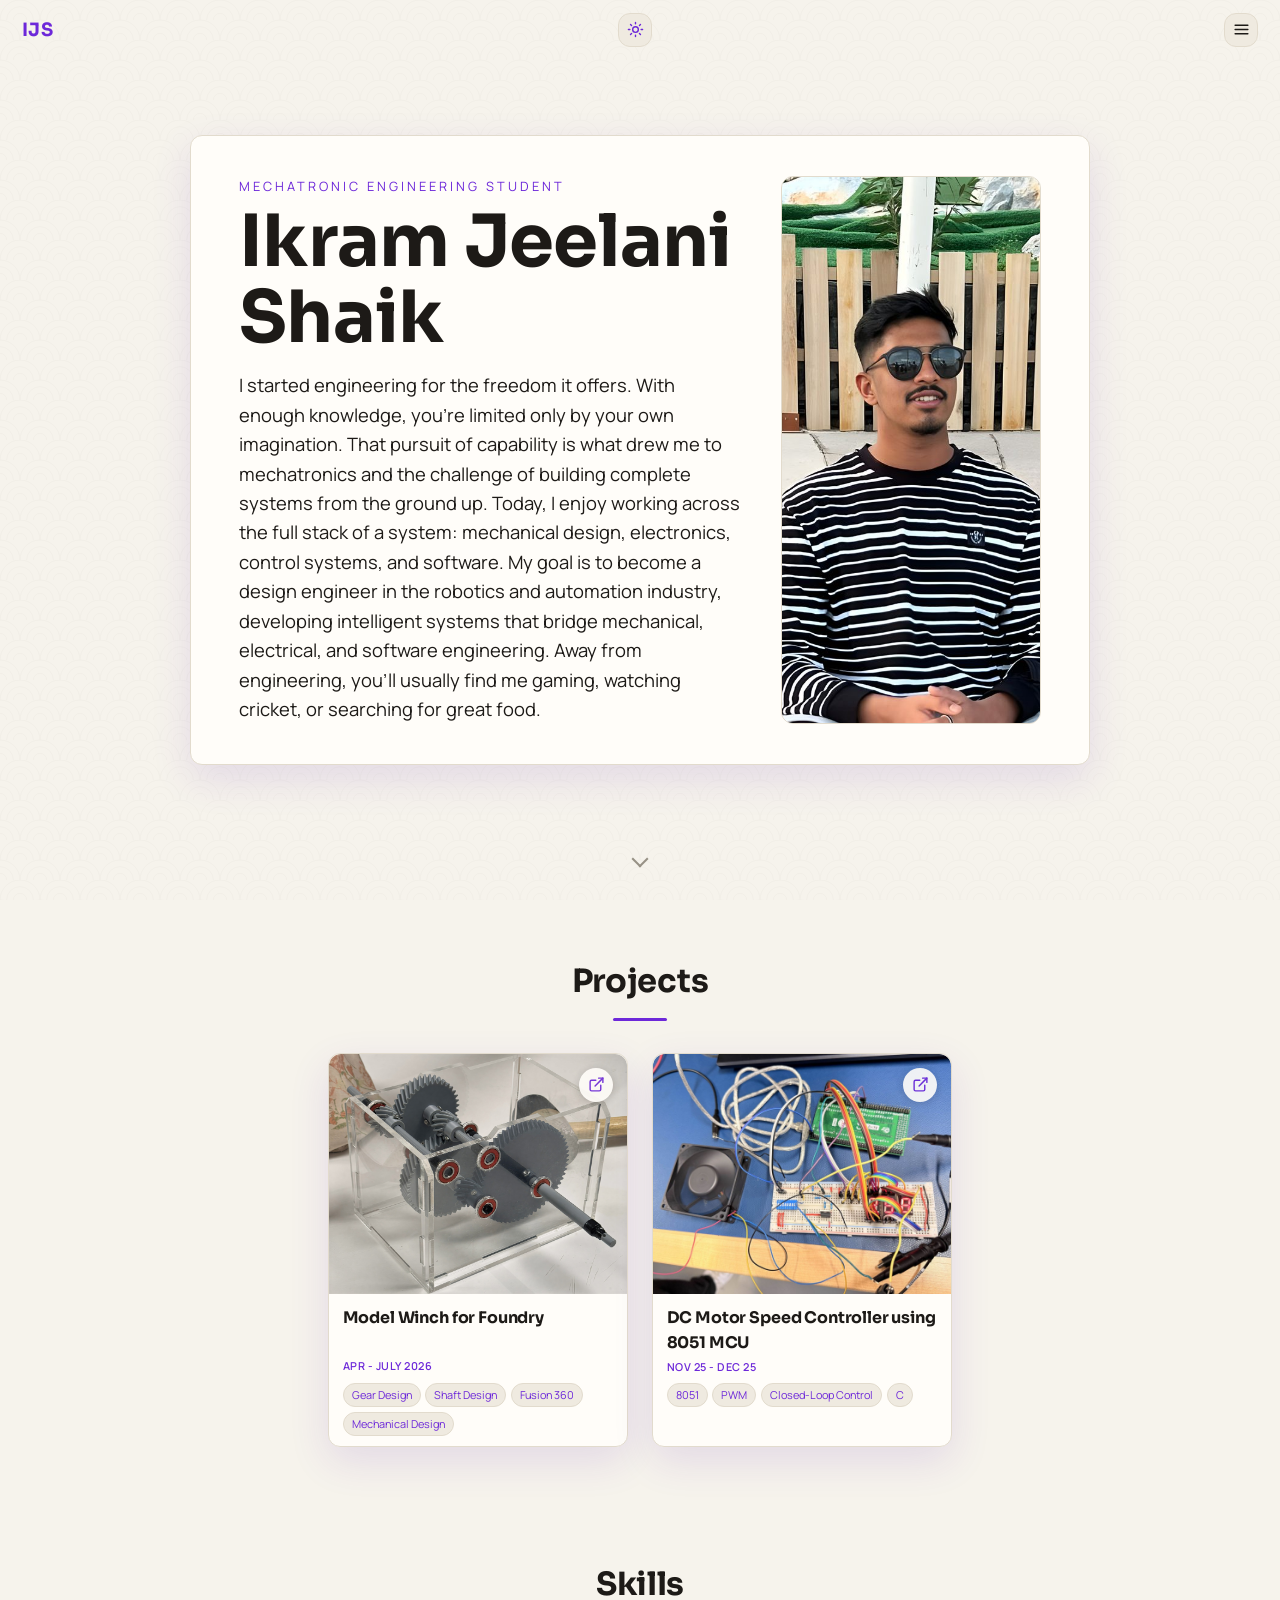
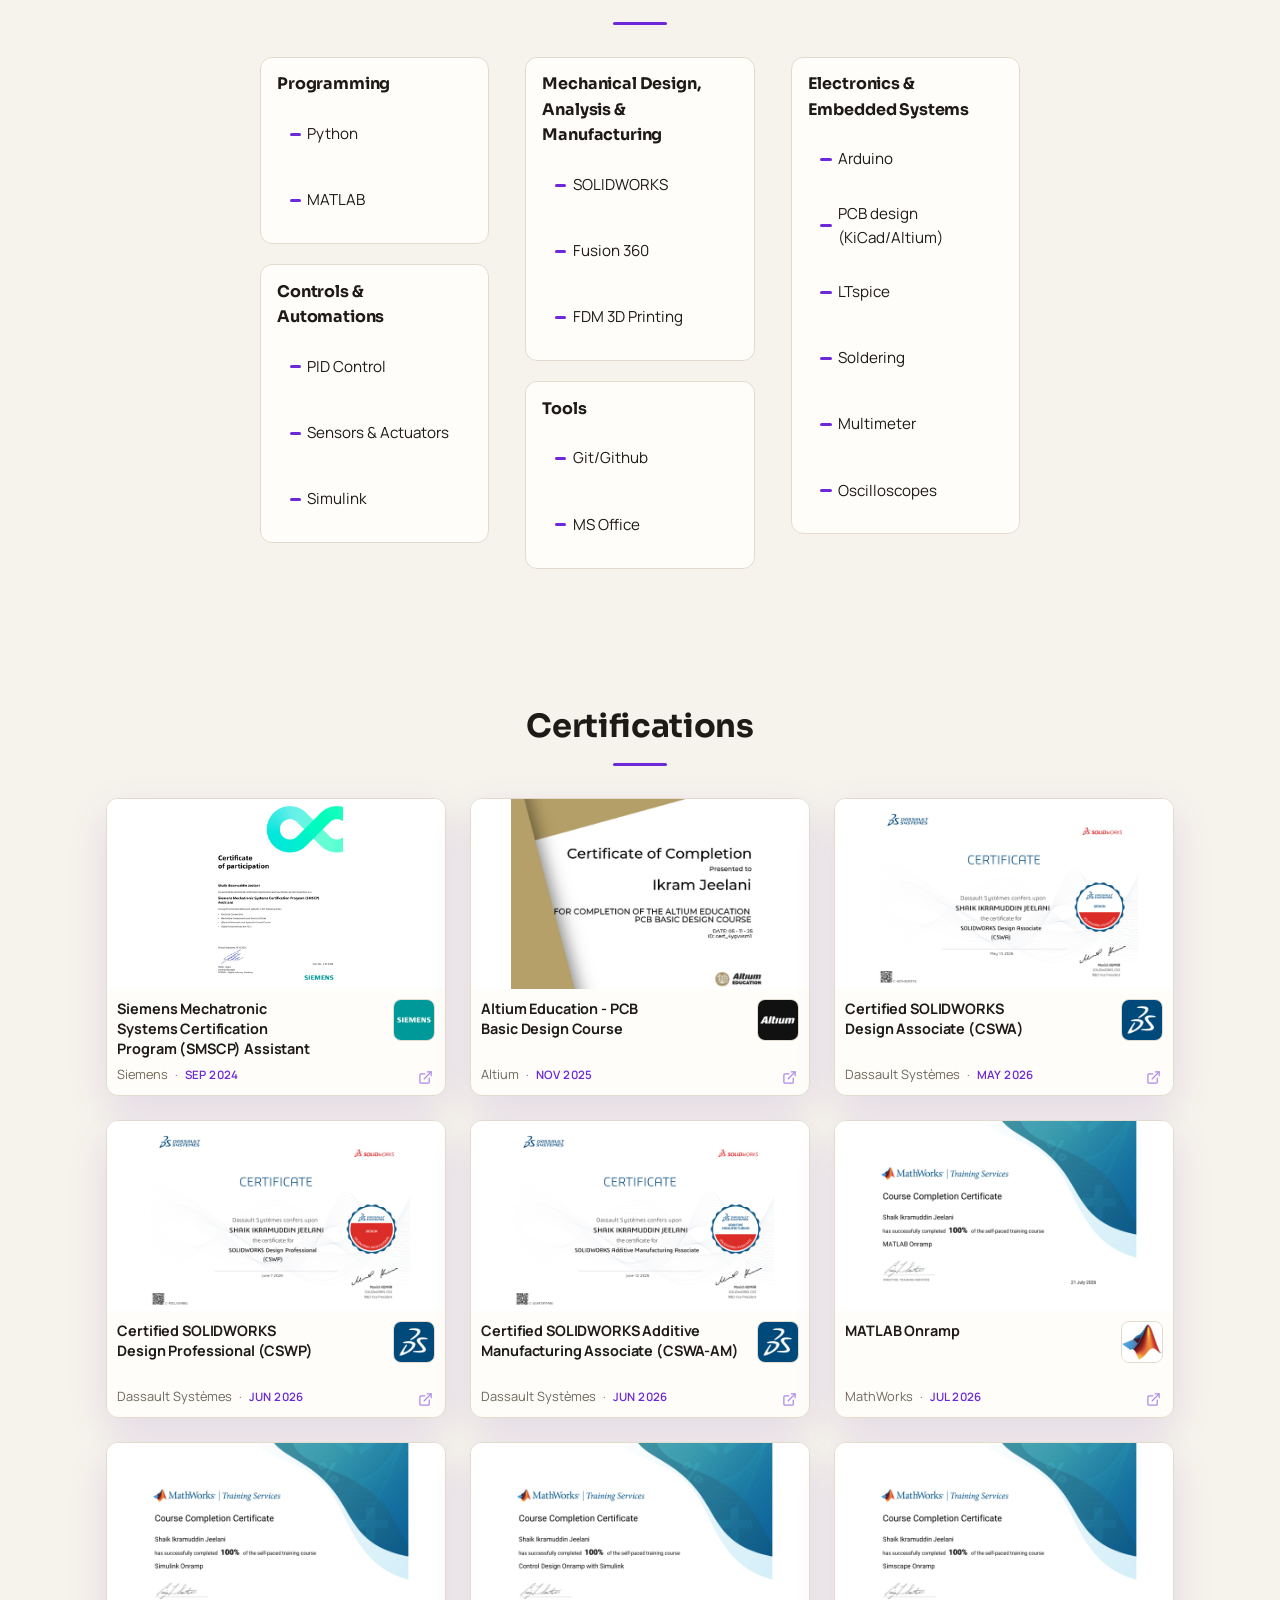
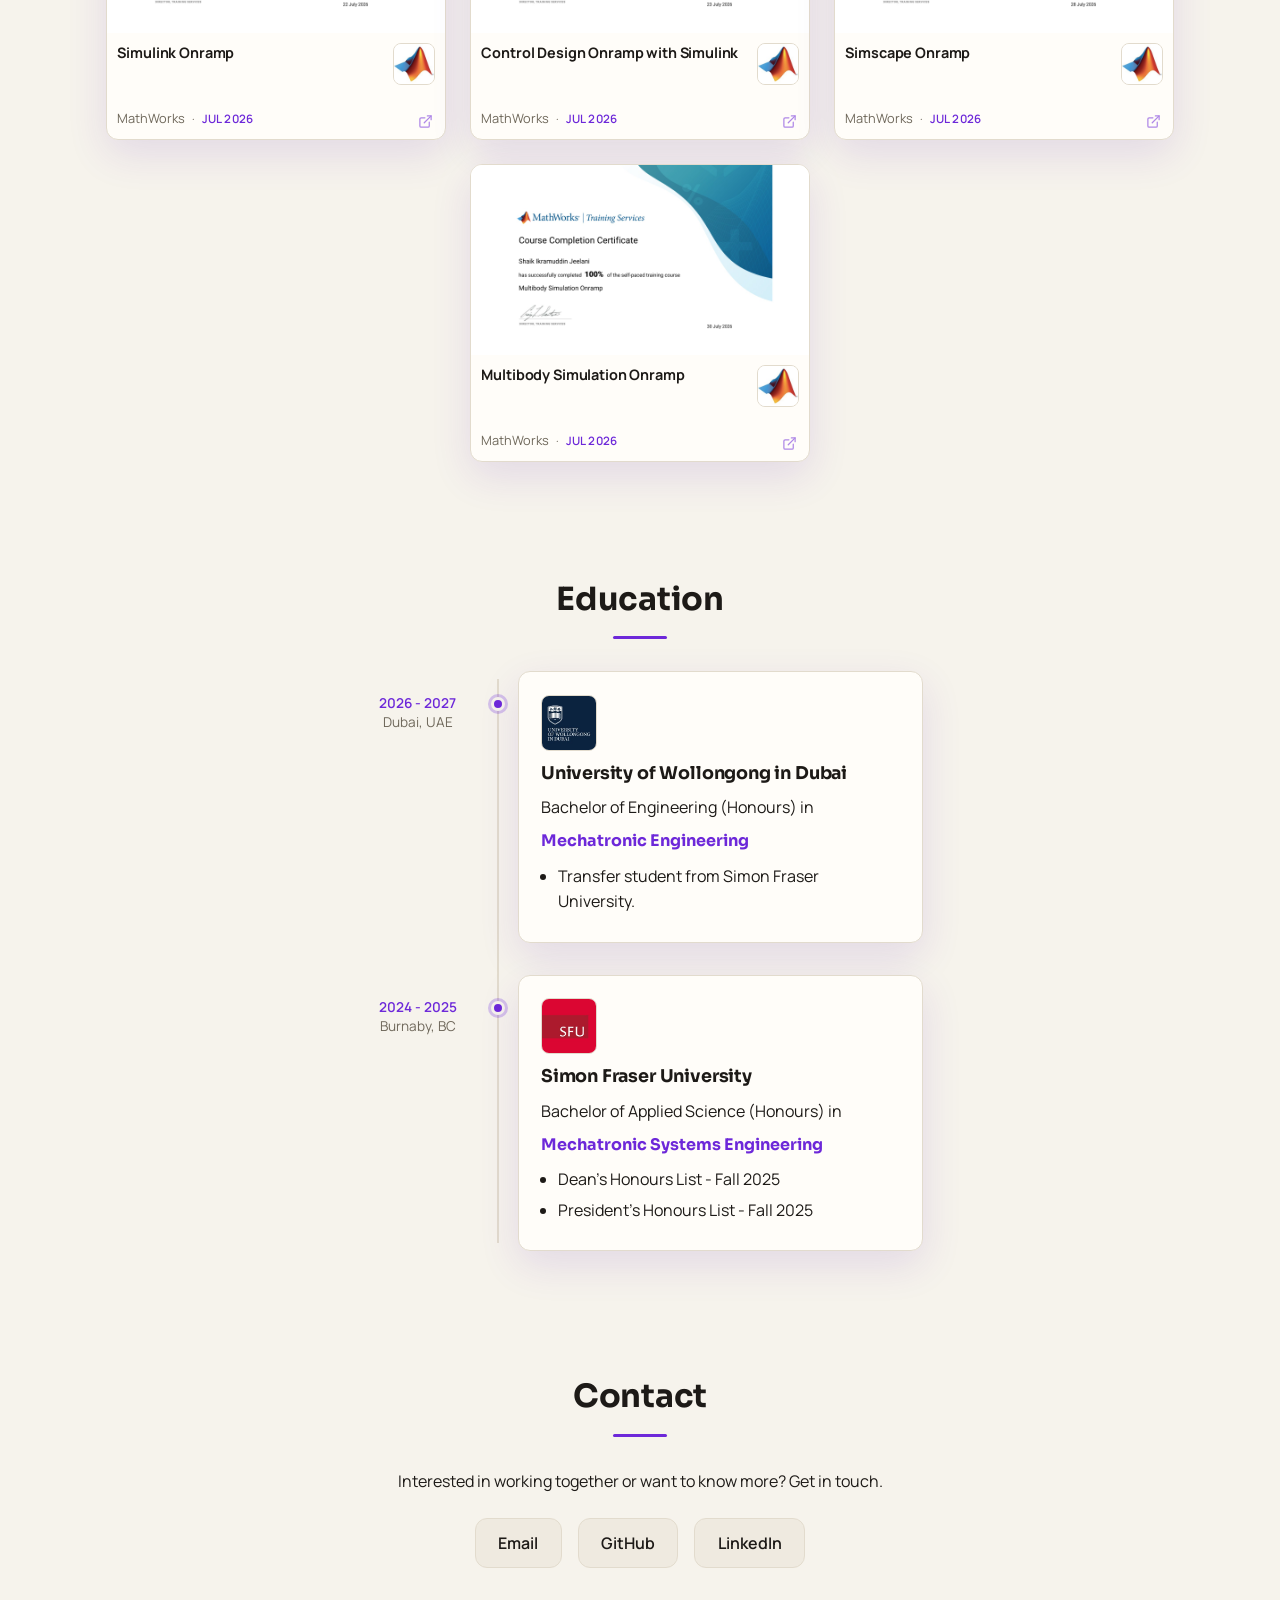
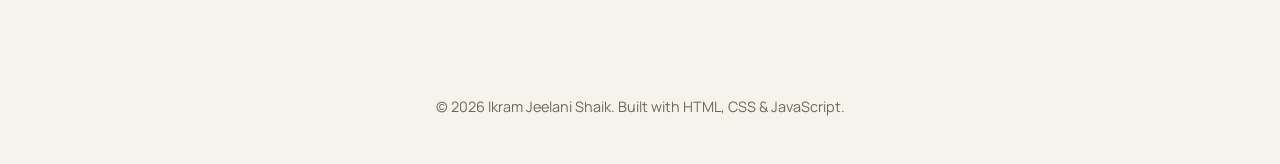
==== index.html @ 5c108b6a "Update data.js" ====
<!DOCTYPE html>
<html lang="en">
<head>
  <meta charset="UTF-8" />
  <meta name="viewport" content="width=device-width, initial-scale=1.0" />
  <title>Ikram Jeelani - Portfolio</title>
  <meta name="description" content="Projects, experience, skills, certifications and education — by Ikram Jeelani." />
  <meta name="author" content="Ikram Jeelani" />
  <meta name="robots" content="index, follow" />
  <!-- Matches SETTINGS.theme's default; branding.js re-syncs it on toggle. -->
  <meta name="theme-color" content="#f6f3ec" />
  <link rel="canonical" href="https://ikramjeelani.github.io/portfolio/" />

  <!-- Open Graph (Facebook, LinkedIn, Slack, iMessage, WhatsApp…)
       og:image is a STATIC file reference — link-preview crawlers fetch raw
       HTML and never run JS, so it can't switch itself based on SETTINGS.theme
       in data.js at request time. assets/og-image-light.png and
       assets/og-image-dark.png are both real screenshots of this same hero,
       one per theme. This file is kept in sync with SETTINGS.theme
       automatically by scripts/sync-og-image.py, which runs as a git
       pre-commit hook (see .githooks/pre-commit) — you shouldn't need to
       touch og:image/twitter:image by hand. -->
  <meta property="og:type" content="website" />
  <meta property="og:site_name" content="Ikram Jeelani" />
  <meta property="og:title" content="Ikram Jeelani - Portfolio" />
  <meta property="og:description" content="Experience, projects, skills, certifications and education — by Ikram Jeelani." />
  <meta property="og:url" content="https://ikramjeelani.github.io/portfolio/" />
  <meta property="og:image" content="https://ikramjeelani.github.io/portfolio/assets/og-image-light.png" />
  <meta property="og:image:width" content="1200" />
  <meta property="og:image:height" content="630" />
  <meta property="og:image:alt" content="Ikram Jeelani - Portfolio" />
  <meta property="og:locale" content="en_US" />

  <!-- Twitter / X card -->
  <meta name="twitter:card" content="summary_large_image" />
  <meta name="twitter:title" content="Ikram Jeelani - Portfolio" />
  <meta name="twitter:description" content="Projects, experience, skills, certifications and education — by Ikram Jeelani." />
  <meta name="twitter:image" content="https://ikramjeelani.github.io/portfolio/assets/og-image-light.png" />

  <script src="data.js"></script>
  <script>try{var t=localStorage.getItem('theme')||((window.SETTINGS||{}).theme==='light'?'light':null);if(t)document.documentElement.setAttribute('data-theme',t);}catch(e){}</script>
  <link rel="icon" type="image/svg+xml" href="favicon.svg" />
  <link rel="preconnect" href="https://fonts.googleapis.com" />
  <link rel="preconnect" href="https://fonts.gstatic.com" crossorigin />
  <link href="https://fonts.googleapis.com/css2?family=Manrope:wght@400;500;600;700&family=Sora:wght@500;600;700&display=swap" rel="stylesheet" />
  <link rel="stylesheet" href="styles.css" />

  <!-- Structured data for rich search results -->
  <script type="application/ld+json">
  {
    "@context": "https://schema.org",
    "@type": "Person",
    "name": "Ikram Jeelani",
    "url": "https://ikramjeelani.github.io/portfolio/",
    "jobTitle": "Mechatronics Engineer",
    "sameAs": [
      "https://github.com/IkramJeelani",
      "https://www.linkedin.com/in/ikramjeelani/"
    ],
    "alumniOf": [
      { "@type": "CollegeOrUniversity", "name": "University of Wollongong in Dubai" },
      { "@type": "CollegeOrUniversity", "name": "Simon Fraser University" }
    ],
    "knowsAbout": ["Embedded Systems", "Robotics", "Firmware", "Control Systems", "PCB Design"]
  }
  </script>
</head>
<body data-home>
  <!-- Lets keyboard users bypass the header controls on every visit -->
  <a class="skip-link" href="#sections">Skip to content</a>

  <!-- ===== Navigation ===== -->
  <header class="site-header intro-item" style="--intro-delay:500ms">
    <a href="#home" class="brand" data-brand>IJ</a>
    <nav id="navLinks" aria-label="Sections"></nav>
  </header>

  <!-- ===== Main content: hero first (so the h1 lives inside the main
       landmark), then the sections main.js injects in data.js order =====
       First-load intro: the name (h1) has no intro-item class, so it's the
       only thing visible at first paint — everything else fades in after it
       in stages via setupHeroIntro() in main.js. -->
  <main id="sections">
    <section id="home" class="hero">
      <div class="hero-right">
        <div class="hero-text">
          <p class="eyebrow intro-item" style="--intro-delay:200ms" data-role>Engineering Portfolio</p>
          <h1 class="hero-name" data-name>Ikram Jeelani</h1>
          <p class="subtitle intro-item" style="--intro-delay:900ms" data-bio></p>
          <!-- Filled in by main.js from ABOUT in data.js; stays hidden if empty. -->
          <p class="hero-about-text intro-item" style="--intro-delay:1000ms" id="heroAboutText" hidden></p>
        </div>
        <!-- Filled in by main.js from PROFILE.photo; stays hidden if unset. -->
        <img class="hero-about-photo intro-item" style="--intro-delay:1000ms" id="heroAboutPhoto" alt="" width="260" height="340" fetchpriority="high" hidden>
      </div>
    </section>
  </main>

  <footer class="site-footer">
    <p>&copy; <span data-year></span> <span data-name></span>. Built with HTML, CSS &amp; JavaScript.</p>
  </footer>

  <!-- One <script> per project folder, each registering into window.PROJECT_DATA — see data.js §6 -->
  <script src="assets/Projects/Model-Winch-for-Foundry/project-data.js"></script>
  <script src="assets/Projects/DC-Motor-Speed-Controller-using-8051-MCU/project-data.js"></script>
  <script src="branding.js"></script>
  <script src="main.js"></script>
</body>
</html>
---- styles.css ----
﻿/* ===== Theme tokens ===== */
:root {
  --bg: #14161c;
  --bg-soft: #232733;
  --card: #1b1e26;
  --border: #2c313e;
  --text: #ece7de;
  /* long-form copy: a notch dimmer than headings to avoid halation on dark */
  --text-body: #c9d1d9;
  --muted: #8b8fa0;
  --accent: #a855f7;
  --accent-hover: #c084fc;
  --accent-rgb: 168, 85, 247; /* #a855f7 as r,g,b — for rgba() glows/washes */
  /* B&W + one accent: flat solid fills instead of the old purple->pink
     gradient, so the palette reads as one hue, not two. Kept as --grad/
     --grad-btn (not a rename) so every consumer — brand mark, hero name,
     underlines, buttons — picks this up with zero changes on their end. */
  --grad: var(--accent);
  /* Plain --accent (#a855f7) is only 3.96:1 with white text, under the
     4.5:1 AA floor for the bold button labels that sit on it — this deeper
     stop (already used elsewhere in the old gradient) clears 6.04:1. */
  --grad-btn: #8b2fd6;
  --font-display: "Sora", "Segoe UI", sans-serif;
  --font-body: "Manrope", -apple-system, BlinkMacSystemFont, "Segoe UI", Roboto, Helvetica, Arial, sans-serif;
  /* Type scale — every font-size below is one of these tokens, named
     by its rem value x100 (e.g. --fs-100 = 1rem). Nothing in this file
     sets a bare font-size number anymore, so a difference between two
     elements always shows up as a different named token, never an
     untraceable one-off. Values themselves are unchanged from before —
     this only makes the existing scale explicit. */
  --fs-68: 0.68rem;
  --fs-72: 0.72rem;
  --fs-78: 0.78rem;
  --fs-80: 0.8rem;
  --fs-82: 0.82rem;
  --fs-85: 0.85rem;
  --fs-90: 0.9rem;
  --fs-92: 0.92rem;
  --fs-95: 0.95rem;
  --fs-98: 0.98rem;
  --fs-100: 1rem;
  --fs-105: 1.05rem;
  --fs-108: 1.08rem;
  --fs-110: 1.1rem;
  --fs-115: 1.15rem;
  --fs-120: 1.2rem;
  --fs-125: 1.25rem;
  --fs-130: 1.3rem;
  --fs-160: 1.6rem;
  --fs-175: 1.75rem;
  --fs-190: 1.9rem;
  --fs-200: 2rem;
  --fs-215: 2.15rem;
  --fs-240: 2.4rem;
  /* Radius scale: xs for fine/text-level elements (inline code, PDF canvas),
     sm for small square UI chips (logos, toolbar buttons, dock rows —
     previously a mix of 7/8/9/10px with no reasoning behind which got which),
     the base radius for everything else — cards/panels AND buttons/tags,
     so every rounded corner on the site shares the same curve. */
  --radius-xs: 6px;
  --radius-sm: 8px;
  --radius: 12px;
  --max: 1100px;
  --shadow: 0 14px 40px rgba(0, 0, 0, 0.45);
  --pattern: rgba(236,231,222,.045);
}

/* ===== Light theme ===== */
:root[data-theme="light"] {
  --bg: #f6f3ec;
  --bg-soft: #efeae0;
  --card: #fffdf9;
  --border: #e2dbcd;
  --text: #1d1a17;
  --text-body: #1d1a17; /* no halation on light — full contrast is fine */
  /* Darkened from #7d7566: the original measured only 3.80:1 on --bg-soft
     and 4.49:1 on --card, both under the 4.5:1 AA floor (dock-num digits,
     the PDF zoom label, cert-issuer text). This clears both: 4.60:1 and
     5.43:1 respectively. */
  --muted: #6f685b;
  --accent: #6d28d9; /* deeper than dark mode's purple so small text clears AA on white */
  --accent-hover: #5b21b6;
  --accent-rgb: 109, 40, 217; /* #6d28d9 as r,g,b — for rgba() glows/washes */
  --grad: var(--accent);
  --grad-btn: var(--accent); /* 7.1:1 with white text, well clear of AA */
  --shadow: 0 14px 40px rgba(91, 33, 182, 0.12);
  --pattern: rgba(29,26,23,.05);
}
/* B&W + one accent: the name is the site's biggest piece of text, so it
   stays plain --text — clean black/white typography — with the accent
   reserved for smaller, purposeful spots (eyebrow, buttons, links, tags)
   instead of colorizing the largest element on the page too. */
:root[data-theme="light"] .project-content strong { color: #1d1a17; }

* { box-sizing: border-box; }

/* Animated anchor scrolling is still motion — gate it like every other
   animation on the site instead of forcing it on reduced-motion users. */
@media (prefers-reduced-motion: no-preference) {
  html { scroll-behavior: smooth; }
}

body {
  margin: 0;
  font-family: var(--font-body);
  color: var(--text-body);
  line-height: 1.6;
  background-color: var(--bg);
  transition: background-color 0.3s ease, color 0.3s ease;
}

/* Seigaiha (青海波) — traditional Japanese overlapping-wave pattern.
   Two staggered rows of concentric semicircle arcs create the classic
   fish-scale motif. Kept very faint (half the opacity of an earlier pass)
   so it reads as texture, not visible grain. */
body::before {
  content: '';
  position: fixed; inset: 0; z-index: -1; pointer-events: none;
  background-image: url("data:image/svg+xml,%3Csvg xmlns='http://www.w3.org/2000/svg' width='60' height='30' viewBox='0 0 60 30'%3E%3Cg fill='none' stroke='%23ece7de' stroke-width='0.7'%3E%3Cpath d='M0 15a15 15 0 0 1 30 0M30 15a15 15 0 0 1 30 0M-15 30a15 15 0 0 1 30 0M15 30a15 15 0 0 1 30 0M45 30a15 15 0 0 1 30 0'/%3E%3Cpath d='M5 15a10 10 0 0 1 20 0M35 15a10 10 0 0 1 20 0M-10 30a10 10 0 0 1 20 0M20 30a10 10 0 0 1 20 0M50 30a10 10 0 0 1 20 0'/%3E%3Cpath d='M10 15a5 5 0 0 1 10 0M40 15a5 5 0 0 1 10 0M-5 30a5 5 0 0 1 10 0M25 30a5 5 0 0 1 10 0M55 30a5 5 0 0 1 10 0'/%3E%3C/g%3E%3C/svg%3E");
  background-size: 80px 40px;
  opacity: 0.02;
}
:root[data-theme="light"] body::before {
  background-image: url("data:image/svg+xml,%3Csvg xmlns='http://www.w3.org/2000/svg' width='60' height='30' viewBox='0 0 60 30'%3E%3Cg fill='none' stroke='%231d1a17' stroke-width='0.7'%3E%3Cpath d='M0 15a15 15 0 0 1 30 0M30 15a15 15 0 0 1 30 0M-15 30a15 15 0 0 1 30 0M15 30a15 15 0 0 1 30 0M45 30a15 15 0 0 1 30 0'/%3E%3Cpath d='M5 15a10 10 0 0 1 20 0M35 15a10 10 0 0 1 20 0M-10 30a10 10 0 0 1 20 0M20 30a10 10 0 0 1 20 0M50 30a10 10 0 0 1 20 0'/%3E%3Cpath d='M10 15a5 5 0 0 1 10 0M40 15a5 5 0 0 1 10 0M-5 30a5 5 0 0 1 10 0M25 30a5 5 0 0 1 10 0M55 30a5 5 0 0 1 10 0'/%3E%3C/g%3E%3C/svg%3E");
  opacity: 0.022;
}

a { color: inherit; text-decoration: none; }

/* ===== Skip link (visually hidden until keyboard-focused) ===== */
.skip-link {
  position: fixed;
  top: 8px;
  left: 8px;
  z-index: 200;
  padding: 0.6rem 1rem;
  border-radius: var(--radius-sm);
  background: var(--bg-soft);
  border: 1px solid var(--accent);
  color: var(--text);
  font-weight: 600;
  transform: translateY(-200%);
}
.skip-link:focus { transform: none; }

/* ===== Keyboard focus ===== */
/* :focus-visible (not plain :focus) so mouse/touch clicks stay clean and only
   keyboard/assistive-tech navigation shows the ring — nothing on the site had
   a custom focus style before, so tabbing through cards/buttons/links was
   invisible even though they were technically reachable. */
a:focus-visible,
button:focus-visible,
input:focus-visible,
[tabindex]:focus-visible {
  outline: 2px solid var(--accent);
  outline-offset: 3px;
  border-radius: var(--radius-xs);
}
/* Rounded cards: match the card's own radius so the ring hugs its shape
   instead of a generic square corner. */
.card:focus-visible,
.cert-card:focus-visible,
.pager-card:focus-visible {
  outline-offset: 2px;
  border-radius: var(--radius);
}

/* ===== Display font for headings ===== */
h1, h2, h3,
.brand,
.section-title,
.card-title,
.tl-role,
.edu-school {
  font-family: var(--font-display);
  letter-spacing: -0.01em;
  color: var(--text); /* headings keep full brightness; body copy is a notch dimmer */
}

/* ===== Header ===== */
.site-header {
  position: sticky;
  top: 0;
  z-index: 50;
  display: grid;
  grid-template-columns: 1fr auto 1fr; /* brand | toggle | nav */
  align-items: center;
  gap: 0.5rem 1rem;
  padding: 0.8rem 1.35rem;
  background: transparent; /* seamless with the body at the top */
  transition: background 0.3s ease, backdrop-filter 0.3s ease;
}
/* Frosted background once the page is scrolled (transparent only at the very top) */
.site-header.scrolled {
  background: rgba(20, 22, 28, 0.55);
  backdrop-filter: blur(12px);
  -webkit-backdrop-filter: blur(12px);
}
:root[data-theme="light"] .site-header.scrolled { background: rgba(246, 243, 236, 0.6); }
/* Cursor spotlight that follows the mouse across the nav */
.site-header::before {
  content: "";
  position: absolute;
  inset: 0;
  z-index: 0;
  pointer-events: none;
  background: radial-gradient(200px circle at var(--x, -300px) var(--y, 50%), rgba(var(--accent-rgb), 0.14), transparent 60%);
  opacity: 0;
  transition: opacity 0.3s ease;
}
.site-header:hover::before { opacity: 1; }
@media (prefers-reduced-motion: no-preference) {
  .brand { animation: brand-flow 5s linear infinite; }
}
@keyframes brand-flow { to { background-position: 200% center; } }

.brand {
  grid-column: 1;
  grid-row: 1;
  justify-self: start;
  position: relative;
  z-index: 2;
  font-weight: 700;
  font-size: var(--fs-115);
  letter-spacing: 0.5px;
  background: var(--grad);
  background-size: 200% auto;
  -webkit-background-clip: text;
  background-clip: text;
  color: transparent;
}
.site-header nav {
  grid-column: 3;
  grid-row: 1;
  justify-self: end;
  position: relative;
  z-index: 2;
  display: flex;
  flex-wrap: nowrap;
  justify-content: flex-end;
  /* Tight column-gap (not a smaller font) on purpose: shrinking the text
     was tried and felt too small to read, so the word-spacing between
     links is what's tightened instead — buys back the room needed to stay
     inline through common laptop widths (1366px etc.) without touching
     legibility. */
  gap: 0.35rem 0.75rem;
}
.site-header nav a {
  position: relative;
  color: var(--muted);
  font-weight: 500;
  font-size: var(--fs-92);
  transition: color 0.2s;
}
/* Project detail page's "Back to projects" link — accent-colored so it
   reads as the page's one clear way back, not just another muted nav item. */
#topBackLink { color: var(--accent); font-weight: 600; }
#topBackLink:hover { color: var(--accent-hover); }
.site-header nav a::after {
  content: "";
  position: absolute;
  left: 0;
  right: 0;
  bottom: -4px;
  height: 2px;
  border-radius: 2px;
  background: var(--grad);
  transform: scaleX(0);
  transform-origin: left;
  transition: transform 0.25s ease;
}
.site-header nav a:hover { color: var(--text); }
.site-header nav a:hover::after { transform: scaleX(1); }
/* Scroll spy: the section currently being read (aria-current set by main.js) */
.site-header nav a[aria-current] { color: var(--text); }
.site-header nav a[aria-current]::after { transform: scaleX(1); }

/* Centred control group in the nav bar (theme toggle + résumé button) */
.header-controls {
  grid-column: 2;
  grid-row: 1;
  justify-self: center;
  position: relative;
  z-index: 3;
  display: flex;
  align-items: center;
  /* No flex `gap` here on purpose: gap inserts space on BOTH sides of every
     child, including the résumé button when it's collapsed to width:0 while
     hidden — that phantom double-gap is what used to wedge the two toggles
     apart on first load. Spacing instead lives on theme-toggle's own
     margin-right, so it collapses to nothing right along with the button. */
}
.theme-toggle {
  margin-right: 0.6rem;
  position: relative; /* anchors the invisible touch-target extension below */
  display: flex;
  align-items: center;
  justify-content: center;
  width: 34px;
  height: 34px;
  border-radius: var(--radius);
  border: 1px solid var(--border);
  background: var(--bg-soft);
  color: var(--accent);
  cursor: pointer;
  transition: border-color 0.2s, background 0.2s, transform 0.15s, opacity 0.2s;
}
.theme-toggle:hover {
  border-color: var(--accent);
  transform: scale(1.1);
}
.theme-toggle:active { transform: scale(0.95); }
.theme-toggle svg { width: 17px; height: 17px; display: block; }
.theme-toggle .icon-sun { display: none; }
.theme-toggle .icon-moon { display: block; }
:root[data-theme="light"] .theme-toggle .icon-sun { display: block; }
:root[data-theme="light"] .theme-toggle .icon-moon { display: none; }

/* Invisible touch-target extension: the header controls are drawn at
   32-34px but a fingertip needs ~44px — pad the hit area without changing
   the visual size. (-5px per side ≈ 44px effective.) */
.theme-toggle::after,
.nav-toggle::after,
.nav-resume-btn::after {
  content: "";
  position: absolute;
  inset: -5px;
}

/* Nav résumé button — icon + label, always present next to the theme
   toggle from first paint. No hero counterpart, no scroll-driven
   show/hide, no transition: just a normal static button. */
.nav-resume-btn {
  position: relative;
  display: inline-flex;
  align-items: center;
  gap: 0.45rem;
  height: 34px;
  padding: 0 0.95rem;
  border-radius: var(--radius);
  background: var(--grad-btn); /* white label needs the AA-passing stops */
  color: #fff;
  font-weight: 700;
  font-size: var(--fs-82);
  white-space: nowrap;
  margin-right: 0.5rem;
  transition: opacity 0.2s ease, transform 0.15s ease;
}
.nav-resume-btn:hover { opacity: 0.85; }
.nav-resume-btn:active { transform: scale(0.97); }
.nav-resume-btn svg { width: 17px; height: 17px; flex-shrink: 0; display: block; }

/* Hamburger menu button (hidden until the links would crowd) */
.nav-toggle {
  display: none;
  grid-column: 3;
  grid-row: 1;
  justify-self: end;
  position: relative;
  z-index: 3;
  align-items: center;
  justify-content: center;
  width: 34px;
  height: 34px;
  border-radius: var(--radius);
  border: 1px solid var(--border);
  background: var(--bg-soft);
  color: var(--text);
  cursor: pointer;
  transition: border-color 0.2s, transform 0.15s;
}
.nav-toggle:hover { border-color: var(--accent); }
.nav-toggle:active { transform: scale(0.93); }
.nav-toggle svg { width: 17px; height: 17px; display: block; } /* one icon size across the header */
.nav-toggle .icon-close { display: none; }
.nav-toggle[aria-expanded="true"] .icon-bars { display: none; }
.nav-toggle[aria-expanded="true"] .icon-close { display: block; }

/* ===== Hero ===== */
/* Fills the first viewport (minus the 72px sticky header) so the landing
   screen shows only the name — the About section starts below the fold.
   Desktop: 2 columns, arm | text. Mobile: stacks name then arm. */
.hero {
  max-width: var(--max);
  margin: 0 auto;
  padding: 2rem 1.5rem;
  /* Full viewport height, pulled up under the transparent sticky header, so
     the content centres in the whole screen rather than the area below it. */
  min-height: 100vh;
  min-height: 100svh;
  margin-top: calc(-1 * var(--header-h, 72px));
  display: flex;
  flex-direction: column;
  align-items: center; /* centers hero-right as a block, whichever mode it's in */
  justify-content: center;
}
.hero-right {
  display: flex;
  flex-direction: column;
  align-items: center;
  text-align: center;
  /* Same card treatment as the rest of the site (.card, .tl-card, .edu-card,
     .project-page): background/border/radius/shadow off the shared tokens. */
  background: var(--card);
  border: 1px solid var(--border);
  border-radius: var(--radius);
  box-shadow: var(--shadow);
  padding: 2.5rem 3rem;
}
.hero-text { max-width: 600px; }
.hero-text .subtitle { margin: 0 auto; }
/* PROFILE.photo is set: name/about on the left, photo on the right — a
   contained, centered composition (max-width, not the full hero width)
   rather than a row stretched edge-to-edge. */
.hero-right.has-photo {
  flex-direction: row;
  align-items: stretch; /* photo's height matches the text column's height */
  text-align: left;
  max-width: 900px;
  gap: 2.5rem;
}
.hero-right.has-photo .hero-text { flex: 1 1 auto; min-width: 0; max-width: none; }
.hero-right.has-photo .hero-text .subtitle { margin: 0; }
/* Below ~700px a text+photo row gets cramped — stack the photo under the text. */
@media (max-width: 700px) {
  .hero-right.has-photo {
    flex-direction: column;
    align-items: center;
    text-align: center;
  }
  .hero-right.has-photo .hero-about-photo {
    width: 140px;
    height: 140px;
    /* Reset the desktop row's align-self:stretch — left unset, it still
       wins over the container's align-items:center once stretch can't
       actually stretch a fixed-size image, pinning it flex-start (left)
       instead of centering it. */
    align-self: center;
  }
  .hero-right { padding: 1.25rem; }
  .hero-about-text { margin-top: 0.6rem; font-size: var(--fs-100); }
  .hero-text .subtitle { margin-top: 0; }
}
/* Short viewports (landscape phones, small laptops with the window snapped):
   don't force a full-screen hero — let it size to its content. */
@media (max-height: 620px) {
  .hero { min-height: 0; margin-top: 0; padding: 4.5rem 1.5rem 3.5rem; }
  .hero::after { display: none; }
}
/* Subtle cue that there's more below */
.hero::after {
  content: "";
  position: absolute;
  left: 50%;
  bottom: 2.2rem;
  width: 10px;
  height: 10px;
  border-right: 2px solid var(--muted);
  border-bottom: 2px solid var(--muted);
  transform: translateX(-50%) rotate(45deg);
  opacity: 0.7;
}
.hero { position: relative; }
@media (prefers-reduced-motion: no-preference) {
  .hero::after { animation: hero-cue 2.2s ease-in-out infinite; }
}
@keyframes hero-cue {
  0%, 100% { transform: translateX(-50%) translateY(0) rotate(45deg); opacity: 0.7; }
  50%      { transform: translateX(-50%) translateY(7px) rotate(45deg); opacity: 0.3; }
}
.eyebrow {
  text-transform: uppercase;
  letter-spacing: 3px;
  font-size: var(--fs-80);
  color: var(--accent);
  margin: 0 0 0.5rem;
}
.hero h1 {
  font-size: clamp(2.5rem, 7vw, 4.5rem);
  margin: 0 0 1rem;
  line-height: 1.05;
  color: var(--text);
}
.subtitle {
  max-width: 600px;
  margin: 0 auto 2rem;
  color: var(--text);
  font-size: var(--fs-110);
}
/* No bio text set: an empty paragraph still carries its 2rem margin, which
   read as a mysterious, oversized, unexplained gap under the name. Collapse
   it when there's nothing in it. */
.subtitle:empty { display: none; }

/* ===== Scroll-reveal animation ===== */
/* Kept deliberately quick and light: opacity/transform share one duration
   (they used to run 0.6s/0.7s on different easings, which combined with
   per-item stagger delays and a scale() made items on the same row settle
   at visibly different times depending on scroll speed).
   Placed early in the file, before every card-ish component below, so
   each component's own (non-staggered) transition rule always wins the
   cascade for its hover transform — otherwise whichever of .reveal vs.
   the component rule happens to come later in source order silently wins,
   which previously left some card types hovering with the slow, staggered
   reveal transition instead of a normal quick hover one. */
.reveal {
  opacity: 0;
  transform: translateY(12px);
  transition: opacity 0.35s ease, transform 0.35s ease;
  transition-delay: var(--reveal-delay, 0ms);
}
.reveal.in {
  opacity: 1;
  transform: none;
}

/* ===== Buttons ===== */
.btn {
  display: inline-block;
  padding: 0.7rem 1.4rem;
  border-radius: var(--radius);
  border: 1px solid var(--border);
  background: var(--bg-soft);
  color: var(--text);
  font-weight: 600;
  cursor: pointer;
  transition: transform 0.2s, background 0.2s, border-color 0.2s;
}
.btn:hover { transform: translateY(-2px); border-color: var(--accent); }
.btn:active { transform: translateY(0) scale(0.97); }
.btn-primary {
  background: var(--grad-btn); /* white label needs the AA-passing stops */
  border-color: transparent;
  color: #fff;
}
.btn-primary:hover { filter: brightness(1.12); }

/* ===== Section headings ===== */
.section-title {
  text-align: center;
  font-size: var(--fs-200);
  margin: 0 0 2rem;
}
.section-title::after {
  content: "";
  display: block;
  width: 54px;
  height: 3px;
  margin: 0.7rem auto 0;
  border-radius: 3px;
  background: var(--grad);
}

/* "Arrival" flash when you navigate to a section from the nav */
.section.flash .section-title { animation: title-pop 0.9s ease; }
.section.flash .section-title::after { animation: underline-sweep 0.9s ease; }
@keyframes title-pop {
  0%   { opacity: 0.6; }
  100% { opacity: 1; }
}
@keyframes underline-sweep {
  0%   { width: 54px; }
  45%  { width: 210px; }
  100% { width: 54px; }
}
@media (prefers-reduced-motion: reduce) {
  .section.flash .section-title,
  .section.flash .section-title::after { animation: none; }
}

/* ===== Generic section wrapper ===== */
.section {
  max-width: var(--max);
  margin: 0 auto;
  padding: 3.5rem 1.5rem;
  scroll-margin-top: 72px; /* header is ~60px tall; +12px breathing room on anchor jumps */
}

/* ===== About (in the hero, under the name) ===== */
/* Always left-justified, even when .hero-solo centers everything else in
   the hero as a block — an explicit value here beats the inherited
   text-align:center regardless of ancestor rules. */
.hero-about-text {
  margin: 1rem 0 0;
  color: var(--text-body);
  font-size: var(--fs-115);
  text-align: left;
}
.hero-about-photo {
  flex: 0 0 auto;
  width: 260px;
  /* Stretches to match the text column's height (align-items:stretch on
     .hero-right.has-photo) instead of a fixed square, so its top and
     bottom line up with the text's top and bottom. */
  height: auto;
  align-self: stretch;
  object-fit: cover;
  border-radius: var(--radius);
  border: 1px solid var(--border);
}

/* ===== Experience: timeline laid out exactly like Education ===== */
.timeline {
  position: relative;
  display: grid;
  grid-template-columns: 120px auto; /* [date + location] | card (all cards equal width) */
  column-gap: 40px;
  row-gap: 2rem;
  width: fit-content;
  max-width: 100%;
  margin: 0 auto;
}
.timeline::before {
  content: "";
  position: absolute;
  top: 8px;
  bottom: 8px;
  left: 140px; /* 120 + 20 */
  transform: translateX(-50%);
  width: 2px;
  background: var(--border);
}
.tl-left {
  grid-column: 1;
  position: relative;
  display: flex;
  flex-direction: column;
  align-items: center;
  gap: 0.2rem;
  font-size: var(--fs-85);
  line-height: 1;
  text-align: center;
  padding-top: calc(1.6rem + 7px - 0.5em);
}
.tl-left::after {
  content: "";
  position: absolute;
  box-sizing: border-box;
  right: -27px;
  top: 1.6rem;
  width: 14px;
  height: 14px;
  border-radius: 50%;
  background: var(--accent);
  border: 3px solid var(--bg);
  box-shadow: 0 0 0 3px rgba(var(--accent-rgb), 0.25);
}
.tl-date { color: var(--accent); font-weight: 600; white-space: nowrap; }
.tl-loc { color: var(--muted); white-space: nowrap; line-height: 1.2; }
.tl-card {
  grid-column: 2;
  position: relative;
  max-width: 460px;
  min-width: 0; /* grid items default to min-width:auto (their content's
    min-content) — without this, at narrow widths the card stays as wide as
    its longest unbroken word demands instead of shrinking to fit the
    actual 1fr track, pushing it past the viewport edge. Same fix as
    .edu-card earlier. */
  overflow-wrap: break-word;
  background: var(--card);
  border: 1px solid var(--border);
  border-radius: var(--radius);
  padding: 1rem 1.25rem;
}
.tl-logo {
  display: block;
  width: 48px;
  height: 48px;
  object-fit: contain;
  margin-bottom: 0.7rem;
  border: 1px solid var(--border);
  border-radius: var(--radius-sm);
}
.tl-role { font-weight: 700; font-size: var(--fs-105); }
.tl-company { color: var(--accent); font-weight: 600; margin-top: 0.1rem; }
/* Dark theme: --accent on --card measures only 4.21:1, under the 4.5:1 AA
   floor — same fix as .cert-date below. */
:root:not([data-theme="light"]) .tl-company { color: var(--accent-hover); }
.tl-points { margin: 0.7rem 0 0; padding-left: 1.1rem; color: var(--text); }
.tl-points li { margin-bottom: 0.3rem; }
.tl-card .tags { margin: 0.85rem 0 0; } /* tech tags under the details */

/* ===== Skills ===== */
.skills-list {
  /* 640px landed the column-count formula in main.js (setupSkillsMasonry:
     floor((w+36)/(190+36))) right at 2 columns. 760px lands it at exactly 3
     with margin on both sides of the threshold (needs 642-867px), so it
     doesn't flip back to 2 or jump to 4 from a few px of layout rounding. */
  max-width: 760px;
  margin: 0 auto;
  /* True masonry: main.js measures each category and deals them into these
     flex columns shortest-first, so the columns always end nearly level. */
  display: flex;
  justify-content: center;
  align-items: flex-start;
  gap: 2.25rem;
}
.skill-col {
  flex: 1 1 0;
  min-width: 0;
}
.skill-group {
  margin: 0 0 1.25rem; /* vertical gap between stacked categories */
  padding: 0.85rem 1rem;
  background: var(--card);
  border: 1px solid var(--border);
  border-radius: var(--radius);
}
.skill-category { margin: 0 0 0.5rem; font-size: var(--fs-100); font-weight: 700; letter-spacing: -0.01em; }
/* Plain list instead of pill/chip tags — every earlier fix here (radius,
   contrast, wrap width) was chasing problems that only existed BECAUSE it
   was a pill; a normal list sidesteps all of them at once: no shape to
   balloon when text wraps, no background/border to clash with the text
   colour, no width to cap since a wrapped line just continues under the
   marker like ordinary body text. Scoped to skills only — the base .tag
   (project/experience tech tags) is untouched. */
.skill-group .tags {
  flex-direction: column;
  align-items: stretch;
  gap: 0.5rem;
  margin-bottom: 0;
}
.skill-group .tag {
  display: flex;
  align-items: center;
  gap: 0.4rem;
  background: none;
  border: none;
  border-radius: 0;
  font-size: var(--fs-95);
  font-weight: 400;
  color: var(--text-body);
  text-align: left;
}
/* Small dash marker in front of each skill. Laid out as a real flex item
   (not absolutely positioned via a calc() offset) so the browser centers it
   directly, rather than us computing a top offset by hand. That still isn't
   enough on its own though: every tag's vertical position in the page is a
   product of ordinary document flow, so each one lands on a different
   fractional sub-pixel row regardless of layout method — a truly unavoidable
   web-rendering fact, not a bug in this rule. At 2px thick, ~1px of
   antialiasing blur from that sub-pixel misalignment reads as a ~50%
   difference in apparent weight between bars. 3px keeps the same blur at a
   ~33% relative difference, which is what actually reads as "the same
   thickness" at normal (non-zoomed) viewing. */
.skill-group .tag::before {
  content: "";
  flex: 0 0 0.7rem;
  height: 3px;
  border-radius: 3px;
  background: var(--accent);
}

/* ===== Certifications: same card as projects, in the grid ===== */
/* Preview image on top (optional, like a project card's thumbnail), then
   .cert-body below it — the original text-left/logo-right row, unchanged. */
.cert-card {
  display: flex;
  flex-direction: column;
  background: var(--card);
  border: 1px solid var(--border);
  border-radius: var(--radius);
  overflow: hidden; /* clips the preview image to the card's rounded top corners */
  box-shadow: var(--shadow);
  transition: transform 0.2s, border-color 0.2s;
}
a.cert-card:hover { transform: translateY(-4px); border-color: var(--accent); }
a.cert-card:active { transform: translateY(-1px) scale(0.99); }
/* c.preview in data.js — a screenshot of the credential's first page. Fixed
   height + object-fit:contain: the whole document is visible (unlike
   object-fit:cover, which crops), scaled to fit the box without ever
   overflowing the card's width, letterboxed on whichever axis has room
   to spare. */
.cert-preview {
  display: block;
  width: 100%;
  height: 190px;
  object-fit: contain;
  background: #fff;
  flex: 0 0 auto;
}
/* Two columns: text left, logo right. Putting the logo beside the text
   instead of above it drops its whole row out of the card's height.
   align-items:stretch (not flex-start) so .cert-text fills the row's
   height and its margin-top:auto can still pin the date to the bottom. */
.cert-body {
  position: relative;
  display: flex;
  flex-direction: row;
  align-items: stretch;
  gap: 0.5rem;
  padding: 0.65rem;
  flex: 1 1 auto;
}
.cert-text {
  min-width: 0; /* lets the text column shrink beside the logo instead of overflowing */
  flex: 1 1 auto;
  display: flex;
  flex-direction: column;
}
/* Looser leading than the old 1.28 — these titles run to three bold lines at
   0.9rem, where tight leading is what made them hard to scan. The height that
   costs is taken back from the card's own padding/gap above. text-wrap:balance
   evens the line lengths out so a title never ends on a single orphan word. */
.cert-name {
  color: var(--text);
  font-weight: 700;
  font-size: var(--fs-90);
  line-height: 1.38;
  letter-spacing: -0.01em; /* bold text at this size reads tighter */
  text-wrap: balance;
}
/* Issuer·date is pinned to the bottom of the card (margin-top:auto). Because
   every card is equalized to the same height, this lands the date at the same
   position on every card regardless of how many lines the title takes — so the
   dates form one straight line across a row, which is what makes the grid
   scannable rather than something you have to read card by card. */
.cert-meta {
  display: flex;
  align-items: baseline;
  flex-wrap: wrap;
  column-gap: 0.4rem;
  font-size: var(--fs-80);
  margin-top: auto;
  padding-top: 0.3rem;
}
/* Quiet: the logo already identifies the issuer, so this is confirmation,
   not headline. */
.cert-issuer { color: var(--muted); min-width: 0; }
/* The scan anchor — same accent/uppercase treatment the project cards use,
   so dates read the same way everywhere on the site. */
.cert-date {
  color: var(--accent);
  font-weight: 600;
  font-size: var(--fs-72);
  letter-spacing: 0.4px;
  text-transform: uppercase;
  white-space: nowrap; /* never split "Sep 2024" across lines */
}
.cert-date::before {
  content: "·";
  margin-right: 0.4rem;
  color: var(--muted);
  font-weight: 400;
}
/* no leading dot when there's no issuer to separate it from */
.cert-date:first-child::before { content: none; }
/* Dark theme: --accent (#a855f7) on the dark card measures only 4.52:1 at this
   size — technically AA, but no margin. --accent-hover is lighter, so on a dark
   background it lifts clear. (:not([data-theme=light]) also covers the default,
   attribute-less state, which uses the dark tokens.) */
:root:not([data-theme="light"]) .cert-date { color: var(--accent-hover); }
/* Rounded + outlined so each mark reads as a deliberate brand tile: these are
   square JPEGs with baked-in white backgrounds, which otherwise bleed into a
   white card in light mode and float as hard white squares in dark mode. */
.cert-logo {
  flex: 0 0 auto;
  order: 2; /* DOM keeps logo first; visually it sits right of the text */
  align-self: flex-start;
  width: 42px;
  height: 42px;
  object-fit: contain;
  border: 1px solid var(--border);
  border-radius: var(--radius-sm);
}
/* Open-in affordance, top-right of a card that has a viewable credential PDF.
   pointer-events:none — the whole card is the link; the icon is just a cue. */
.cert-open {
  position: absolute;
  /* bottom-right: the logo now owns the top-right corner. Sits under the logo,
     clear of the date, which ends where the text column does. */
  bottom: 0.6rem;
  right: 0.75rem;
  width: 15px;
  height: 15px;
  color: var(--accent);
  opacity: 0.55;
  pointer-events: none;
  transition: opacity 0.2s ease, transform 0.2s ease;
}
.cert-open svg { width: 100%; height: 100%; display: block; }
a.cert-card:hover .cert-open,
a.cert-card:focus-visible .cert-open { opacity: 1; transform: translate(1px, -1px); }
.cert-static { cursor: default; }

/* The section's own max-width (var(--max), 1100px) only leaves 1052px of
   content width after its padding — less than the 1068px 3 cards + gaps
   need, which was silently wrapping the 3rd card to a new row. */
.section.certifications { max-width: 1150px; }
/* Certifications grid: centred so partial rows are symmetric about the centre.
   Caps at 3 per row; e.g. 5 cards => 3 on top, 2 centred below. */
.certifications .card-grid {
  display: flex;
  flex-wrap: wrap;
  justify-content: center;
  /* 3 x 340px card + 2 x 1.5rem gap = 1068px — max-width needs to clear that
     or flex-shrink starts squeezing the 3rd card off the row. */
  max-width: 1080px;
  margin: 0 auto;
}
.certifications .cert-card { flex: 0 1 340px; }

/* ===== Education: one-sided timeline (dates left · line · logo-on-top cards) ===== */
.edu-timeline {
  position: relative;
  display: grid;
  grid-template-columns: 120px auto; /* [date + location] | card */
  column-gap: 40px;
  row-gap: 2rem;
  width: fit-content;
  max-width: 100%;
  margin: 0 auto;
}
.edu-timeline::before { /* the vertical line, centred at x = 140 */
  content: "";
  position: absolute;
  top: 8px;
  bottom: 8px;
  left: 140px; /* 120 (left column) + 20 (half the gap) */
  transform: translateX(-50%);
  width: 2px;
  background: var(--border);
}
/* Left column: date + location, vertically centred on the dot */
.edu-left {
  grid-column: 1;
  position: relative;
  display: flex;
  flex-direction: column;
  align-items: center; /* date & location centred to each other */
  gap: 0.2rem;
  font-size: var(--fs-85);
  line-height: 1;
  text-align: center;
  /* push the text down so the date line sits level with the dot near the card top */
  padding-top: calc(1.6rem + 7px - 0.5em);
}
.edu-left::after { /* timeline dot — near the top of the card, centred on the line */
  content: "";
  position: absolute;
  box-sizing: border-box;
  right: -27px; /* dot centre lands in the middle of the 40px gap (on the line) */
  top: 1.6rem;
  width: 14px;
  height: 14px;
  border-radius: 50%;
  background: var(--accent);
  border: 3px solid var(--bg);
  box-shadow: 0 0 0 3px rgba(var(--accent-rgb), 0.25);
}
.edu-date { color: var(--accent); font-weight: 600; white-space: nowrap; }
.edu-left .edu-loc { color: var(--muted); white-space: nowrap; line-height: 1.2; }
.edu-card {
  grid-column: 2;
  position: relative;
  max-width: 460px;
  min-width: 0; /* grid items default to min-width:auto (their content's
    min-content), which on very narrow screens is wider than the 1fr track
    actually has — that let the card push past the viewport edge instead of
    wrapping its text down to fit. */
  overflow-wrap: break-word; /* long unbroken words (a school/major name) can
    still be wider than the card at extreme widths — let them break instead
    of pushing the card past the viewport edge. */
  display: flex;
  flex-direction: column;
  align-items: flex-start;
  gap: 0.5rem;
  padding: 1.4rem;
  background: var(--card);
  border: 1px solid var(--border);
  border-radius: var(--radius);
  box-shadow: var(--shadow);
  transition: transform 0.25s ease, border-color 0.2s;
}
.edu-logo {
  width: 56px;
  height: 56px;
  object-fit: contain;
  border: 1px solid var(--border);
  border-radius: var(--radius-sm);
}
/* align-items:flex-start on .edu-card means these size to their own
   content (fit-content) rather than stretching — but fit-content sizing
   floors at min-content (the longest unbreakable word), which is IMMUNE to
   overflow-wrap: that only affects line-breaking once a width is already
   decided. width:100% forces them to actually take the card's available
   width instead, so break-word can then wrap a too-long school/major name
   at extreme widths instead of pushing the card past the viewport edge. */
.edu-school, .edu-degree, .edu-major, .edu-details, .edu-points {
  width: 100%;
}
.edu-school { font-weight: 700; font-size: var(--fs-110); }
.edu-degree { font-size: var(--fs-100); color: var(--text); }
.edu-major {
  font-family: var(--font-display);
  font-weight: 700;
  color: var(--accent);
}
/* Dark theme: --accent on --card measures only 4.21:1, under the 4.5:1 AA
   floor — same fix as .cert-date. */
:root:not([data-theme="light"]) .edu-major { color: var(--accent-hover); }
.edu-details { color: var(--text); margin: 0.5rem 0 0; }
.edu-points { margin: 0.1rem 0 0; padding-left: 1.1rem; color: var(--text); }
.edu-points li { margin-bottom: 0.3rem; }
/* On phones the timeline narrows and cards fill the remaining width */
@media (max-width: 600px) {
  .edu-timeline { width: auto; grid-template-columns: 96px 1fr; column-gap: 24px; }
  .edu-timeline::before { left: 108px; } /* 96 + 12 */
  .edu-card { max-width: none; }
  .edu-left::after { right: -19px; } /* keeps the dot centred on the line */
  /* Same fix, same reason, for Experience's identically-structured timeline
     — .tl-card's own min-width:0 isn't enough on its own, since the "auto"
     grid track it sits in still sizes to its max-content regardless; only
     switching to 1fr actually lets the track (and the card) shrink. */
  .timeline { width: auto; grid-template-columns: 96px 1fr; column-gap: 24px; }
  .timeline::before { left: 108px; }
  .tl-card { max-width: none; }
  .tl-left::after { right: -19px; }
}

/* ===== First-load hero intro ===== */
/* The name is the one thing on the page that should feel deliberate, not
   just present — everything else (header, eyebrow, canvas) does a plain
   fade/slide via .intro-item, but the name gets its own slower scale+fade
   "arrival" so it reads as the one thing you're meant to remember, not
   just another item in the same staggered list. Both are triggered
   together (no delay on either) by setupHeroIntro() in main.js — it's the
   ONLY thing visible at first paint since everything else has a delay. */
.hero-name {
  opacity: 0;
  transform: scale(0.94) translateY(6px);
  transition: opacity 0.8s cubic-bezier(0.2, 0.7, 0.2, 1), transform 0.8s cubic-bezier(0.2, 0.7, 0.2, 1);
}
.hero-name.in {
  opacity: 1;
  transform: none;
}
.intro-item {
  opacity: 0;
  transform: translateY(10px);
  transition: opacity 0.5s ease, transform 0.5s ease;
  transition-delay: var(--intro-delay, 0ms);
}
.intro-item.in {
  opacity: 1;
  transform: none;
}
@media (prefers-reduced-motion: reduce) {
  .intro-item, .hero-name { opacity: 1; transform: none; transition: none; }
}

/* ===== Projects + Certifications: responsive card grid (2–3 columns) ===== */
.card-grid {
  display: grid;
  /* min(100%, 290px) prevents horizontal overflow on very narrow phones */
  grid-template-columns: repeat(auto-fill, minmax(min(100%, 290px), 1fr));
  gap: 1.5rem;
  perspective: 1100px; /* enables the 3D tilt of cards */
}
/* Projects grid: centred so partial rows are symmetric (like certifications) */
.projects .card-grid {
  display: flex;
  flex-wrap: wrap;
  justify-content: center;
  max-width: 960px;
  margin: 0 auto;
}
.projects .card { flex: 0 1 300px; }

/* ===== Card ===== */
.card {
  position: relative;
  background: var(--card);
  border: 1px solid var(--border);
  border-radius: var(--radius);
  overflow: hidden;
  box-shadow: var(--shadow);
  transition: transform 0.2s, border-color 0.2s;
  display: flex;
  flex-direction: column;
}
.card:hover { transform: translateY(-4px); border-color: var(--accent); }
.card:active { transform: translateY(-1px) scale(0.99); }

/* Image is deliberately the dominant part of the card — taller than the
   content beneath it, with that content trimmed down (tighter padding,
   smaller title/date, less spacing) so the whole card reads as compact
   rather than the image and text competing for equal weight. */
.card-img {
  display: block;
  width: 100%;
  height: 240px;
  object-fit: cover;
  object-position: center;
  background-color: var(--bg-soft); /* visible while the image loads */
  border-radius: var(--radius) var(--radius) 0 0; /* matches the morph target's rounding */
}
.card-body { padding: 0.65rem 0.85rem; display: flex; flex-direction: column; }
.card-title { margin: 0 0 0.1rem; font-size: var(--fs-100); }
.card-date {
  margin: 0 0 0.25rem;
  color: var(--accent);
  font-size: var(--fs-68);
  font-weight: 600;
  letter-spacing: 0.5px;
  text-transform: uppercase;
}
/* Dark theme: --accent on --card measures only 4.21:1, under the 4.5:1 AA
   floor — same fix as .cert-date. */
:root:not([data-theme="light"]) .card-date { color: var(--accent-hover); }
/* tags grouped at the bottom; the gap sits above the tags */
.card-foot { margin-top: 0.25rem; display: flex; flex-direction: column; gap: 0.3rem; }
.card-foot .tags { margin: 0; align-content: flex-start; gap: 0.3rem; }
/* Smaller than the base .tag (used elsewhere for a single row under a
   project's full write-up) — a card can carry 4-5 tech tags in a much
   narrower column, which at full size wrapped across 2-3 lines and made
   the tag row feel like it was taking over the card's footer. */
.card-foot .tag {
  font-size: var(--fs-68);
  padding: 0.15rem 0.5rem;
}
/* Open-in affordance, top-right of the card (over the image). Circular chip so
   it stays legible on any image; z-index clears the tilt glare (::after, z 5).
   pointer-events:none — the whole card is the link; the icon is just a cue. */
.card-open {
  position: absolute;
  top: 0.85rem;
  right: 0.85rem;
  z-index: 6;
  width: 34px;
  height: 34px;
  display: grid;
  place-items: center;
  border-radius: 50%;
  background: var(--card);
  color: var(--accent);
  box-shadow: 0 2px 10px rgba(0, 0, 0, 0.18);
  opacity: 0.9;
  pointer-events: none;
  transition: opacity 0.2s ease, transform 0.2s ease;
}
.card-open svg { width: 17px; height: 17px; display: block; }
.card:hover .card-open,
.card:focus-visible .card-open { opacity: 1; transform: translate(1px, -1px); }

/* ===== Contact ===== */
.contact {
  max-width: var(--max);
  margin: 0 auto;
  padding: 4rem 1.5rem 5rem;
  text-align: center;
}
.contact p { color: var(--text); }
.contact-links {
  display: flex;
  justify-content: center;
  flex-wrap: wrap;
  gap: 1rem;
  margin-top: 1.5rem;
}

/* ===== Footer ===== */
.site-footer {
  text-align: center;
  padding: 2rem 1.5rem;
  color: var(--muted);
  font-size: var(--fs-90);
}

/* ===== Project detail page ===== */
.project-page {
  max-width: 820px;
  margin: 3rem auto 4rem;
  padding: 2rem 2rem 2.5rem;
  background: var(--card);
  border: 1px solid var(--border);
  border-radius: var(--radius);
}
/* ===== Table of contents (detail page, wide screens) =====
   Fixed to the left edge, listing THIS page's own h2/h3 sections — built
   from the numbered headings already in the body, so it stays in sync
   automatically as sections are added/renamed. */
.project-toc {
  position: fixed;
  left: 1rem;
  top: calc(var(--header-h, 72px) + 3rem);
  width: 210px;
  max-height: calc(100vh - var(--header-h, 72px) - 3rem - 20px);
  overflow-y: auto;
  scrollbar-width: none;
  z-index: 40;
}
.project-toc::-webkit-scrollbar { display: none; }
.toc-title {
  font-family: var(--font-display);
  font-size: var(--fs-72);
  text-transform: uppercase;
  letter-spacing: 1.5px;
  color: var(--muted);
  margin: 0 0 0.6rem 0.35rem;
}
.toc-list { display: flex; flex-direction: column; }
.toc-link {
  padding: 0.35rem 0.6rem;
  border-left: 2px solid var(--border);
  color: var(--muted);
  font-size: var(--fs-85);
  line-height: 1.35;
  transition: color 0.2s, border-color 0.2s;
}
.toc-link.toc-sub { padding-left: 1.2rem; font-size: var(--fs-78); }
.toc-link:hover { color: var(--text); }
.toc-link[aria-current] {
  color: var(--accent);
  border-color: var(--accent);
  font-weight: 600;
}
:root:not([data-theme="light"]) .toc-link[aria-current] { color: var(--accent-hover); }
/* A subsection's parent h2 while you're scrolled into one of its h3s —
   lighter than the exact active link, but keeps the hierarchy visibly
   connected instead of the parent looking un-highlighted. */
.toc-link.toc-parent-active:not([aria-current]) { border-color: var(--accent); }
/* Same collision logic as the old dock: hide once the fixed-width sidebar
   would start overlapping the centred 820px .project-page column. */
@media (max-width: 1380px) {
  .project-toc { display: none; }
}

.project-hero {
  /* Same 5:4 crop as the project card's .card-img, so the shared-element
     morph between them doesn't change shape and the same image framing
     carries over from card to detail page. */
  aspect-ratio: 5 / 4;
  border-radius: var(--radius);
  background-size: cover;
  background-position: center;
  background-color: var(--bg-soft);
  border: 1px solid var(--border);
  margin-bottom: 2rem;
}
.project-page h1 { font-size: var(--fs-240); margin: 0 0 0.5rem; }
.project-tagline { color: var(--text); font-size: var(--fs-115); margin: 0 0 0.75rem; }
.project-date {
  color: var(--accent);
  font-size: var(--fs-85);
  font-weight: 600;
  letter-spacing: 0.5px;
  text-transform: uppercase;
  margin: 0 0 1.5rem;
}
/* Dark theme: --accent on --card measures only 4.21:1, under the 4.5:1 AA
   floor — same fix as .cert-date. */
:root:not([data-theme="light"]) .project-date { color: var(--accent-hover); }
.tags { display: flex; flex-wrap: wrap; gap: 0.5rem; margin-bottom: 2rem; }
.tag {
  font-size: var(--fs-82);
  padding: 0.3rem 0.8rem;
  border-radius: var(--radius);
  background: var(--bg-soft);
  border: 1px solid var(--border);
  color: var(--accent);
  /* a single long token ("SOLIDWORKS") can otherwise overflow ~280px screens */
  overflow-wrap: anywhere;
}
/* Dark theme: --accent on --bg-soft measures only 3.77:1, well under the
   4.5:1 AA floor — every project/cert tech-tag pill in dark mode.
   :where() keeps this at .tag's own specificity so it still loses to the
   more specific .skill-group .tag override below, which intentionally
   uses a different color. */
:where(:root:not([data-theme="light"])) .tag { color: var(--accent-hover); }
.project-links { display: flex; flex-wrap: wrap; gap: 1rem; margin-top: 2.5rem; }

/* ===== Prev / next project pager at the end of a project page ===== */
.project-pager {
  display: grid;
  grid-template-columns: 1fr 1fr;
  gap: 1rem;
  margin-top: 3rem;
  padding-top: 2rem;
  border-top: 1px solid var(--border);
}
.pager-card {
  display: flex;
  align-items: center;
  gap: 0.9rem;
  padding: 0.9rem 1rem;
  border: 1px solid var(--border);
  border-radius: var(--radius);
  background: var(--card);
  /* Same lift distance + timing as .card/.cert-card (0.2s) — one consistent
     hover feel across every card on the site. */
  transition: transform 0.2s, border-color 0.2s, box-shadow 0.2s;
}
.pager-card:hover {
  transform: translateY(-4px);
  border-color: var(--accent);
  box-shadow: var(--shadow);
}
.pager-card:active { transform: translateY(-1px) scale(0.99); }
.pager-next { flex-direction: row-reverse; text-align: right; justify-self: end; width: 100%; }
.pager-thumb {
  display: block;
  flex: 0 0 64px;
  height: 48px;
  border-radius: var(--radius-sm);
  object-fit: cover;
  object-position: center;
  background-color: var(--bg-soft); /* visible while the image loads */
  border: 1px solid var(--border);
}
.pager-text { min-width: 0; display: flex; flex-direction: column; gap: 0.15rem; }
.pager-dir { font-size: var(--fs-78); color: var(--accent); font-weight: 600; }
/* Dark theme: --accent on --card measures only 4.21:1, under the 4.5:1 AA
   floor — same fix as .cert-date. */
:root:not([data-theme="light"]) .pager-dir { color: var(--accent-hover); }
.pager-title {
  font-family: var(--font-display);
  font-weight: 700;
  font-size: var(--fs-95);
  overflow: hidden;
  text-overflow: ellipsis;
  white-space: nowrap;
}
@media (max-width: 600px) {
  .project-pager { grid-template-columns: 1fr; }
  .pager-next { flex-direction: row; text-align: left; }
}

/* ===== Free-form project content (the `body` field) ===== */
.project-content { font-size: var(--fs-108); color: var(--text); }
.project-overview { font-size: var(--fs-120); margin-bottom: 1.5rem; } /* used by the fallback */

.project-content > :first-child { margin-top: 0; }
.project-content p { margin: 0 0 1.2rem; }
/* Clears the sticky header when a TOC link jumps to a heading — without
   this, the heading lands flush with the viewport top, right under the
   header, so its own text is hidden behind it. */
.project-content h2,
.project-content h3 { scroll-margin-top: calc(var(--header-h, 72px) + 1rem); }
.project-content h2 { font-size: var(--fs-160); margin: 2.5rem 0 1rem; }
.project-content h3 { font-size: var(--fs-125); margin: 1.8rem 0 0.75rem; }
.project-content a { color: var(--accent); text-decoration: underline; }
/* Dark theme: --accent on --card measures only 4.21:1, under the 4.5:1 AA
   floor — same fix as .cert-date. */
:root:not([data-theme="light"]) .project-content a { color: var(--accent-hover); }
.project-content strong { color: #fff; }
.project-content ul,
.project-content ol { margin: 0 0 1.2rem; padding-left: 1.4rem; }
.project-content li { margin-bottom: 0.5rem; }

/* Images */
.project-content img {
  display: block;
  max-width: 80%;
  height: auto;
  margin: 1.8rem auto;
  border-radius: var(--radius);
  border: 1px solid var(--border);
}
.project-content img.full,
.project-content video.full { max-width: 100%; width: 100%; }
.project-content figure { margin: 1.8rem 0; }
.project-content figure img { margin-bottom: 0.6rem; }
.project-content figcaption,
.project-content .caption {
  text-align: center;
  color: var(--muted);
  font-size: var(--fs-90);
}

/* Table */
.project-content table {
  width: auto;
  max-width: 100%;
  table-layout: fixed;
  border-collapse: collapse;
  margin: 1.8rem auto;
  font-size: var(--fs-95);
}
.project-content th,
.project-content td {
  width: 8rem;
  padding: 0.6rem 1rem;
  text-align: center;
  border-bottom: 1px solid var(--border);
}
.project-content th {
  color: var(--muted);
  font-weight: 600;
  border-bottom: 2px solid var(--border);
}
.project-content tbody tr:nth-child(even) { background: var(--bg-soft); }

/* Callout / highlight box */
.project-content .callout {
  background: var(--bg-soft);
  border-left: 4px solid var(--accent);
  border-radius: 0 var(--radius) var(--radius) 0;
  padding: 1rem 1.25rem;
  margin: 1.5rem 0;
  color: var(--muted);
}

/* Blockquote */
.project-content blockquote {
  margin: 1.8rem 0;
  padding-left: 1.25rem;
  border-left: 3px solid var(--border);
  color: var(--muted);
  font-style: italic;
  font-size: var(--fs-115);
}

/* Inline + block code */
.project-content code {
  background: var(--bg-soft);
  border: 1px solid var(--border);
  border-radius: var(--radius-xs);
  padding: 0.1rem 0.4rem;
  font-size: 0.92em;
}
.project-content pre {
  background: var(--bg-soft);
  border: 1px solid var(--border);
  border-radius: var(--radius);
  padding: 1rem 1.25rem;
  overflow-x: auto;
  margin: 1.5rem 0;
}
.project-content pre code { background: none; border: none; padding: 0; }

/* Responsive video embeds (16:9) */
.project-content .video {
  position: relative;
  width: 100%;
  padding-top: 56.25%;
  margin: 1.8rem 0;
  border-radius: var(--radius);
  overflow: hidden;
  border: 1px solid var(--border);
}
.project-content .video iframe {
  position: absolute;
  inset: 0;
  width: 100%;
  height: 100%;
  border: 0;
}

/* Image gallery: same-height row, each image keeps its own natural width
   (no cropping/stretching by default — override per-image with an inline
   style when an image specifically needs to be forced to a size). */
.project-content .gallery {
  display: flex;
  flex-wrap: wrap;
  justify-content: center;
  gap: 1rem;
  margin: 1.8rem 0;
}
.project-content .gallery figure { flex: 0 1 auto; min-width: 180px; margin: 0; }
.project-content .gallery img {
  margin: 0;
  display: block;
  height: 220px;
  width: auto;
  max-width: 100%;
}
/* A figcaption's full unwrapped text otherwise dictates the figure's
   preferred width for line-wrapping purposes (flexbox decides wrapping
   from each item's hypothetical/basis size, computed BEFORE shrinking) —
   so a long caption could force two images onto separate rows even though
   they'd easily fit side by side once the caption wraps. Capping the
   caption's width lets it wrap under its own image instead. */
.project-content .gallery figcaption { max-width: 260px; }

/* Gallery modifier: force exactly 2 equal columns instead of the default
   natural-width flex row (e.g. for a set of same-shape CAD view renders). */
.project-content .gallery.cols-2 {
  display: grid;
  grid-template-columns: 1fr 1fr;
}
.project-content .gallery.cols-2 img { width: 100%; height: auto; }
/* cols-2 images span the full column width, unlike the default gallery's
   natural-width images — so the 260px caption cap (needed there to stop a
   long caption forcing its figure oversized) would leave the caption
   looking off-center against a much wider image. Let it match instead. */
.project-content .gallery.cols-2 figcaption { max-width: none; }
@media (max-width: 480px) {
  .project-content .gallery.cols-2 { grid-template-columns: 1fr; }
}

/* Two columns side by side */
.project-content .two-col {
  display: grid;
  grid-template-columns: 1fr 1fr;
  gap: 1.5rem;
  margin: 1.8rem 0;
}

/* ===== Responsive ===== */
@media (max-width: 600px) {
  /* Experience timeline narrows on phones (same as education) */
  .timeline { width: auto; grid-template-columns: 96px 1fr; column-gap: 24px; }
  .timeline::before { left: 108px; }
  .tl-card { max-width: none; }
  .tl-left::after { right: -19px; }
}

/* When the inline links would crowd the header's centered controls: collapse
   them into a dropdown menu instead of letting them squeeze together. Nav
   bar then shows three things: brand · theme toggle · hamburger. Wanted
   this to stay inline through real laptop widths (1366/1440/1536, all
   measured comfortable — 51px+ gap), not just ultra-wide monitors, so the
   nav's own item gap (below) was tightened rather than raising this
   threshold sky-high: at the original wider gap even 1366px was only
   ~16-18px from the controls. 1300px is the verified floor at the tightened
   spacing — below that even the tighter nav can't fit without crowding. */
@media (max-width: 1300px) {
  .nav-toggle { display: flex; }
  .site-header nav {
    grid-column: auto;
    position: absolute;
    top: calc(100% + 8px);
    right: 1rem;
    flex-direction: column;
    align-items: stretch;
    justify-content: flex-start;
    gap: 0.15rem;
    min-width: 190px;
    padding: 0.5rem;
    background: var(--bg-soft);
    border: 1px solid var(--border);
    border-radius: var(--radius);
    box-shadow: var(--shadow);
    opacity: 0;
    transform: translateY(-8px);
    pointer-events: none;
    transition: opacity 0.2s ease, transform 0.2s ease;
  }
  .site-header nav.open {
    opacity: 1;
    transform: none;
    pointer-events: auto;
  }
  .site-header nav a { padding: 0.55rem 0.75rem; border-radius: var(--radius-sm); }
  .site-header nav a::after { display: none; } /* no sliding underline in the dropdown */
  .site-header nav a:hover { background: var(--card); color: var(--text); }
  /* Scroll spy in the dropdown: the underline is hidden here, so mark the
     current section with the accent instead */
  .site-header nav a[aria-current] { color: var(--accent); background: var(--card); }
}

/* Tablet & phone spacing */
@media (max-width: 820px) {
  .section { padding: 2.75rem 1.25rem; }
  /* Equal top/bottom padding — the hero centers its content vertically via
     flexbox, so asymmetric padding here visibly pushes it off-center. */
  .hero { padding: 4.5rem 1.25rem; }
  .section-title { font-size: var(--fs-175); }
}

@media (max-width: 600px) {
  .hero { padding-top: 4rem; padding-bottom: 4rem; }
  .subtitle { font-size: var(--fs-100); }
  .project-content .two-col { grid-template-columns: 1fr; }
  .project-content img { max-width: 100%; }
  .project-page h1 { font-size: var(--fs-190); }
  .project-page { padding: 2rem 1.25rem 3rem; }
  /* Full-width, easy-to-tap action buttons on phones */
  .project-links { flex-direction: column; align-items: stretch; }
  .project-links .btn { width: 100%; text-align: center; padding: 0.85rem 1.4rem; }
}

/* ===== Scroll progress bar (gradient, top of page) ===== */
.scroll-progress {
  position: fixed;
  top: 0;
  left: 0;
  height: 3px;
  width: 100%;
  transform: scaleX(0);
  transform-origin: 0 50%;
  background: var(--grad);
  z-index: 100;
  pointer-events: none;
}

/* ===== PDF popup (certificate viewer) ===== */
.pdf-modal {
  position: fixed;
  inset: 0;
  z-index: 300;
  display: flex;
  align-items: center;
  justify-content: center;
  opacity: 0;
  visibility: hidden;
  transition: opacity 0.25s ease, visibility 0.25s ease;
}
.pdf-modal.open { opacity: 1; visibility: visible; }
.pdf-backdrop {
  position: absolute;
  inset: 0;
  background: rgba(5, 4, 10, 0.72);
  backdrop-filter: blur(4px);
}
.pdf-box {
  position: relative;
  z-index: 1;
  width: min(900px, 92vw);
  height: min(90vh, 1000px);
  display: flex;
  flex-direction: column;
  background: var(--card);
  border: 1px solid var(--border);
  border-radius: var(--radius);
  overflow: hidden;
  box-shadow: var(--shadow);
  transform: scale(0.96);
  transition: transform 0.25s ease;
}
.pdf-modal.open .pdf-box { transform: scale(1); }

/* Custom viewer chrome: title + zoom / download / new-tab / close */
.pdf-toolbar {
  display: flex;
  align-items: center;
  justify-content: space-between;
  gap: 1rem;
  padding: 0.55rem 0.8rem;
  border-bottom: 1px solid var(--border);
  background: var(--bg-soft);
}
.pdf-title {
  font-weight: 600;
  font-size: var(--fs-95);
  white-space: nowrap;
  overflow: hidden;
  text-overflow: ellipsis;
}
.pdf-tools { display: flex; align-items: center; gap: 0.35rem; flex-shrink: 0; }
.pdf-tool-btn {
  width: 34px;
  height: 34px;
  display: flex;
  align-items: center;
  justify-content: center;
  padding: 0;
  border-radius: var(--radius-sm);
  border: 1px solid var(--border);
  background: var(--card);
  color: var(--text);
  font-size: var(--fs-105);
  line-height: 1;
  cursor: pointer;
  transition: border-color 0.2s, color 0.2s;
}
.pdf-tool-btn:hover { border-color: var(--accent); color: var(--accent); }
.pdf-tool-btn svg { width: 16px; height: 16px; }
.pdf-close { font-size: var(--fs-130); }
.pdf-zoom-label {
  min-width: 3em;
  text-align: center;
  font-size: var(--fs-85);
  color: var(--muted);
  font-variant-numeric: tabular-nums;
}
/* Rendered pages scroll on the page background; margin auto keeps zoomed-in
   pages reachable by scrolling (flex centering would clip their left edge). */
.pdf-pages {
  flex: 1;
  overflow: auto;
  /* Without this, the vertical scrollbar (needed whenever a page is taller
     than the modal) isn't accounted for until AFTER the canvas's own
     margin-inline:auto centering is computed, so the scrollbar then steals
     back space that centering had already claimed — the canvas ends up a
     scrollbar's-width too wide for its own container, spawning a spurious
     horizontal scrollbar even though nothing actually needs one. Reserving
     the gutter up front makes the width math stable from the start.
     `both-edges` (not plain `stable`): reserving the gutter only on the
     scrollbar side makes the content box asymmetric, so the centred canvas
     sat half-a-scrollbar left of the modal's true centre. */
  scrollbar-gutter: stable both-edges;
  display: flex;
  flex-direction: column;
  align-items: flex-start;
  gap: 1rem;
  padding: 1.3rem;
  background: var(--bg);
}
.pdf-pages canvas {
  margin-inline: auto;
  border-radius: var(--radius-xs);
  background: #fff;
  box-shadow: 0 10px 34px rgba(0, 0, 0, 0.4);
  flex-shrink: 0;
}
.pdf-spinner {
  width: 42px;
  height: 42px;
  margin: auto;
  border-radius: 50%;
  border: 3px solid var(--border);
  border-top-color: var(--accent);
  animation: pdf-spin 0.8s linear infinite;
}
@keyframes pdf-spin { to { transform: rotate(360deg); } }
/* iframe fallback when pdf.js can't load */
.pdf-pages.fallback { padding: 0; }
.pdf-pages.fallback iframe { flex: 1; width: 100%; border: 0; background: #fff; }
@media (max-width: 600px) {
  .pdf-title { display: none; }
  .pdf-box { width: 96vw; height: 92vh; }
}

/* ===== Cross-page transitions =====
   ONE uniform, quick crossfade for every navigation — no zoom, no per-route
   variation. The previous scale(0.98→1.02) zoom ran on top of the hero morph
   and read differently depending on where the clicked card sat on screen,
   which is why each click felt like a slightly different animation. */
@view-transition { navigation: auto; }
::view-transition-old(root) { animation: vt-out 0.22s ease both; }
::view-transition-new(root) { animation: vt-in 0.26s ease both; }
@keyframes vt-out { to { opacity: 0; } }
@keyframes vt-in { from { opacity: 0; } }

/* Shared-element morph: the clicked project image grows into the detail hero
   (and back). main.js tags the clicked card image with this same name before
   navigating — and on return, ONLY on the explicit "Back to projects" path,
   so the morph always plays between two on-screen elements. */
.project-hero { view-transition-name: project-hero; }
::view-transition-group(project-hero) {
  animation-duration: 0.45s;
  animation-timing-function: cubic-bezier(0.2, 0.7, 0.2, 1);
  border-radius: var(--radius);
}
/* clip both snapshots to the same rounded shape so corners stay smooth through the morph */
::view-transition-image-pair(project-hero) { border-radius: var(--radius); overflow: hidden; }


/* Reduced motion: swap pages instantly — no fades, no morphs */
@media (prefers-reduced-motion: reduce) {
  ::view-transition-old(root),
  ::view-transition-new(root),
  ::view-transition-group(*) { animation: none !important; }
}

/* ===== Theme toggle: new theme expands as a circle from the toggle button =====
   .theme-vt is set by branding.js only for the toggle's own view transition. */
html.theme-vt::view-transition-old(root),
html.theme-vt::view-transition-new(root) {
  animation: none;
  mix-blend-mode: normal;
}
/* keep the old theme fully visible underneath while the circle grows on top */
html.theme-vt::view-transition-old(root) { z-index: 0; }
html.theme-vt::view-transition-new(root) { z-index: 1; }
/* no separate snapshots during the theme switch — everything stays inside the circle */
html.theme-vt * { view-transition-name: none !important; }

/* Respect users who prefer reduced motion */
@media (prefers-reduced-motion: reduce) {
  .reveal { opacity: 1; transform: none; transition: none; }
  .scroll-progress { display: none; }
}

/* ===== Small-screen polish ===== */
@media (max-width: 900px) {
  .section { padding: 3rem 1.25rem; }
}
@media (max-width: 480px) {
  .site-header { padding: 0.85rem 1rem; }
  .hero { padding: 2.5rem 1.1rem; }
  .hero h1 { font-size: var(--fs-215); }
  .subtitle { font-size: var(--fs-98); }
  .section-title { font-size: var(--fs-160); }
  .theme-toggle { width: 32px; height: 32px; margin-right: 0.45rem; }
  .nav-resume-btn {
    height: 32px;
    font-size: var(--fs-78);
    gap: 0.35rem;
    padding: 0 0.75rem;
    margin-right: 0.45rem;
  }
  /* 32px visuals need a bigger extension to reach the ~44px touch floor */
  .theme-toggle::after,
  .nav-toggle::after,
  .nav-resume-btn::after { inset: -6px; }
}
/* Below ~340px the header's own content (brand + theme toggle + résumé
   button + hamburger) genuinely doesn't fit even at its most compact —
   measured overflow of ~30px at 280px viewport. Drop the résumé button's
   label there so it matches the toggle's compact icon-only footprint
   instead of letting the header overflow. */
@media (max-width: 340px) {
  .nav-resume-btn { gap: 0; padding: 0; width: 32px; justify-content: center; }
  .nav-resume-btn span { display: none; }
}
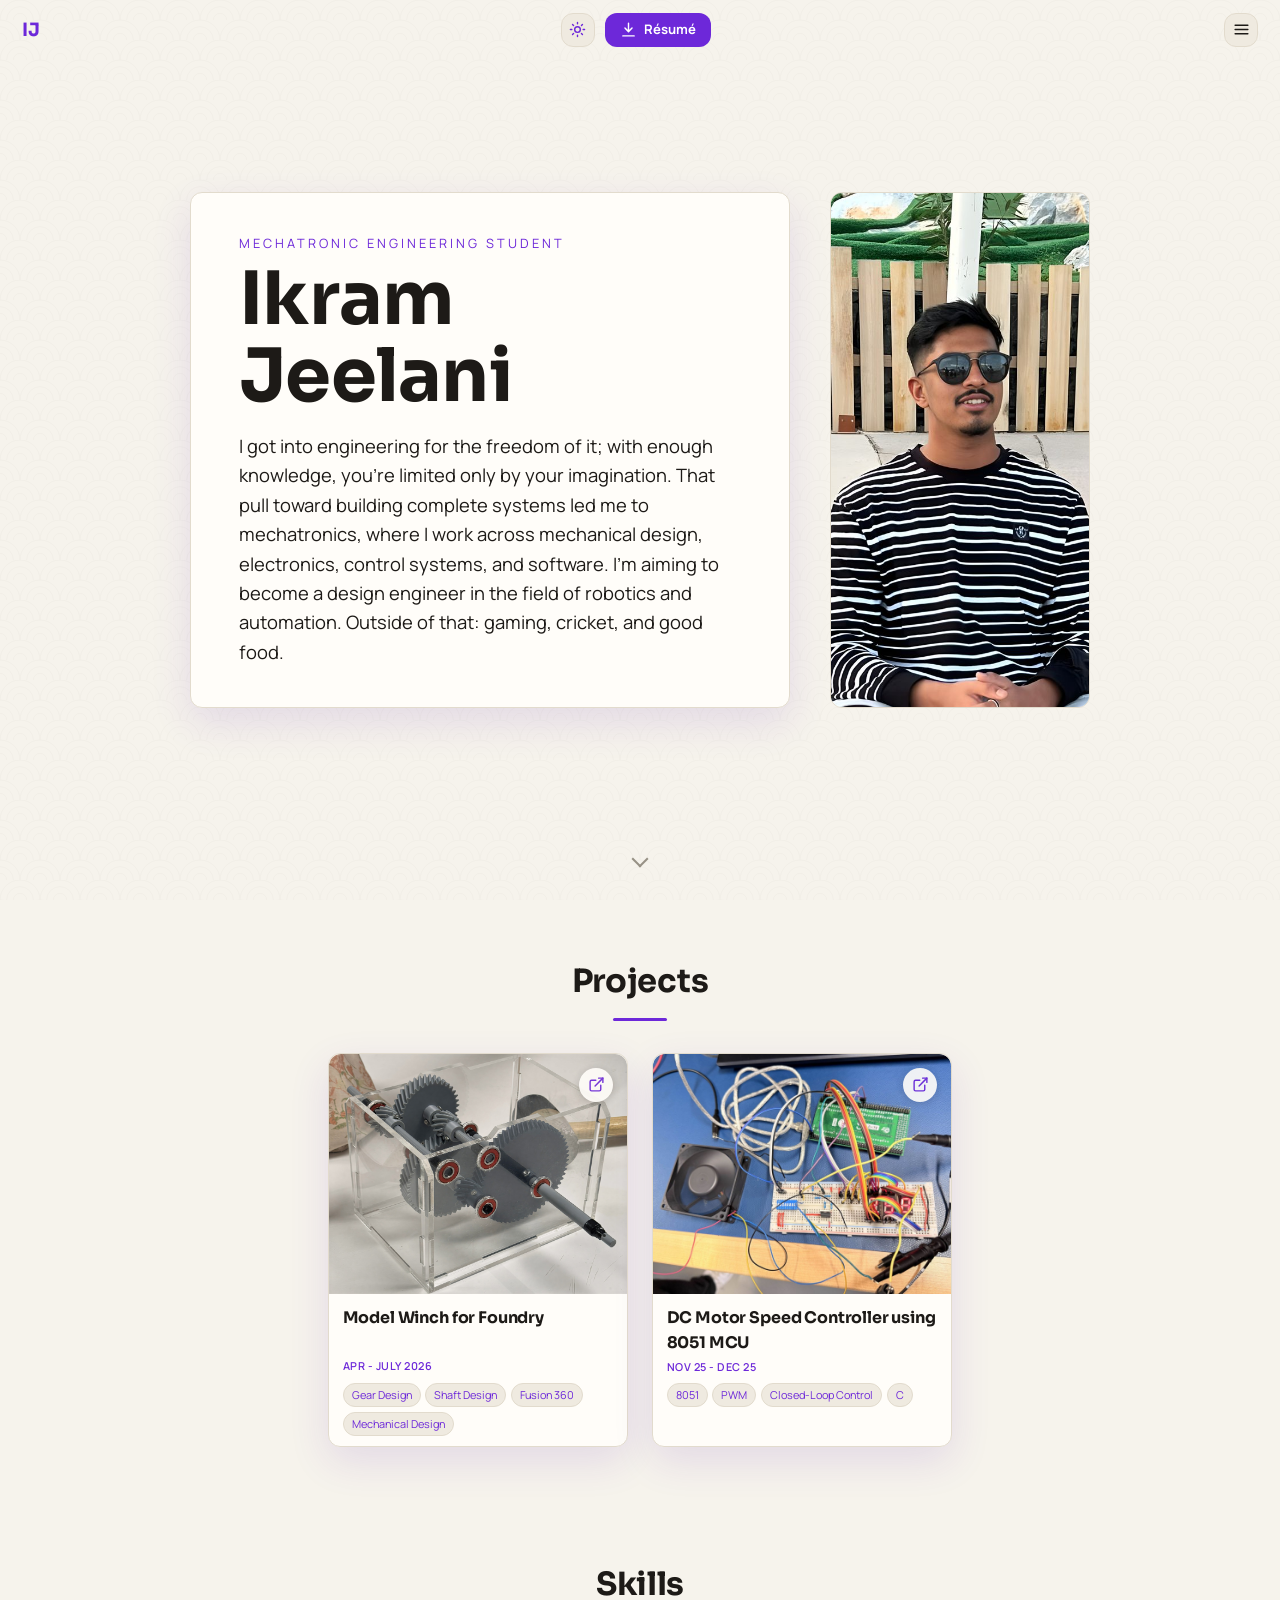
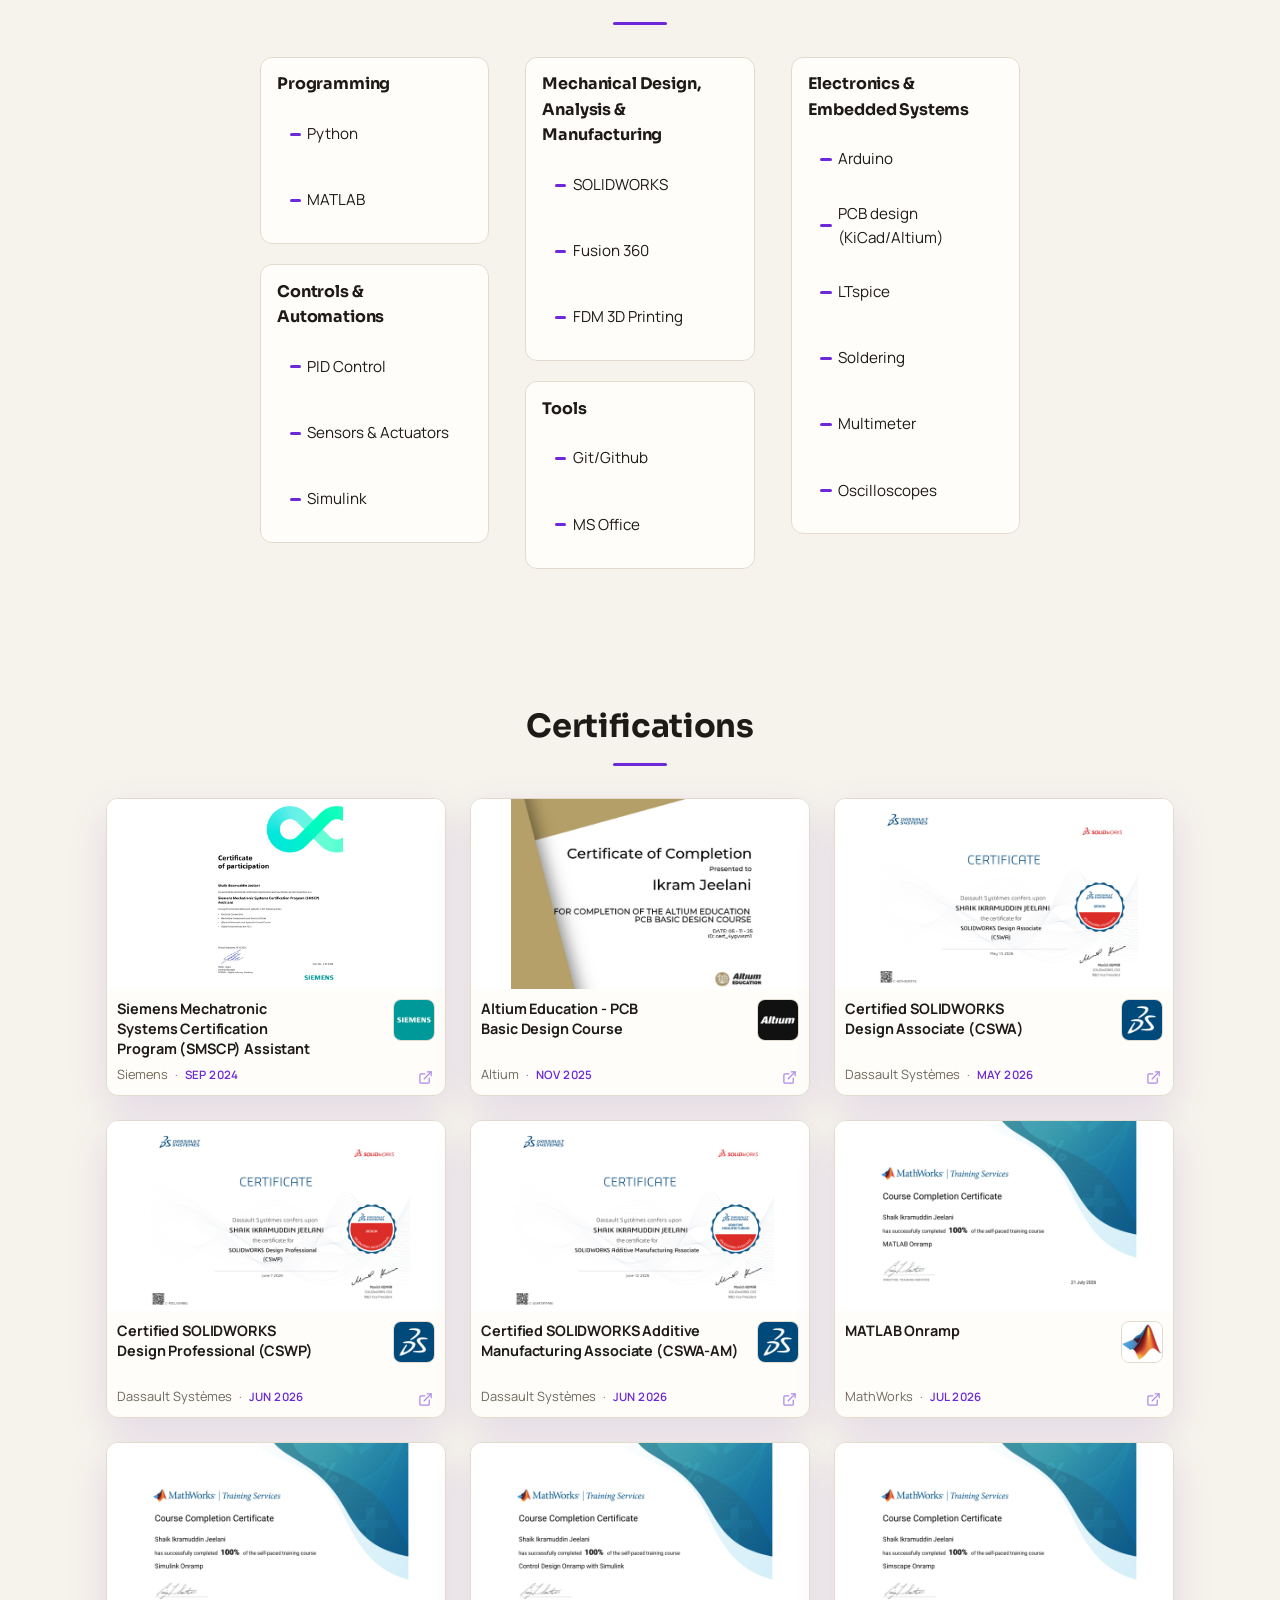
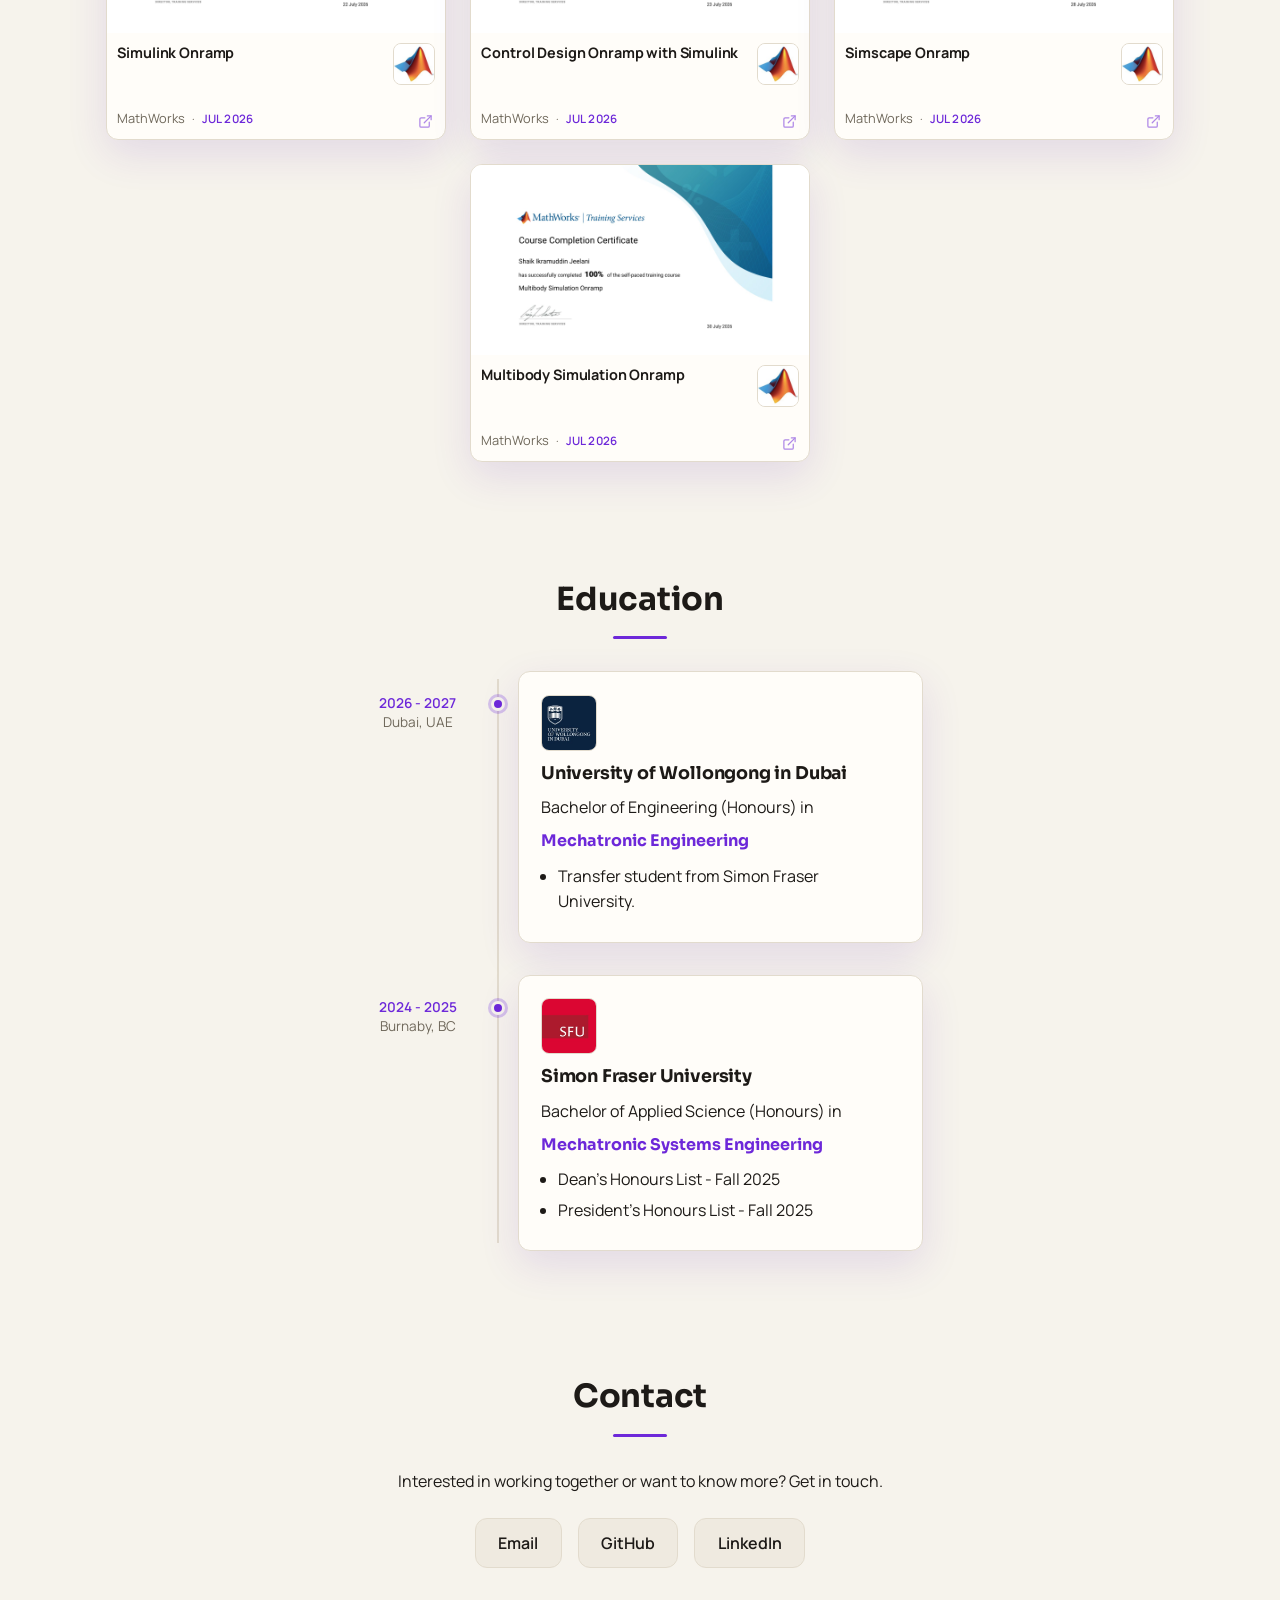
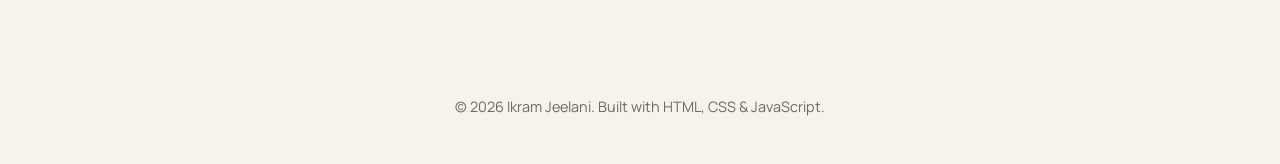
==== commit 1f195892: "Move the hero photo outside the text card, same height as siblings The photo used to live inside .he" ====
--- a/index.html
+++ b/index.html
@@ -83,14 +83,18 @@
   <main id="sections">
     <section id="home" class="hero">
       <div class="hero-right">
-        <div class="hero-text">
-          <p class="eyebrow intro-item" style="--intro-delay:200ms" data-role>Engineering Portfolio</p>
-          <h1 class="hero-name" data-name>Ikram Jeelani</h1>
-          <p class="subtitle intro-item" style="--intro-delay:900ms" data-bio></p>
-          <!-- Filled in by main.js from ABOUT in data.js; stays hidden if empty. -->
-          <p class="hero-about-text intro-item" style="--intro-delay:1000ms" id="heroAboutText" hidden></p>
+        <div class="hero-card">
+          <div class="hero-text">
+            <p class="eyebrow intro-item" style="--intro-delay:200ms" data-role>Engineering Portfolio</p>
+            <h1 class="hero-name" data-name>Ikram Jeelani</h1>
+            <p class="subtitle intro-item" style="--intro-delay:900ms" data-bio></p>
+            <!-- Filled in by main.js from ABOUT in data.js; stays hidden if empty. -->
+            <p class="hero-about-text intro-item" style="--intro-delay:1000ms" id="heroAboutText" hidden></p>
+          </div>
         </div>
-        <!-- Filled in by main.js from PROFILE.photo; stays hidden if unset. -->
+        <!-- Filled in by main.js from PROFILE.photo; stays hidden if unset. Sits
+             outside .hero-card (not inside it) but stretches to match its
+             height — see .hero-about-photo in styles.css. -->
         <img class="hero-about-photo intro-item" style="--intro-delay:1000ms" id="heroAboutPhoto" alt="" width="260" height="340" fetchpriority="high" hidden>
       </div>
     </section>
--- a/styles.css
+++ b/styles.css
@@ -159,8 +159,7 @@
 /* Rounded cards: match the card's own radius so the ring hugs its shape
    instead of a generic square corner. */
 .card:focus-visible,
-.cert-card:focus-visible,
-.pager-card:focus-visible {
+.cert-card:focus-visible {
   outline-offset: 2px;
   border-radius: var(--radius);
 }
@@ -398,9 +397,17 @@
   display: flex;
   flex-direction: column;
   align-items: center;
+}
+/* The actual visual card (background/border/radius/shadow off the shared
+   tokens, same treatment as .card, .tl-card, .edu-card, .project-page) —
+   wraps ONLY the text. The photo (when PROFILE.photo is set) sits outside
+   it as a sibling, not inside, so the card's edges never extend behind or
+   around the photo. */
+.hero-card {
+  display: flex;
+  flex-direction: column;
+  align-items: center;
   text-align: center;
-  /* Same card treatment as the rest of the site (.card, .tl-card, .edu-card,
-     .project-page): background/border/radius/shadow off the shared tokens. */
   background: var(--card);
   border: 1px solid var(--border);
   border-radius: var(--radius);
@@ -409,25 +416,30 @@
 }
 .hero-text { max-width: 600px; }
 .hero-text .subtitle { margin: 0 auto; }
-/* PROFILE.photo is set: name/about on the left, photo on the right — a
+/* PROFILE.photo is set: card on the left, photo on the right — a
    contained, centered composition (max-width, not the full hero width)
    rather than a row stretched edge-to-edge. */
 .hero-right.has-photo {
   flex-direction: row;
-  align-items: stretch; /* photo's height matches the text column's height */
-  text-align: left;
+  align-items: stretch; /* photo's height matches the card's own height */
   max-width: 900px;
   gap: 2.5rem;
 }
-.hero-right.has-photo .hero-text { flex: 1 1 auto; min-width: 0; max-width: none; }
+.hero-right.has-photo .hero-card {
+  flex: 1 1 auto;
+  min-width: 0;
+  align-items: flex-start;
+  text-align: left;
+}
+.hero-right.has-photo .hero-text { max-width: none; }
 .hero-right.has-photo .hero-text .subtitle { margin: 0; }
-/* Below ~700px a text+photo row gets cramped — stack the photo under the text. */
+/* Below ~700px a text+photo row gets cramped — stack the photo under the card. */
 @media (max-width: 700px) {
   .hero-right.has-photo {
     flex-direction: column;
     align-items: center;
-    text-align: center;
   }
+  .hero-right.has-photo .hero-card { align-items: center; text-align: center; }
   .hero-right.has-photo .hero-about-photo {
     width: 140px;
     height: 140px;
@@ -437,7 +449,7 @@
        instead of centering it. */
     align-self: center;
   }
-  .hero-right { padding: 1.25rem; }
+  .hero-card { padding: 1.25rem; }
   .hero-about-text { margin-top: 0.6rem; font-size: var(--fs-100); }
   .hero-text .subtitle { margin-top: 0; }
 }
@@ -476,7 +488,7 @@
   margin: 0 0 0.5rem;
 }
 .hero h1 {
-  font-size: clamp(2.5rem, 7vw, 4.5rem);
+  font-size: clamp(2.5rem, 7vw, 4.6rem);
   margin: 0 0 1rem;
   line-height: 1.05;
   color: var(--text);
@@ -589,9 +601,11 @@
 .hero-about-photo {
   flex: 0 0 auto;
   width: 260px;
-  /* Stretches to match the text column's height (align-items:stretch on
-     .hero-right.has-photo) instead of a fixed square, so its top and
-     bottom line up with the text's top and bottom. */
+  /* Stretches to match .hero-card's own rendered height (padding included)
+     via align-items:stretch on their shared row container — always exactly
+     right regardless of how long the About text is, since the card and
+     the photo are direct siblings in that row (unlike when the photo used
+     to live INSIDE the card and only matched the inner text column). */
   height: auto;
   align-self: stretch;
   object-fit: cover;
@@ -1269,62 +1283,6 @@
    uses a different color. */
 :where(:root:not([data-theme="light"])) .tag { color: var(--accent-hover); }
 .project-links { display: flex; flex-wrap: wrap; gap: 1rem; margin-top: 2.5rem; }
-
-/* ===== Prev / next project pager at the end of a project page ===== */
-.project-pager {
-  display: grid;
-  grid-template-columns: 1fr 1fr;
-  gap: 1rem;
-  margin-top: 3rem;
-  padding-top: 2rem;
-  border-top: 1px solid var(--border);
-}
-.pager-card {
-  display: flex;
-  align-items: center;
-  gap: 0.9rem;
-  padding: 0.9rem 1rem;
-  border: 1px solid var(--border);
-  border-radius: var(--radius);
-  background: var(--card);
-  /* Same lift distance + timing as .card/.cert-card (0.2s) — one consistent
-     hover feel across every card on the site. */
-  transition: transform 0.2s, border-color 0.2s, box-shadow 0.2s;
-}
-.pager-card:hover {
-  transform: translateY(-4px);
-  border-color: var(--accent);
-  box-shadow: var(--shadow);
-}
-.pager-card:active { transform: translateY(-1px) scale(0.99); }
-.pager-next { flex-direction: row-reverse; text-align: right; justify-self: end; width: 100%; }
-.pager-thumb {
-  display: block;
-  flex: 0 0 64px;
-  height: 48px;
-  border-radius: var(--radius-sm);
-  object-fit: cover;
-  object-position: center;
-  background-color: var(--bg-soft); /* visible while the image loads */
-  border: 1px solid var(--border);
-}
-.pager-text { min-width: 0; display: flex; flex-direction: column; gap: 0.15rem; }
-.pager-dir { font-size: var(--fs-78); color: var(--accent); font-weight: 600; }
-/* Dark theme: --accent on --card measures only 4.21:1, under the 4.5:1 AA
-   floor — same fix as .cert-date. */
-:root:not([data-theme="light"]) .pager-dir { color: var(--accent-hover); }
-.pager-title {
-  font-family: var(--font-display);
-  font-weight: 700;
-  font-size: var(--fs-95);
-  overflow: hidden;
-  text-overflow: ellipsis;
-  white-space: nowrap;
-}
-@media (max-width: 600px) {
-  .project-pager { grid-template-columns: 1fr; }
-  .pager-next { flex-direction: row; text-align: left; }
-}
 
 /* ===== Free-form project content (the `body` field) ===== */
 .project-content { font-size: var(--fs-108); color: var(--text); }
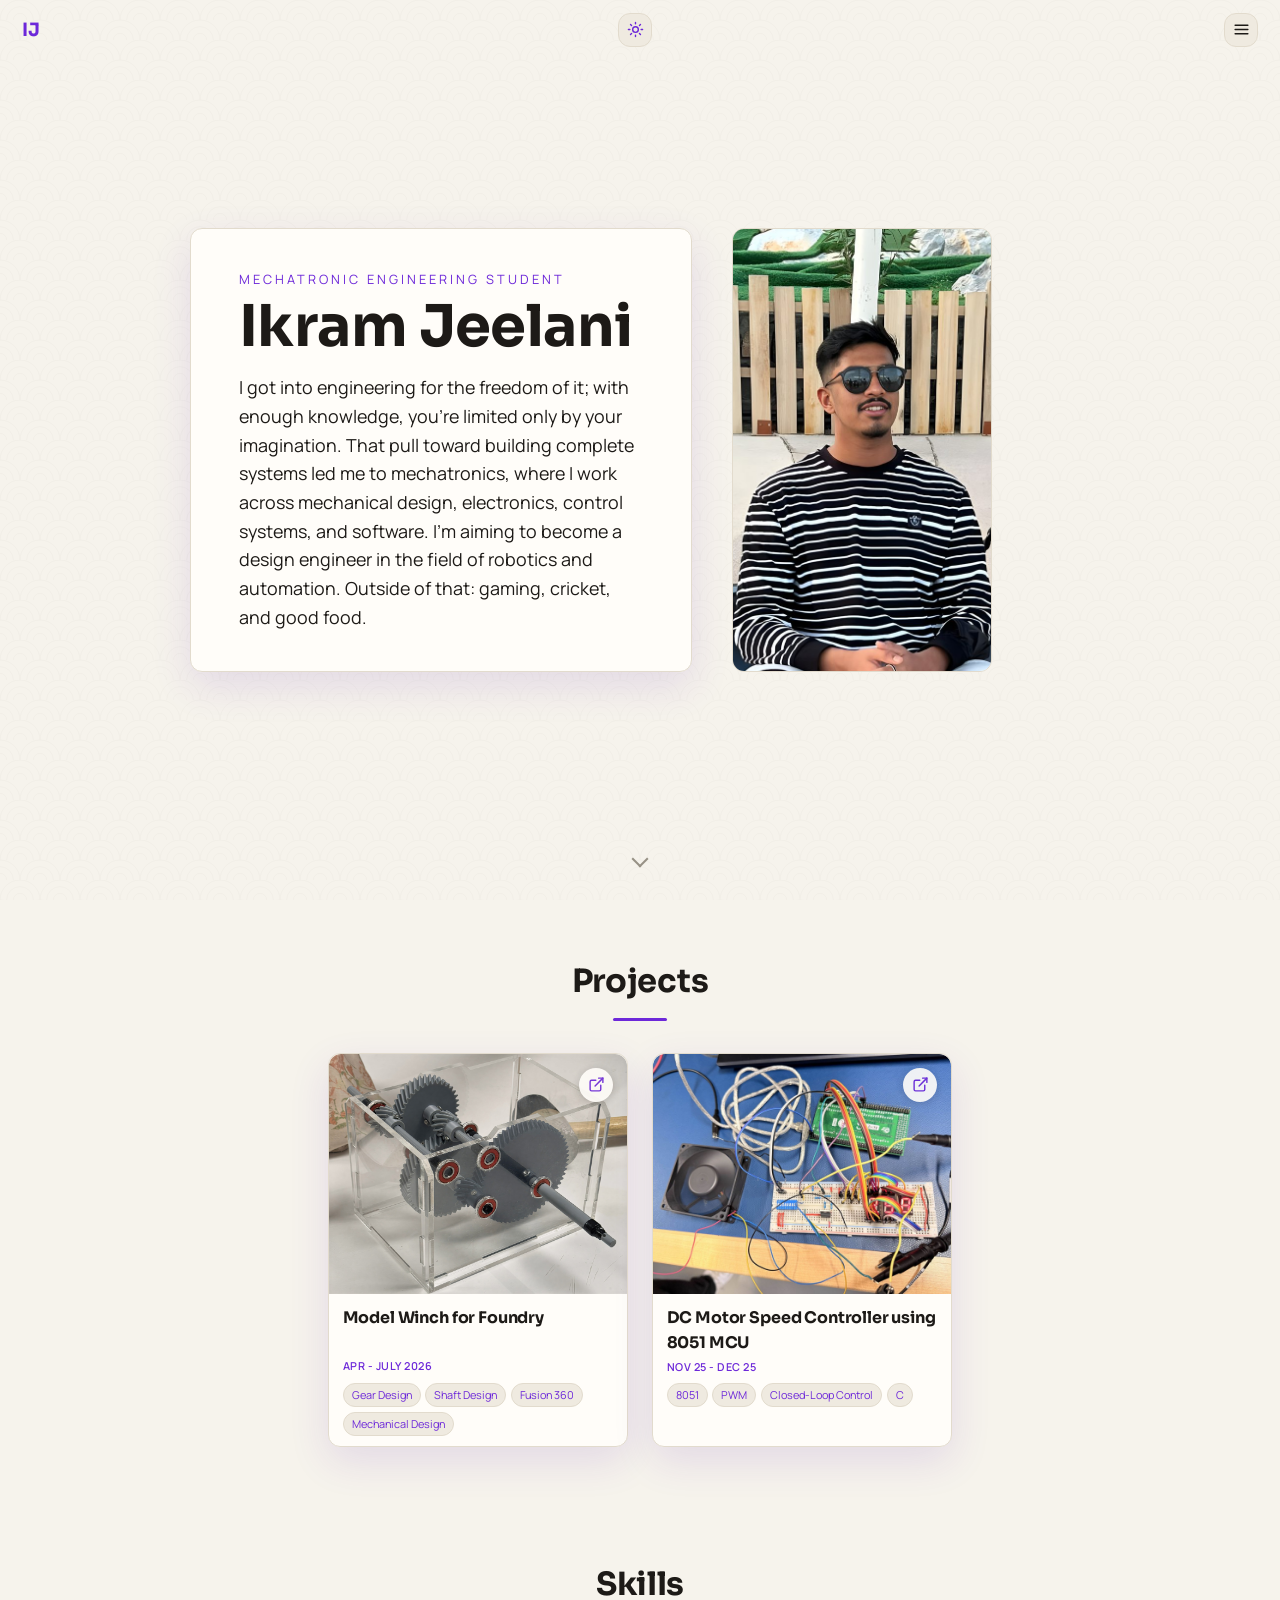
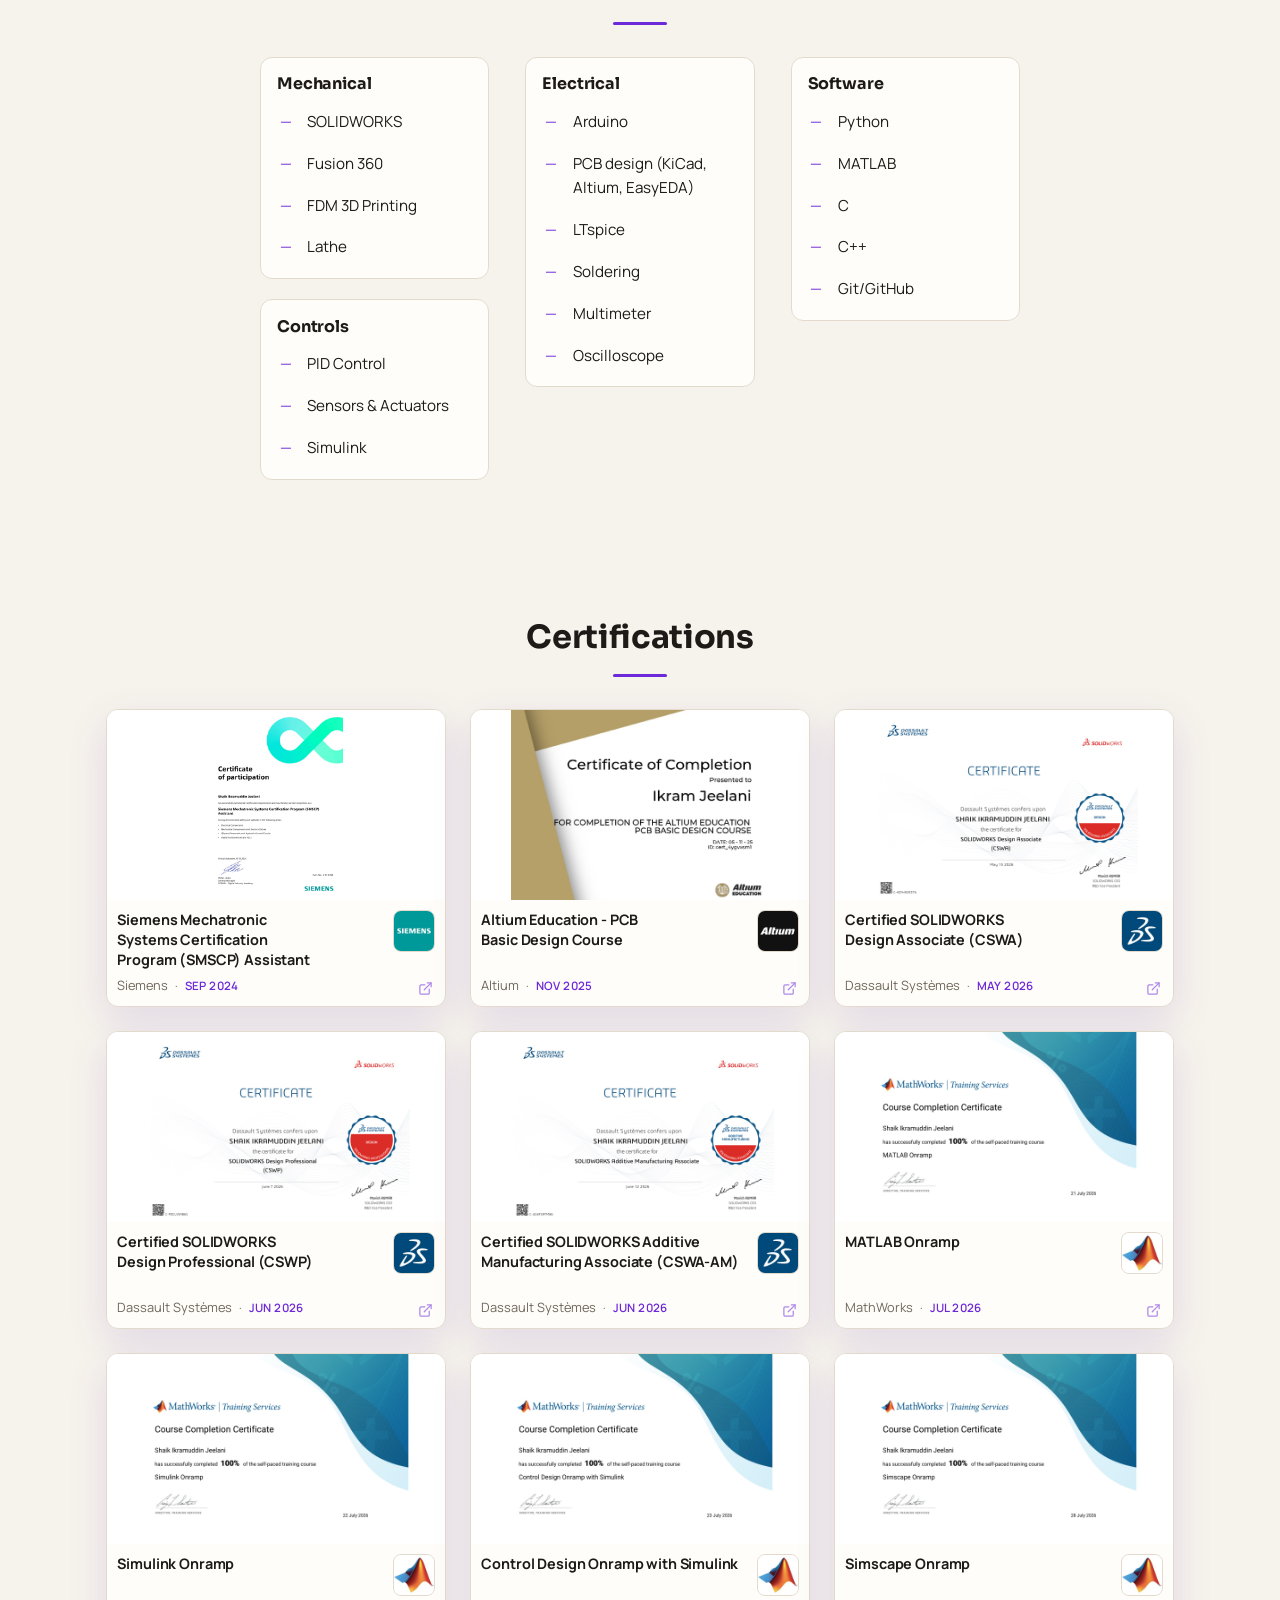
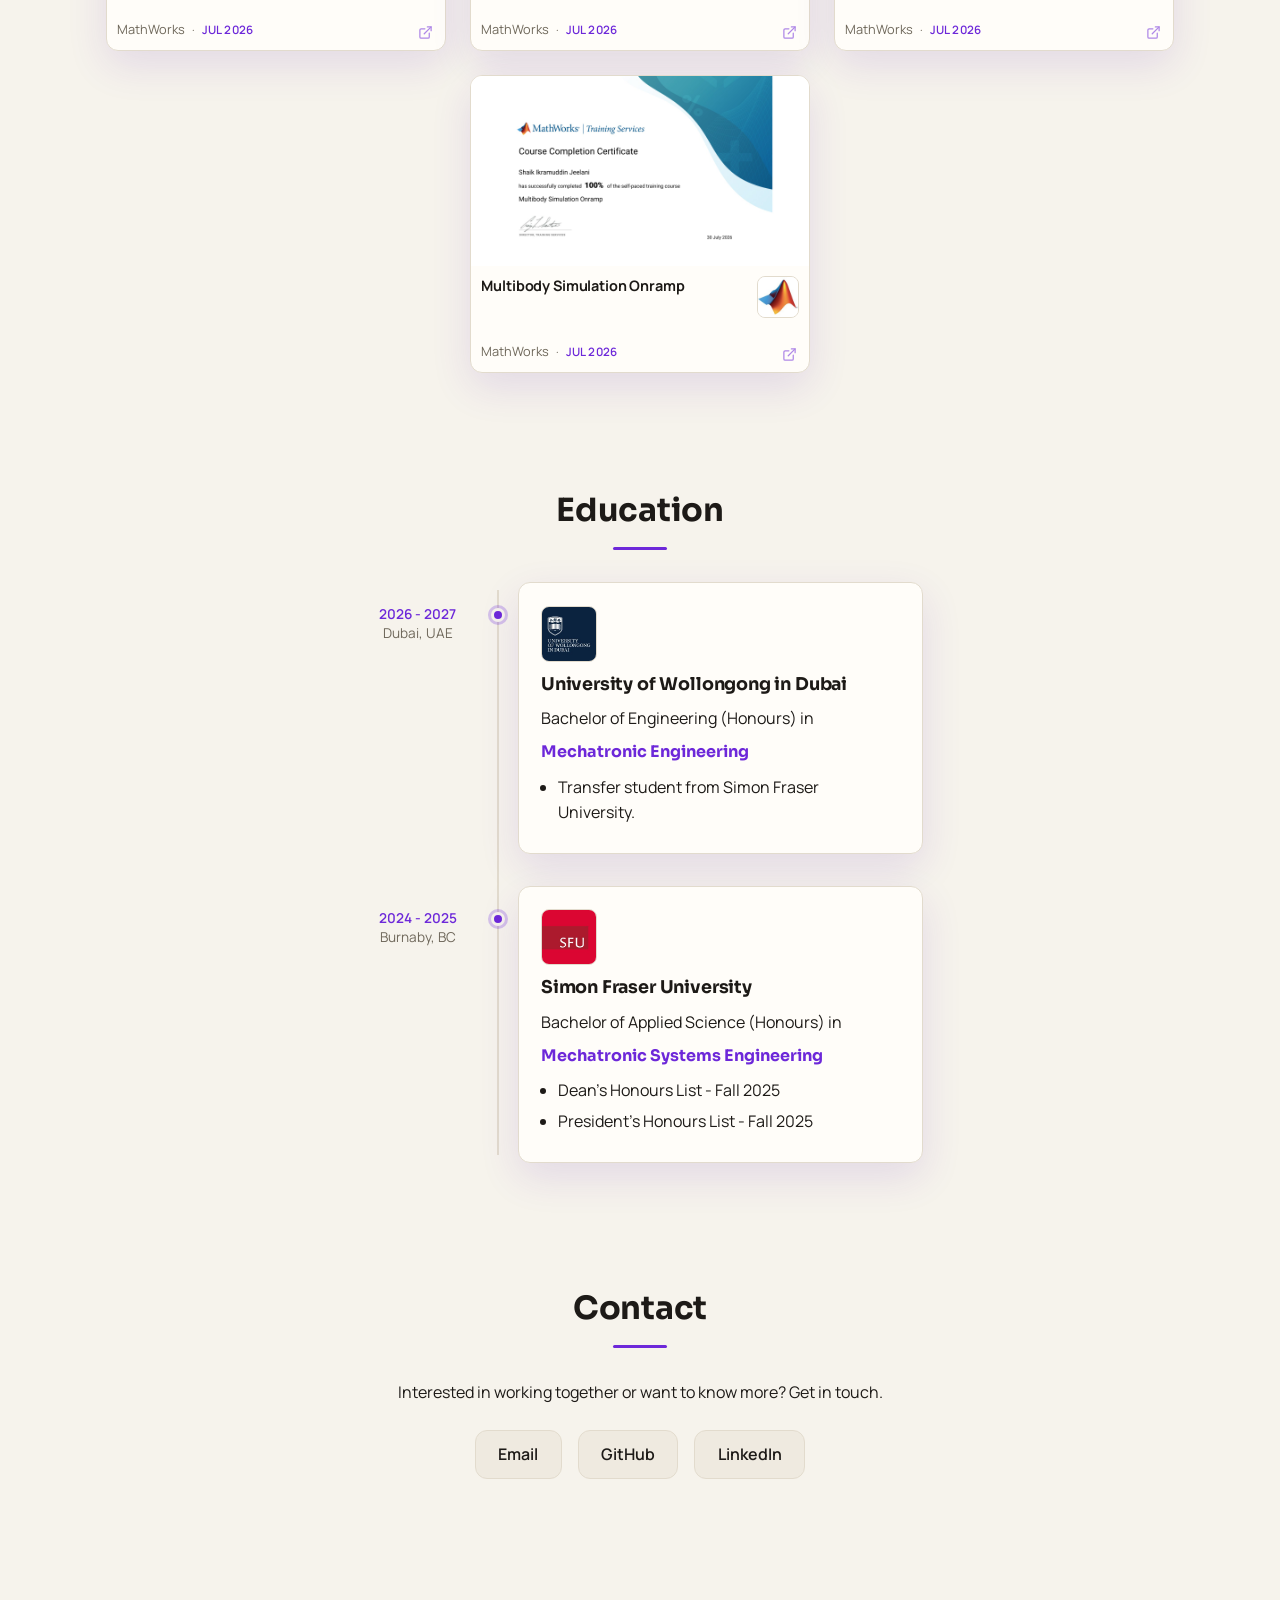
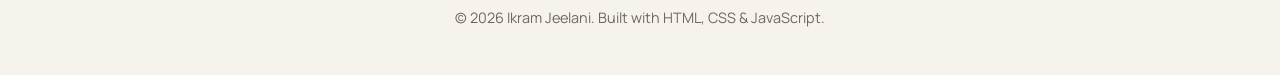
==== commit 680d7aae: "Scaffold Stapler CAD Model project Registers project-data.js and wires it into both page shells, but" ====
--- a/index.html
+++ b/index.html
@@ -107,6 +107,7 @@
   <!-- One <script> per project folder, each registering into window.PROJECT_DATA — see data.js §6 -->
   <script src="assets/Projects/Model-Winch-for-Foundry/project-data.js"></script>
   <script src="assets/Projects/DC-Motor-Speed-Controller-using-8051-MCU/project-data.js"></script>
+  <script src="assets/Projects/Stapler-CAD-Model/project-data.js"></script>
   <script src="branding.js"></script>
   <script src="main.js"></script>
 </body>
--- a/styles.css
+++ b/styles.css
@@ -42,6 +42,7 @@
   --fs-105: 1.05rem;
   --fs-108: 1.08rem;
   --fs-110: 1.1rem;
+  --fs-112: 1.12rem;
   --fs-115: 1.15rem;
   --fs-120: 1.2rem;
   --fs-125: 1.25rem;
@@ -106,7 +107,13 @@
   color: var(--text-body);
   line-height: 1.6;
   background-color: var(--bg);
-  transition: background-color 0.3s ease, color 0.3s ease;
+  /* No transition here on purpose. A transition on a property whose value
+     comes from a custom property (--bg/--text-body, both flipped on
+     :root by the theme toggle) reliably failed to ever actually run in
+     testing — data-theme kept updating correctly, but body's rendered
+     background/text color got stuck on the very first toggle and never
+     moved again. Removing it fixes the toggle; the switch is now instant
+     instead of faded. */
 }
 
 /* Seigaiha (青海波) — traditional Japanese overlapping-wave pattern.
@@ -421,13 +428,19 @@
    rather than a row stretched edge-to-edge. */
 .hero-right.has-photo {
   flex-direction: row;
-  align-items: stretch; /* photo's height matches the card's own height */
+  align-items: center;
   max-width: 900px;
   gap: 2.5rem;
 }
 .hero-right.has-photo .hero-card {
-  flex: 1 1 auto;
-  min-width: 0;
+  /* Fixed (not flex-grow-to-fill) so moving the photo out from inside this
+     card didn't shift its on-page position or size — the card used to be
+     implicitly ~502px (900 max-width minus the photo's 260px minus the
+     2.5rem gap minus the OLD single shared padding), which flex-grow no
+     longer reproduces now that the card has its own padding on both
+     sides. Pinned to the exact value that keeps the photo's position and
+     dimensions pixel-identical to before this split, verified in-browser. */
+  flex: 0 0 502px;
   align-items: flex-start;
   text-align: left;
 }
@@ -439,7 +452,9 @@
     flex-direction: column;
     align-items: center;
   }
-  .hero-right.has-photo .hero-card { align-items: center; text-align: center; }
+  /* Undo the desktop row's fixed 502px flex-basis — in column direction
+     that would set the card's HEIGHT to 502px instead of its width. */
+  .hero-right.has-photo .hero-card { flex: 1 1 auto; width: 100%; align-items: center; text-align: center; }
   .hero-right.has-photo .hero-about-photo {
     width: 140px;
     height: 140px;
@@ -488,7 +503,10 @@
   margin: 0 0 0.5rem;
 }
 .hero h1 {
-  font-size: clamp(2.5rem, 7vw, 4.6rem);
+  /* Max capped at 3.6rem so "Ikram Jeelani" always stays on one line at
+     the card's fixed 502px width (measured: wraps to two lines starting
+     at 3.7rem). */
+  font-size: clamp(2.5rem, 7vw, 3.6rem);
   margin: 0 0 1rem;
   line-height: 1.05;
   color: var(--text);
@@ -589,25 +607,23 @@
 }
 
 /* ===== About (in the hero, under the name) ===== */
-/* Always left-justified, even when .hero-solo centers everything else in
-   the hero as a block — an explicit value here beats the inherited
+/* Always left-justified, even when .hero-card centers everything else
+   (no PROFILE.photo set) — an explicit value here beats the inherited
    text-align:center regardless of ancestor rules. */
 .hero-about-text {
   margin: 1rem 0 0;
   color: var(--text-body);
-  font-size: var(--fs-115);
+  /* Tuned (not arbitrary) so the card's total height, with the name now
+     on one line, lands within a pixel of the photo's fixed 444px height
+     — verified in-browser. */
+  font-size: var(--fs-112);
   text-align: left;
 }
 .hero-about-photo {
   flex: 0 0 auto;
   width: 260px;
-  /* Stretches to match .hero-card's own rendered height (padding included)
-     via align-items:stretch on their shared row container — always exactly
-     right regardless of how long the About text is, since the card and
-     the photo are direct siblings in that row (unlike when the photo used
-     to live INSIDE the card and only matched the inner text column). */
-  height: auto;
-  align-self: stretch;
+  height: 444px;
+  align-self: center;
   object-fit: cover;
   border-radius: var(--radius);
   border: 1px solid var(--border);
@@ -729,15 +745,24 @@
    marker like ordinary body text. Scoped to skills only — the base .tag
    (project/experience tech tags) is untouched. */
 .skill-group .tags {
-  flex-direction: column;
-  align-items: stretch;
-  gap: 0.5rem;
+  display: block;
   margin-bottom: 0;
 }
+/* A native list-item marker instead of a hand-positioned flex/absolute
+   ::before. Two earlier attempts at manually computing the marker's
+   vertical offset (a flex align-items:flex-start + measured margin-top,
+   then a position:absolute + em-based top) both measured as pixel-exact
+   against a wrapped skill's first line in every test — yet still landed
+   wrong in the field. Rather than guess a third offset, this hands first-
+   line alignment to the browser's own list-marker layout, which every
+   engine already gets right for real <li> elements — no coordinate math
+   of ours involved at all. list-style-type accepts a literal string
+   (CSS Lists Level 3, broadly supported), so the marker IS the dash
+   character itself, not a drawn bar. */
 .skill-group .tag {
-  display: flex;
-  align-items: center;
-  gap: 0.4rem;
+  display: list-item;
+  list-style-type: "— ";
+  margin: 0 0 0.5rem 1.1rem;
   background: none;
   border: none;
   border-radius: 0;
@@ -746,24 +771,8 @@
   color: var(--text-body);
   text-align: left;
 }
-/* Small dash marker in front of each skill. Laid out as a real flex item
-   (not absolutely positioned via a calc() offset) so the browser centers it
-   directly, rather than us computing a top offset by hand. That still isn't
-   enough on its own though: every tag's vertical position in the page is a
-   product of ordinary document flow, so each one lands on a different
-   fractional sub-pixel row regardless of layout method — a truly unavoidable
-   web-rendering fact, not a bug in this rule. At 2px thick, ~1px of
-   antialiasing blur from that sub-pixel misalignment reads as a ~50%
-   difference in apparent weight between bars. 3px keeps the same blur at a
-   ~33% relative difference, which is what actually reads as "the same
-   thickness" at normal (non-zoomed) viewing. */
-.skill-group .tag::before {
-  content: "";
-  flex: 0 0 0.7rem;
-  height: 3px;
-  border-radius: 3px;
-  background: var(--accent);
-}
+.skill-group .tag:last-child { margin-bottom: 0; }
+.skill-group .tag::marker { color: var(--accent); }
 
 /* ===== Certifications: same card as projects, in the grid ===== */
 /* Preview image on top (optional, like a project card's thumbnail), then
@@ -1134,7 +1143,7 @@
   padding: 0.15rem 0.5rem;
 }
 /* Open-in affordance, top-right of the card (over the image). Circular chip so
-   it stays legible on any image; z-index clears the tilt glare (::after, z 5).
+   it stays legible on any image.
    pointer-events:none — the whole card is the link; the icon is just a cue. */
 .card-open {
   position: absolute;
@@ -1253,7 +1262,6 @@
   margin-bottom: 2rem;
 }
 .project-page h1 { font-size: var(--fs-240); margin: 0 0 0.5rem; }
-.project-tagline { color: var(--text); font-size: var(--fs-115); margin: 0 0 0.75rem; }
 .project-date {
   color: var(--accent);
   font-size: var(--fs-85);
@@ -1703,19 +1711,6 @@
   ::view-transition-group(*) { animation: none !important; }
 }
 
-/* ===== Theme toggle: new theme expands as a circle from the toggle button =====
-   .theme-vt is set by branding.js only for the toggle's own view transition. */
-html.theme-vt::view-transition-old(root),
-html.theme-vt::view-transition-new(root) {
-  animation: none;
-  mix-blend-mode: normal;
-}
-/* keep the old theme fully visible underneath while the circle grows on top */
-html.theme-vt::view-transition-old(root) { z-index: 0; }
-html.theme-vt::view-transition-new(root) { z-index: 1; }
-/* no separate snapshots during the theme switch — everything stays inside the circle */
-html.theme-vt * { view-transition-name: none !important; }
-
 /* Respect users who prefer reduced motion */
 @media (prefers-reduced-motion: reduce) {
   .reveal { opacity: 1; transform: none; transition: none; }
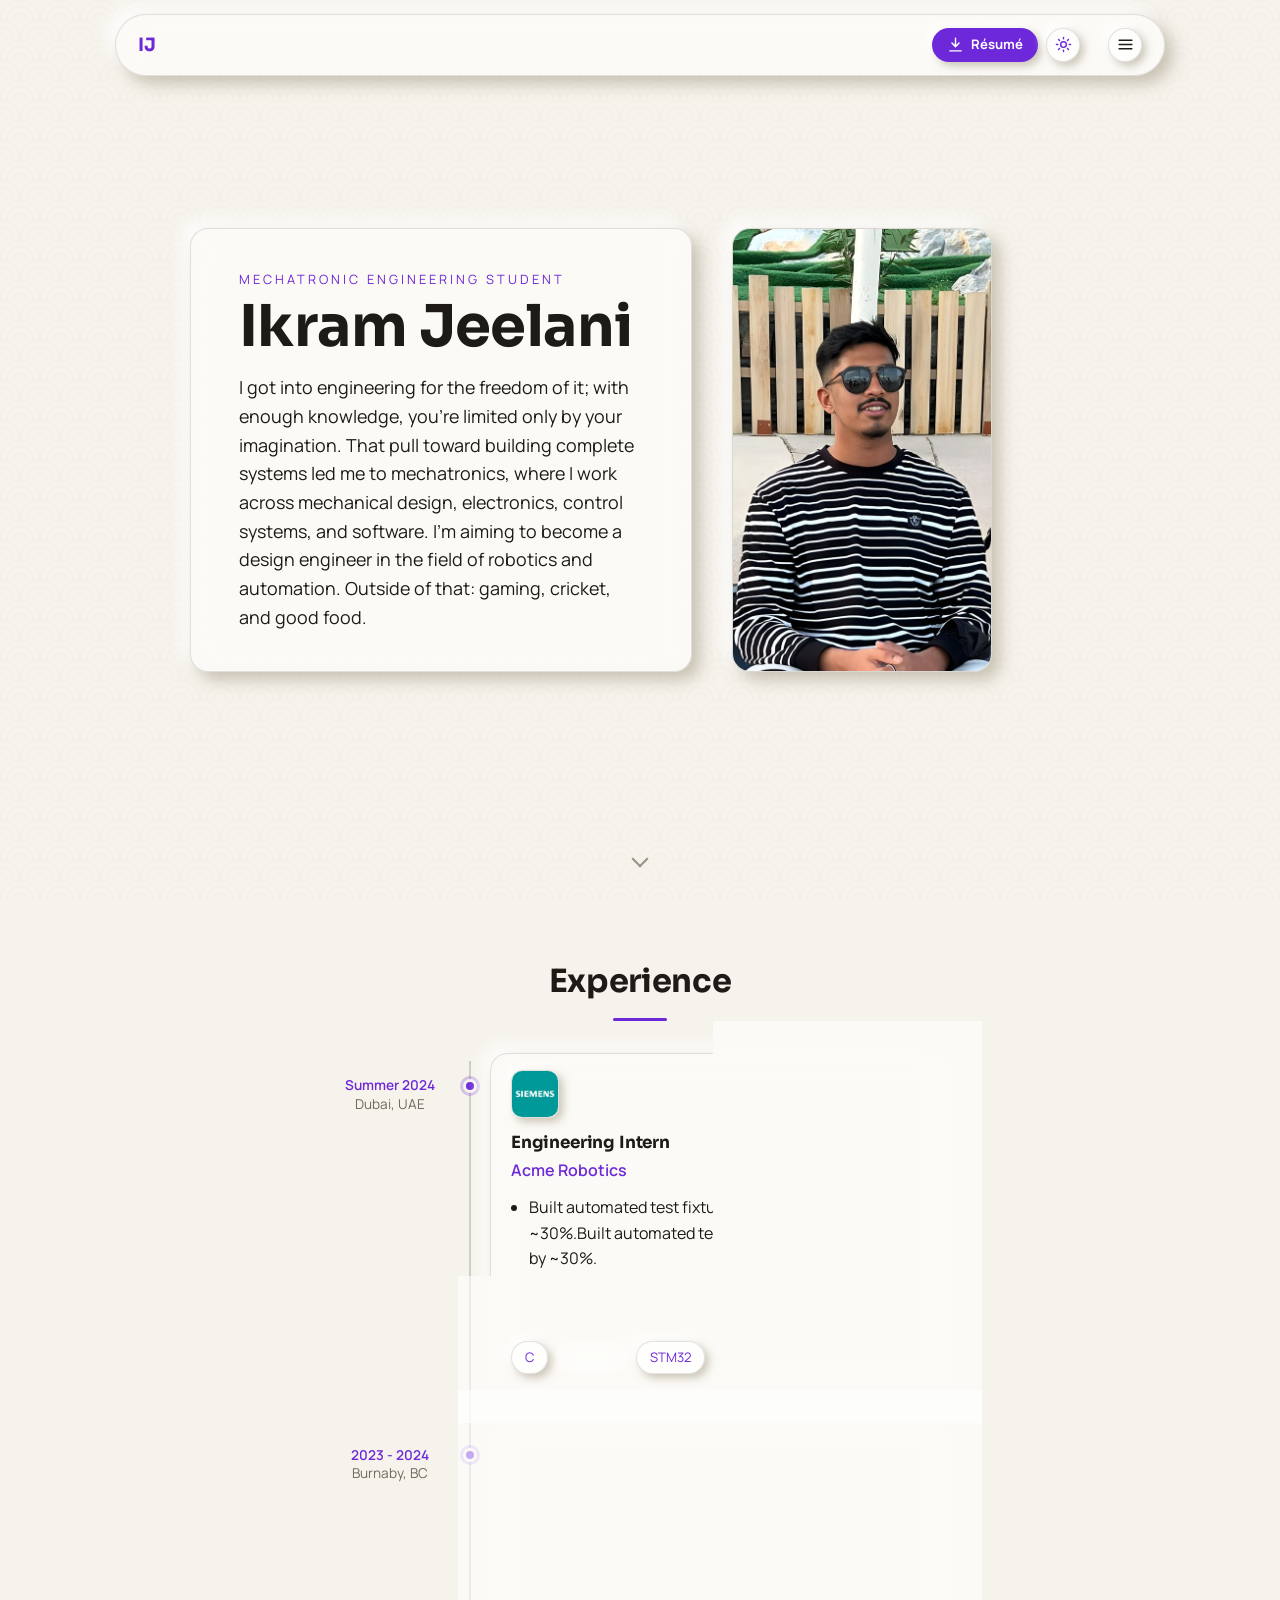
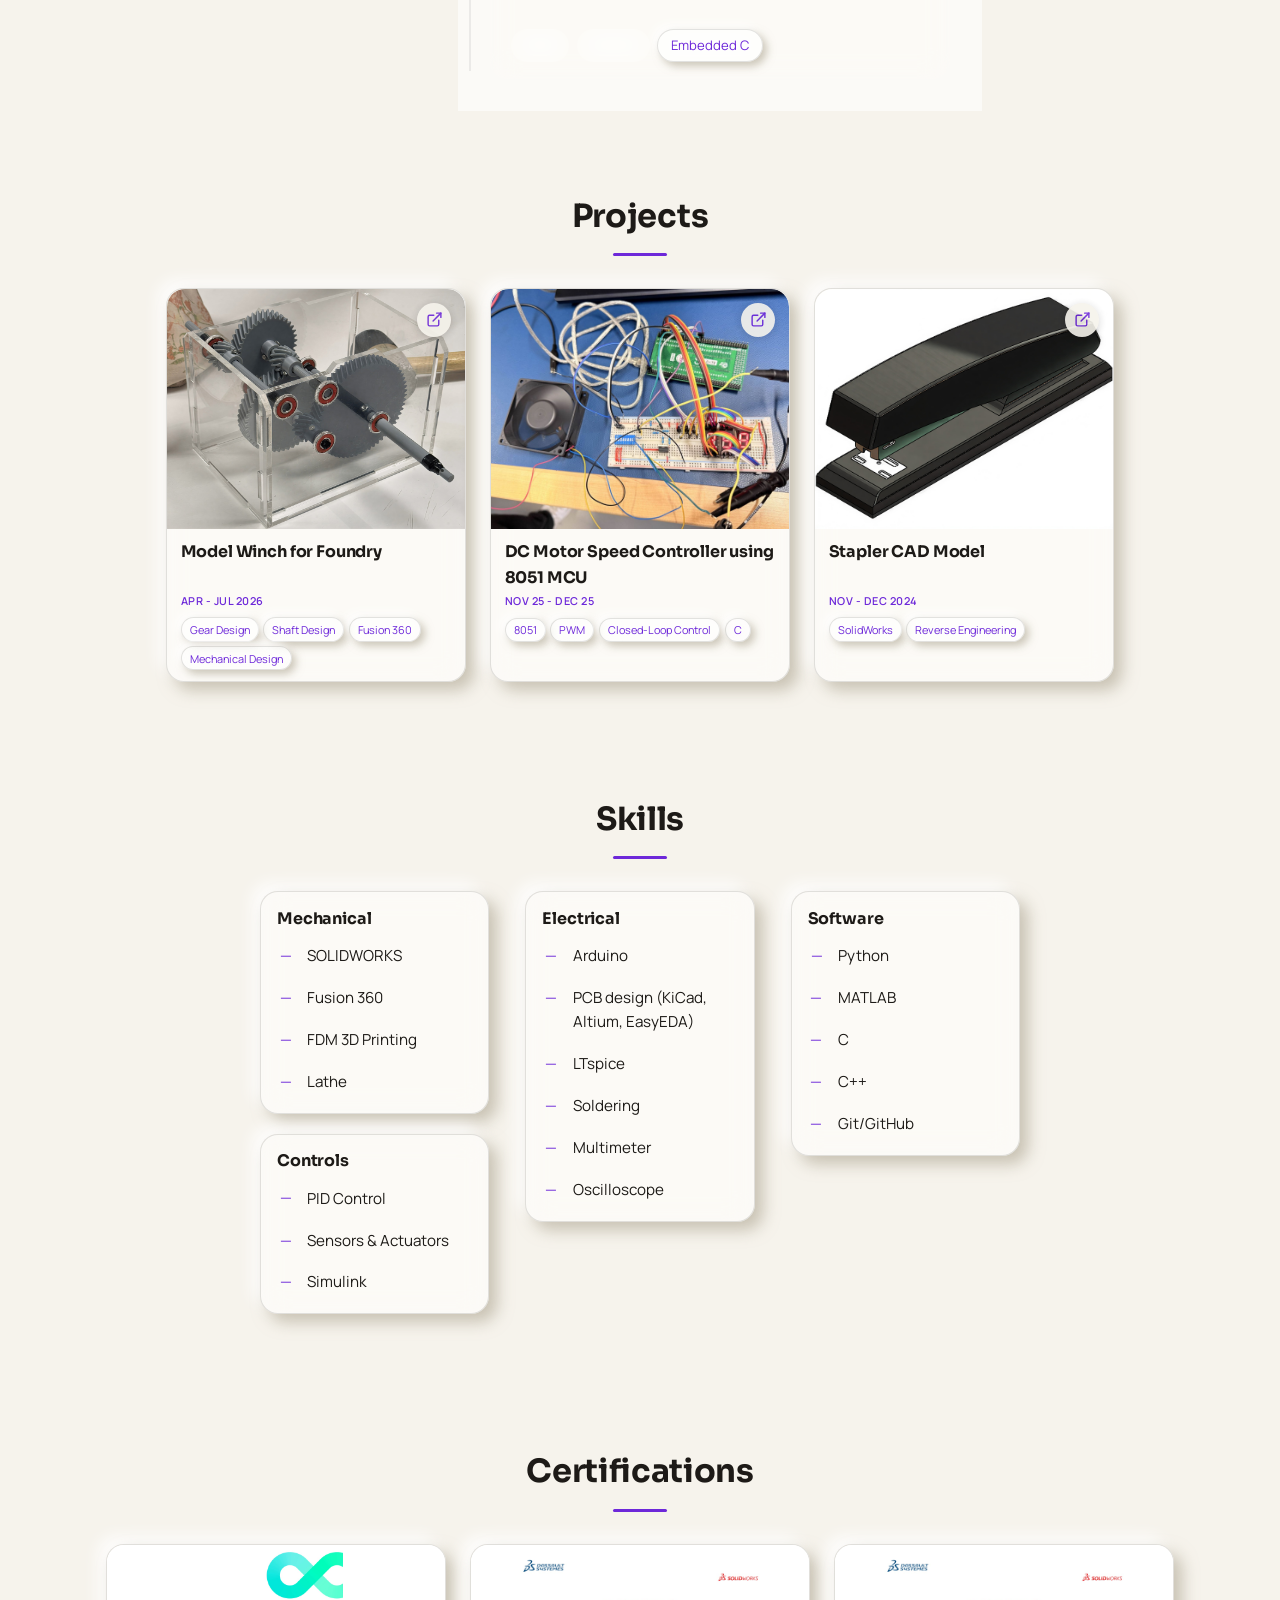
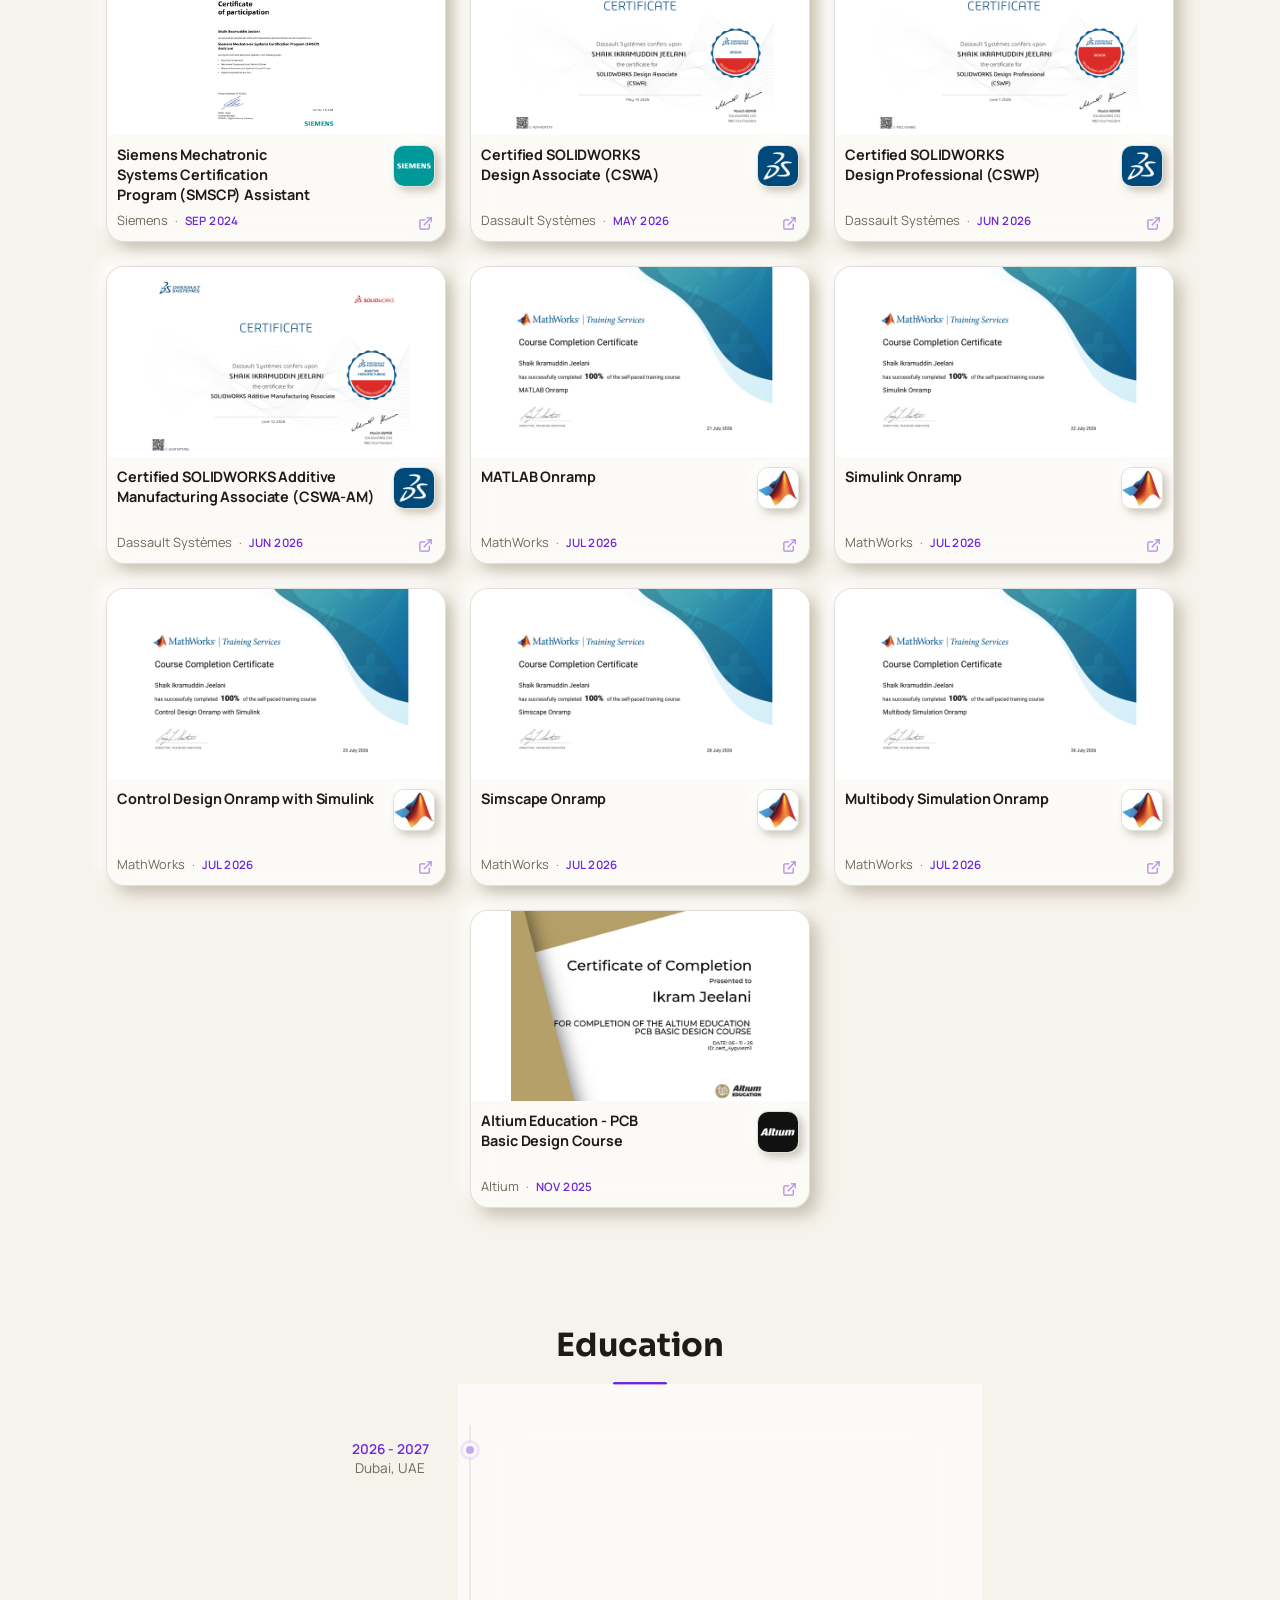
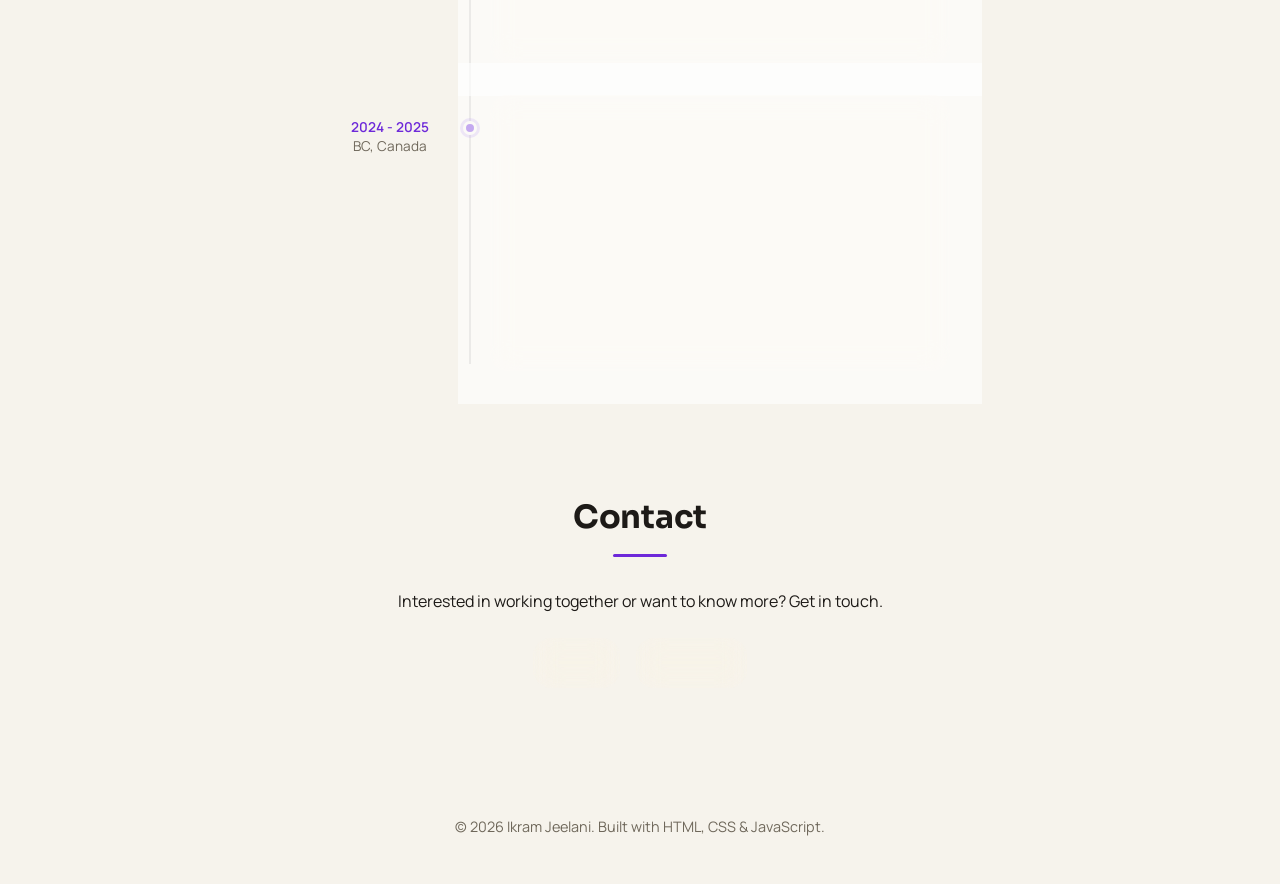
==== commit f86ace73: "Technical/UI implementation audit: fix real bugs, remove dead code Concrete bugs fixed: - index.html" ====
--- a/index.html
+++ b/index.html
@@ -95,7 +95,7 @@
         <!-- Filled in by main.js from PROFILE.photo; stays hidden if unset. Sits
              outside .hero-card (not inside it) but stretches to match its
              height — see .hero-about-photo in styles.css. -->
-        <img class="hero-about-photo intro-item" style="--intro-delay:1000ms" id="heroAboutPhoto" alt="" width="260" height="340" fetchpriority="high" hidden>
+        <img class="hero-about-photo intro-item" style="--intro-delay:1000ms" id="heroAboutPhoto" alt="" width="260" height="444" fetchpriority="high" hidden>
       </div>
     </section>
   </main>
--- a/styles.css
+++ b/styles.css
@@ -1,9 +1,30 @@
 ﻿/* ===== Theme tokens ===== */
+/* ===== Neumorphism + Glassmorphism =====
+   Every "surface" (card/bg-soft) is a TRANSLUCENT tint of the theme's base
+   color, blurred via backdrop-filter (the glass half) and still carrying
+   the paired light/dark soft shadow from the neumorphism pass (the depth
+   half) -- so panels read as frosted glass sitting slightly proud of the
+   page, not flat cutouts. --shadow-pressed is the inset
+   counterpart for :active/pressed states and "recessed" content (code
+   blocks, callouts). --border is a translucent glass-edge highlight, not
+   a hard line -- kept faint on structural dividers (timeline rail, TOC)
+   that still need to read as a line. */
 :root {
   --bg: #14161c;
-  --bg-soft: #232733;
-  --card: #1b1e26;
-  --border: #2c313e;
+  --bg-soft: rgba(255, 255, 255, 0.05);
+  --card: rgba(255, 255, 255, 0.065);
+  --border: rgba(255, 255, 255, 0.1);
+  /* A genuinely visible hairline for STRUCTURAL dividers (timeline rail,
+     TOC rail, table rows, blockquote) -- distinct from --border, which is
+     a barely-there glass-edge highlight meant for card/button outlines,
+     not something meant to read as an actual line on its own. */
+  --divider: rgba(255, 255, 255, 0.22);
+  --glass-blur: 14px;
+  --shadow-dark: rgba(0, 0, 0, 0.55);
+  --shadow-light: rgba(255, 255, 255, 0.035);
+  --shadow: 8px 8px 16px var(--shadow-dark), -8px -8px 16px var(--shadow-light);
+  --shadow-sm: 4px 4px 8px var(--shadow-dark), -4px -4px 8px var(--shadow-light);
+  --shadow-pressed: inset 5px 5px 10px var(--shadow-dark), inset -5px -5px 10px var(--shadow-light);
   --text: #ece7de;
   /* long-form copy: a notch dimmer than headings to avoid halation on dark */
   --text-body: #c9d1d9;
@@ -58,20 +79,30 @@
      previously a mix of 7/8/9/10px with no reasoning behind which got which),
      the base radius for everything else — cards/panels AND buttons/tags,
      so every rounded corner on the site shares the same curve. */
-  --radius-xs: 6px;
-  --radius-sm: 8px;
-  --radius: 12px;
+  --radius-xs: 7px;
+  --radius-sm: 11px;
+  --radius: 18px;
   --max: 1100px;
-  --shadow: 0 14px 40px rgba(0, 0, 0, 0.45);
-  --pattern: rgba(236,231,222,.045);
 }
 
 /* ===== Light theme ===== */
 :root[data-theme="light"] {
   --bg: #f6f3ec;
-  --bg-soft: #efeae0;
-  --card: #fffdf9;
-  --border: #e2dbcd;
+  --bg-soft: rgba(255, 255, 255, 0.5);
+  --card: rgba(255, 255, 255, 0.6);
+  /* A white glass-edge highlight (the "correct" look for a raised card)
+     is invisible against the equally-light cream page background -- it
+     only reads at the corner the dark drop-shadow also darkens. A dark,
+     subtle line instead gives every card a visible boundary on all four
+     sides regardless of which corner the shadow lights up. */
+  --border: rgba(29, 26, 23, 0.12);
+  --divider: rgba(29, 26, 23, 0.18);
+  --glass-blur: 14px;
+  --shadow-dark: rgba(163, 153, 132, 0.55);
+  --shadow-light: rgba(255, 255, 255, 0.9);
+  --shadow: 8px 8px 16px var(--shadow-dark), -8px -8px 16px var(--shadow-light);
+  --shadow-sm: 4px 4px 8px var(--shadow-dark), -4px -4px 8px var(--shadow-light);
+  --shadow-pressed: inset 5px 5px 10px var(--shadow-dark), inset -5px -5px 10px var(--shadow-light);
   --text: #1d1a17;
   --text-body: #1d1a17; /* no halation on light — full contrast is fine */
   /* Darkened from #7d7566: the original measured only 3.80:1 on --bg-soft
@@ -84,8 +115,6 @@
   --accent-rgb: 109, 40, 217; /* #6d28d9 as r,g,b — for rgba() glows/washes */
   --grad: var(--accent);
   --grad-btn: var(--accent); /* 7.1:1 with white text, well clear of AA */
-  --shadow: 0 14px 40px rgba(91, 33, 182, 0.12);
-  --pattern: rgba(29,26,23,.05);
 }
 /* B&W + one accent: the name is the site's biggest piece of text, so it
    stays plain --text — clean black/white typography — with the accent
@@ -94,12 +123,6 @@
 :root[data-theme="light"] .project-content strong { color: #1d1a17; }
 
 * { box-sizing: border-box; }
-
-/* Animated anchor scrolling is still motion — gate it like every other
-   animation on the site instead of forcing it on reduced-motion users. */
-@media (prefers-reduced-motion: no-preference) {
-  html { scroll-behavior: smooth; }
-}
 
 body {
   margin: 0;
@@ -142,7 +165,10 @@
   z-index: 200;
   padding: 0.6rem 1rem;
   border-radius: var(--radius-sm);
-  background: var(--bg-soft);
+  /* Deliberately opaque, not the translucent --bg-soft: this needs to
+     read clearly against WHATEVER page content sits behind it when a
+     keyboard user focuses it, not blend into it. */
+  background: var(--bg);
   border: 1px solid var(--accent);
   color: var(--text);
   font-weight: 600;
@@ -184,48 +210,54 @@
 }
 
 /* ===== Header ===== */
+/* Floating glass pill (not an edge-to-edge bar): a fixed max-width, centred,
+   fully rounded (border-radius: 999px, so it stays a true pill/stadium
+   shape regardless of height), always-on frosted glass rather than only
+   once scrolled -- it needs to read as glass floating over the hero from
+   first paint, matching the reference. */
 .site-header {
   position: sticky;
-  top: 0;
+  top: 0.9rem;
   z-index: 50;
-  display: grid;
-  grid-template-columns: 1fr auto 1fr; /* brand | toggle | nav */
+  display: flex;
   align-items: center;
-  gap: 0.5rem 1rem;
+  gap: 1.75rem;
+  max-width: min(1050px, 94vw);
+  margin: 0 auto;
   padding: 0.8rem 1.35rem;
-  background: transparent; /* seamless with the body at the top */
-  transition: background 0.3s ease, backdrop-filter 0.3s ease;
-}
-/* Frosted background once the page is scrolled (transparent only at the very top) */
-.site-header.scrolled {
-  background: rgba(20, 22, 28, 0.55);
-  backdrop-filter: blur(12px);
-  -webkit-backdrop-filter: blur(12px);
-}
-:root[data-theme="light"] .site-header.scrolled { background: rgba(246, 243, 236, 0.6); }
-/* Cursor spotlight that follows the mouse across the nav */
+  border-radius: 999px;
+  border: 1px solid var(--border);
+  background: var(--liquid-sheen, none), var(--card);
+  box-shadow: var(--shadow);
+  backdrop-filter: blur(var(--glass-blur, 14px)) saturate(150%);
+  -webkit-backdrop-filter: blur(var(--glass-blur, 14px)) saturate(150%);
+}
+/* Cursor spotlight that follows the mouse across the nav -- rounded to
+   match the pill so the glow doesn't spill past the rounded corners. */
 .site-header::before {
   content: "";
   position: absolute;
   inset: 0;
   z-index: 0;
+  border-radius: inherit;
   pointer-events: none;
   background: radial-gradient(200px circle at var(--x, -300px) var(--y, 50%), rgba(var(--accent-rgb), 0.14), transparent 60%);
   opacity: 0;
   transition: opacity 0.3s ease;
 }
 .site-header:hover::before { opacity: 1; }
-@media (prefers-reduced-motion: no-preference) {
-  .brand { animation: brand-flow 5s linear infinite; }
-}
-@keyframes brand-flow { to { background-position: 200% center; } }
 
 .brand {
-  grid-column: 1;
-  grid-row: 1;
-  justify-self: start;
   position: relative;
   z-index: 2;
+  flex-shrink: 0;
+  /* Without this it inherits body's line-height:1.6 at the brand's own
+     larger font-size, giving it a taller line box than the nav links
+     (which use a smaller font-size, so the SAME 1.6 multiplier yields a
+     shorter box) -- different absolute leading between the two can shift
+     where the glyphs sit within an align-items:center flex row, even
+     though both boxes are centered identically by height. */
+  line-height: 1;
   font-weight: 700;
   font-size: var(--fs-115);
   letter-spacing: 0.5px;
@@ -236,14 +268,11 @@
   color: transparent;
 }
 .site-header nav {
-  grid-column: 3;
-  grid-row: 1;
-  justify-self: end;
   position: relative;
   z-index: 2;
   display: flex;
   flex-wrap: nowrap;
-  justify-content: flex-end;
+  justify-content: flex-start;
   /* Tight column-gap (not a smaller font) on purpose: shrinking the text
      was tried and felt too small to read, so the word-spacing between
      links is what's tightened instead — buys back the room needed to stay
@@ -262,30 +291,14 @@
    reads as the page's one clear way back, not just another muted nav item. */
 #topBackLink { color: var(--accent); font-weight: 600; }
 #topBackLink:hover { color: var(--accent-hover); }
-.site-header nav a::after {
-  content: "";
-  position: absolute;
-  left: 0;
-  right: 0;
-  bottom: -4px;
-  height: 2px;
-  border-radius: 2px;
-  background: var(--grad);
-  transform: scaleX(0);
-  transform-origin: left;
-  transition: transform 0.25s ease;
-}
 .site-header nav a:hover { color: var(--text); }
-.site-header nav a:hover::after { transform: scaleX(1); }
-/* Scroll spy: the section currently being read (aria-current set by main.js) */
-.site-header nav a[aria-current] { color: var(--text); }
-.site-header nav a[aria-current]::after { transform: scaleX(1); }
-
-/* Centred control group in the nav bar (theme toggle + résumé button) */
+
+/* Control group (theme toggle + résumé button), pushed to the pill's
+   right edge via margin-left:auto -- everything before it (brand, nav
+   links) clusters on the left, matching the reference's two-group
+   layout instead of the old 3-column spread-across-the-full-bar look. */
 .header-controls {
-  grid-column: 2;
-  grid-row: 1;
-  justify-self: center;
+  margin-left: auto;
   position: relative;
   z-index: 3;
   display: flex;
@@ -297,7 +310,6 @@
      margin-right, so it collapses to nothing right along with the button. */
 }
 .theme-toggle {
-  margin-right: 0.6rem;
   position: relative; /* anchors the invisible touch-target extension below */
   display: flex;
   align-items: center;
@@ -307,15 +319,16 @@
   border-radius: var(--radius);
   border: 1px solid var(--border);
   background: var(--bg-soft);
+  box-shadow: var(--shadow-sm);
   color: var(--accent);
   cursor: pointer;
-  transition: border-color 0.2s, background 0.2s, transform 0.15s, opacity 0.2s;
+  transition: border-color 0.2s, background 0.2s, transform 0.15s, opacity 0.2s, box-shadow 0.15s;
 }
 .theme-toggle:hover {
   border-color: var(--accent);
   transform: scale(1.1);
 }
-.theme-toggle:active { transform: scale(0.95); }
+.theme-toggle:active { transform: scale(0.95); box-shadow: var(--shadow-pressed); }
 .theme-toggle svg { width: 17px; height: 17px; display: block; }
 .theme-toggle .icon-sun { display: none; }
 .theme-toggle .icon-moon { display: block; }
@@ -345,23 +358,21 @@
   padding: 0 0.95rem;
   border-radius: var(--radius);
   background: var(--grad-btn); /* white label needs the AA-passing stops */
+  box-shadow: var(--shadow-sm);
   color: #fff;
   font-weight: 700;
   font-size: var(--fs-82);
   white-space: nowrap;
   margin-right: 0.5rem;
-  transition: opacity 0.2s ease, transform 0.15s ease;
+  transition: opacity 0.2s ease, transform 0.15s ease, box-shadow 0.15s;
 }
 .nav-resume-btn:hover { opacity: 0.85; }
-.nav-resume-btn:active { transform: scale(0.97); }
+.nav-resume-btn:active { transform: scale(0.97); box-shadow: var(--shadow-pressed); }
 .nav-resume-btn svg { width: 17px; height: 17px; flex-shrink: 0; display: block; }
 
 /* Hamburger menu button (hidden until the links would crowd) */
 .nav-toggle {
   display: none;
-  grid-column: 3;
-  grid-row: 1;
-  justify-self: end;
   position: relative;
   z-index: 3;
   align-items: center;
@@ -371,12 +382,13 @@
   border-radius: var(--radius);
   border: 1px solid var(--border);
   background: var(--bg-soft);
+  box-shadow: var(--shadow-sm);
   color: var(--text);
   cursor: pointer;
-  transition: border-color 0.2s, transform 0.15s;
+  transition: border-color 0.2s, transform 0.15s, box-shadow 0.15s;
 }
 .nav-toggle:hover { border-color: var(--accent); }
-.nav-toggle:active { transform: scale(0.93); }
+.nav-toggle:active { transform: scale(0.93); box-shadow: var(--shadow-pressed); }
 .nav-toggle svg { width: 17px; height: 17px; display: block; } /* one icon size across the header */
 .nav-toggle .icon-close { display: none; }
 .nav-toggle[aria-expanded="true"] .icon-bars { display: none; }
@@ -387,6 +399,7 @@
    screen shows only the name — the About section starts below the fold.
    Desktop: 2 columns, arm | text. Mobile: stacks name then arm. */
 .hero {
+  position: relative; /* anchors .hero::after (the scroll cue) below */
   max-width: var(--max);
   margin: 0 auto;
   padding: 2rem 1.5rem;
@@ -487,14 +500,6 @@
   transform: translateX(-50%) rotate(45deg);
   opacity: 0.7;
 }
-.hero { position: relative; }
-@media (prefers-reduced-motion: no-preference) {
-  .hero::after { animation: hero-cue 2.2s ease-in-out infinite; }
-}
-@keyframes hero-cue {
-  0%, 100% { transform: translateX(-50%) translateY(0) rotate(45deg); opacity: 0.7; }
-  50%      { transform: translateX(-50%) translateY(7px) rotate(45deg); opacity: 0.3; }
-}
 .eyebrow {
   text-transform: uppercase;
   letter-spacing: 3px;
@@ -533,16 +538,7 @@
    the component rule happens to come later in source order silently wins,
    which previously left some card types hovering with the slow, staggered
    reveal transition instead of a normal quick hover one. */
-.reveal {
-  opacity: 0;
-  transform: translateY(12px);
-  transition: opacity 0.35s ease, transform 0.35s ease;
-  transition-delay: var(--reveal-delay, 0ms);
-}
-.reveal.in {
-  opacity: 1;
-  transform: none;
-}
+.reveal { opacity: 1; transform: none; }
 
 /* ===== Buttons ===== */
 .btn {
@@ -551,13 +547,14 @@
   border-radius: var(--radius);
   border: 1px solid var(--border);
   background: var(--bg-soft);
+  box-shadow: var(--shadow-sm);
   color: var(--text);
   font-weight: 600;
   cursor: pointer;
-  transition: transform 0.2s, background 0.2s, border-color 0.2s;
+  transition: transform 0.2s, background 0.2s, border-color 0.2s, box-shadow 0.15s;
 }
 .btn:hover { transform: translateY(-2px); border-color: var(--accent); }
-.btn:active { transform: translateY(0) scale(0.97); }
+.btn:active { transform: translateY(0) scale(0.97); box-shadow: var(--shadow-pressed); }
 .btn-primary {
   background: var(--grad-btn); /* white label needs the AA-passing stops */
   border-color: transparent;
@@ -592,10 +589,6 @@
   0%   { width: 54px; }
   45%  { width: 210px; }
   100% { width: 54px; }
-}
-@media (prefers-reduced-motion: reduce) {
-  .section.flash .section-title,
-  .section.flash .section-title::after { animation: none; }
 }
 
 /* ===== Generic section wrapper ===== */
@@ -627,6 +620,7 @@
   object-fit: cover;
   border-radius: var(--radius);
   border: 1px solid var(--border);
+  box-shadow: var(--shadow);
 }
 
 /* ===== Experience: timeline laid out exactly like Education ===== */
@@ -648,7 +642,7 @@
   left: 140px; /* 120 + 20 */
   transform: translateX(-50%);
   width: 2px;
-  background: var(--border);
+  background: var(--divider);
 }
 .tl-left {
   grid-column: 1;
@@ -690,6 +684,7 @@
   background: var(--card);
   border: 1px solid var(--border);
   border-radius: var(--radius);
+  box-shadow: var(--shadow);
   padding: 1rem 1.25rem;
 }
 .tl-logo {
@@ -700,6 +695,7 @@
   margin-bottom: 0.7rem;
   border: 1px solid var(--border);
   border-radius: var(--radius-sm);
+  box-shadow: var(--shadow-sm);
 }
 .tl-role { font-weight: 700; font-size: var(--fs-105); }
 .tl-company { color: var(--accent); font-weight: 600; margin-top: 0.1rem; }
@@ -735,6 +731,7 @@
   background: var(--card);
   border: 1px solid var(--border);
   border-radius: var(--radius);
+  box-shadow: var(--shadow);
 }
 .skill-category { margin: 0 0 0.5rem; font-size: var(--fs-100); font-weight: 700; letter-spacing: -0.01em; }
 /* Plain list instead of pill/chip tags — every earlier fix here (radius,
@@ -766,6 +763,9 @@
   background: none;
   border: none;
   border-radius: 0;
+  box-shadow: none;
+  backdrop-filter: none;
+  -webkit-backdrop-filter: none;
   font-size: var(--fs-95);
   font-weight: 400;
   color: var(--text-body);
@@ -785,10 +785,10 @@
   border-radius: var(--radius);
   overflow: hidden; /* clips the preview image to the card's rounded top corners */
   box-shadow: var(--shadow);
-  transition: transform 0.2s, border-color 0.2s;
+  transition: transform 0.2s, border-color 0.2s, box-shadow 0.15s;
 }
 a.cert-card:hover { transform: translateY(-4px); border-color: var(--accent); }
-a.cert-card:active { transform: translateY(-1px) scale(0.99); }
+a.cert-card:active { transform: translateY(-1px) scale(0.99); box-shadow: var(--shadow-pressed); }
 /* c.preview in data.js — a screenshot of the credential's first page. Fixed
    height + object-fit:contain: the whole document is visible (unlike
    object-fit:cover, which crops), scaled to fit the box without ever
@@ -885,6 +885,7 @@
   object-fit: contain;
   border: 1px solid var(--border);
   border-radius: var(--radius-sm);
+  box-shadow: var(--shadow-sm);
 }
 /* Open-in affordance, top-right of a card that has a viewable credential PDF.
    pointer-events:none — the whole card is the link; the icon is just a cue. */
@@ -942,7 +943,7 @@
   left: 140px; /* 120 (left column) + 20 (half the gap) */
   transform: translateX(-50%);
   width: 2px;
-  background: var(--border);
+  background: var(--divider);
 }
 /* Left column: date + location, vertically centred on the dot */
 .edu-left {
@@ -1001,6 +1002,7 @@
   object-fit: contain;
   border: 1px solid var(--border);
   border-radius: var(--radius-sm);
+  box-shadow: var(--shadow-sm);
 }
 /* align-items:flex-start on .edu-card means these size to their own
    content (fit-content) rather than stretching — but fit-content sizing
@@ -1049,28 +1051,8 @@
    just another item in the same staggered list. Both are triggered
    together (no delay on either) by setupHeroIntro() in main.js — it's the
    ONLY thing visible at first paint since everything else has a delay. */
-.hero-name {
-  opacity: 0;
-  transform: scale(0.94) translateY(6px);
-  transition: opacity 0.8s cubic-bezier(0.2, 0.7, 0.2, 1), transform 0.8s cubic-bezier(0.2, 0.7, 0.2, 1);
-}
-.hero-name.in {
-  opacity: 1;
-  transform: none;
-}
-.intro-item {
-  opacity: 0;
-  transform: translateY(10px);
-  transition: opacity 0.5s ease, transform 0.5s ease;
-  transition-delay: var(--intro-delay, 0ms);
-}
-.intro-item.in {
-  opacity: 1;
-  transform: none;
-}
-@media (prefers-reduced-motion: reduce) {
-  .intro-item, .hero-name { opacity: 1; transform: none; transition: none; }
-}
+.hero-name { opacity: 1; transform: none; }
+.intro-item { opacity: 1; transform: none; }
 
 /* ===== Projects + Certifications: responsive card grid (2–3 columns) ===== */
 .card-grid {
@@ -1098,12 +1080,12 @@
   border-radius: var(--radius);
   overflow: hidden;
   box-shadow: var(--shadow);
-  transition: transform 0.2s, border-color 0.2s;
+  transition: transform 0.2s, border-color 0.2s, box-shadow 0.15s;
   display: flex;
   flex-direction: column;
 }
 .card:hover { transform: translateY(-4px); border-color: var(--accent); }
-.card:active { transform: translateY(-1px) scale(0.99); }
+.card:active { transform: translateY(-1px) scale(0.99); box-shadow: var(--shadow-pressed); }
 
 /* Image is deliberately the dominant part of the card — taller than the
    content beneath it, with that content trimmed down (tighter padding,
@@ -1155,7 +1137,10 @@
   display: grid;
   place-items: center;
   border-radius: 50%;
-  background: var(--card);
+  /* Opaque, not the translucent --card: this floats over an arbitrary
+     project photo, so it needs to stay legible against any image rather
+     than blend/blur into it. */
+  background: var(--bg);
   color: var(--accent);
   box-shadow: 0 2px 10px rgba(0, 0, 0, 0.18);
   opacity: 0.9;
@@ -1198,6 +1183,7 @@
   background: var(--card);
   border: 1px solid var(--border);
   border-radius: var(--radius);
+  box-shadow: var(--shadow);
 }
 /* ===== Table of contents (detail page, wide screens) =====
    Fixed to the left edge, listing THIS page's own h2/h3 sections — built
@@ -1225,7 +1211,7 @@
 .toc-list { display: flex; flex-direction: column; }
 .toc-link {
   padding: 0.35rem 0.6rem;
-  border-left: 2px solid var(--border);
+  border-left: 2px solid var(--divider);
   color: var(--muted);
   font-size: var(--fs-85);
   line-height: 1.35;
@@ -1259,7 +1245,15 @@
   background-position: center;
   background-color: var(--bg-soft);
   border: 1px solid var(--border);
+  box-shadow: var(--shadow);
   margin-bottom: 2rem;
+}
+.project-back {
+  display: inline-flex;
+  align-items: center;
+  gap: 0.4rem;
+  margin: 0 0 1.25rem;
+  font-size: var(--fs-90);
 }
 .project-page h1 { font-size: var(--fs-240); margin: 0 0 0.5rem; }
 .project-date {
@@ -1280,6 +1274,7 @@
   border-radius: var(--radius);
   background: var(--bg-soft);
   border: 1px solid var(--border);
+  box-shadow: var(--shadow-sm);
   color: var(--accent);
   /* a single long token ("SOLIDWORKS") can otherwise overflow ~280px screens */
   overflow-wrap: anywhere;
@@ -1322,6 +1317,7 @@
   margin: 1.8rem auto;
   border-radius: var(--radius);
   border: 1px solid var(--border);
+  box-shadow: var(--shadow);
 }
 .project-content img.full,
 .project-content video.full { max-width: 100%; width: 100%; }
@@ -1348,12 +1344,12 @@
   width: 8rem;
   padding: 0.6rem 1rem;
   text-align: center;
-  border-bottom: 1px solid var(--border);
+  border-bottom: 1px solid var(--divider);
 }
 .project-content th {
   color: var(--muted);
   font-weight: 600;
-  border-bottom: 2px solid var(--border);
+  border-bottom: 2px solid var(--divider);
 }
 .project-content tbody tr:nth-child(even) { background: var(--bg-soft); }
 
@@ -1362,6 +1358,7 @@
   background: var(--bg-soft);
   border-left: 4px solid var(--accent);
   border-radius: 0 var(--radius) var(--radius) 0;
+  box-shadow: var(--shadow-pressed);
   padding: 1rem 1.25rem;
   margin: 1.5rem 0;
   color: var(--muted);
@@ -1371,7 +1368,7 @@
 .project-content blockquote {
   margin: 1.8rem 0;
   padding-left: 1.25rem;
-  border-left: 3px solid var(--border);
+  border-left: 3px solid var(--divider);
   color: var(--muted);
   font-style: italic;
   font-size: var(--fs-115);
@@ -1382,6 +1379,7 @@
   background: var(--bg-soft);
   border: 1px solid var(--border);
   border-radius: var(--radius-xs);
+  box-shadow: var(--shadow-pressed);
   padding: 0.1rem 0.4rem;
   font-size: 0.92em;
 }
@@ -1389,11 +1387,12 @@
   background: var(--bg-soft);
   border: 1px solid var(--border);
   border-radius: var(--radius);
+  box-shadow: var(--shadow-pressed);
   padding: 1rem 1.25rem;
   overflow-x: auto;
   margin: 1.5rem 0;
 }
-.project-content pre code { background: none; border: none; padding: 0; }
+.project-content pre code { background: none; border: none; box-shadow: none; padding: 0; }
 
 /* Responsive video embeds (16:9) */
 .project-content .video {
@@ -1453,6 +1452,20 @@
 .project-content .gallery.cols-2 figcaption { max-width: none; }
 @media (max-width: 480px) {
   .project-content .gallery.cols-2 { grid-template-columns: 1fr; }
+}
+
+/* Gallery modifier: force exactly 3 equal columns. */
+.project-content .gallery.cols-3 {
+  display: grid;
+  grid-template-columns: 1fr 1fr 1fr;
+}
+.project-content .gallery.cols-3 img { width: 100%; height: auto; }
+.project-content .gallery.cols-3 figcaption { max-width: none; }
+@media (max-width: 700px) {
+  .project-content .gallery.cols-3 { grid-template-columns: 1fr 1fr; }
+}
+@media (max-width: 480px) {
+  .project-content .gallery.cols-3 { grid-template-columns: 1fr; }
 }
 
 /* Two columns side by side */
@@ -1484,7 +1497,6 @@
 @media (max-width: 1300px) {
   .nav-toggle { display: flex; }
   .site-header nav {
-    grid-column: auto;
     position: absolute;
     top: calc(100% + 8px);
     right: 1rem;
@@ -1498,6 +1510,8 @@
     border: 1px solid var(--border);
     border-radius: var(--radius);
     box-shadow: var(--shadow);
+    backdrop-filter: blur(var(--glass-blur)) saturate(150%);
+    -webkit-backdrop-filter: blur(var(--glass-blur)) saturate(150%);
     opacity: 0;
     transform: translateY(-8px);
     pointer-events: none;
@@ -1509,11 +1523,7 @@
     pointer-events: auto;
   }
   .site-header nav a { padding: 0.55rem 0.75rem; border-radius: var(--radius-sm); }
-  .site-header nav a::after { display: none; } /* no sliding underline in the dropdown */
   .site-header nav a:hover { background: var(--card); color: var(--text); }
-  /* Scroll spy in the dropdown: the underline is hidden here, so mark the
-     current section with the accent instead */
-  .site-header nav a[aria-current] { color: var(--accent); background: var(--card); }
 }
 
 /* Tablet & phone spacing */
@@ -1537,20 +1547,6 @@
   .project-links .btn { width: 100%; text-align: center; padding: 0.85rem 1.4rem; }
 }
 
-/* ===== Scroll progress bar (gradient, top of page) ===== */
-.scroll-progress {
-  position: fixed;
-  top: 0;
-  left: 0;
-  height: 3px;
-  width: 100%;
-  transform: scaleX(0);
-  transform-origin: 0 50%;
-  background: var(--grad);
-  z-index: 100;
-  pointer-events: none;
-}
-
 /* ===== PDF popup (certificate viewer) ===== */
 .pdf-modal {
   position: fixed;
@@ -1570,6 +1566,14 @@
   background: rgba(5, 4, 10, 0.72);
   backdrop-filter: blur(4px);
 }
+/* .pdf-box/.pdf-toolbar/.pdf-tool-btn are deliberately OPAQUE (var(--bg)),
+   not the translucent glass --card/--bg-soft: this modal already sits over
+   its own dedicated dark, blurred .pdf-backdrop, so a translucent panel on
+   top of that let the dark backdrop bleed through -- barely visible in
+   light theme (where --card is a bright translucent white that still
+   dominates), but read as an ugly dark glow/halo in dark theme (where
+   --card is only ~4% opaque, so almost none of it masked the backdrop).
+   A modal with its own backdrop for depth doesn't need to be glass too. */
 .pdf-box {
   position: relative;
   z-index: 1;
@@ -1577,11 +1581,10 @@
   height: min(90vh, 1000px);
   display: flex;
   flex-direction: column;
-  background: var(--card);
+  background: var(--bg);
   border: 1px solid var(--border);
   border-radius: var(--radius);
   overflow: hidden;
-  box-shadow: var(--shadow);
   transform: scale(0.96);
   transition: transform 0.25s ease;
 }
@@ -1594,8 +1597,8 @@
   justify-content: space-between;
   gap: 1rem;
   padding: 0.55rem 0.8rem;
-  border-bottom: 1px solid var(--border);
-  background: var(--bg-soft);
+  border-bottom: 1px solid var(--divider);
+  background: var(--bg);
 }
 .pdf-title {
   font-weight: 600;
@@ -1614,13 +1617,15 @@
   padding: 0;
   border-radius: var(--radius-sm);
   border: 1px solid var(--border);
-  background: var(--card);
+  background: var(--bg);
+  box-shadow: var(--shadow-sm);
   color: var(--text);
   font-size: var(--fs-105);
   line-height: 1;
   cursor: pointer;
-  transition: border-color 0.2s, color 0.2s;
-}
+  transition: border-color 0.2s, color 0.2s, box-shadow 0.15s;
+}
+.pdf-tool-btn:active { box-shadow: var(--shadow-pressed); }
 .pdf-tool-btn:hover { border-color: var(--accent); color: var(--accent); }
 .pdf-tool-btn svg { width: 16px; height: 16px; }
 .pdf-close { font-size: var(--fs-130); }
@@ -1666,11 +1671,9 @@
   height: 42px;
   margin: auto;
   border-radius: 50%;
-  border: 3px solid var(--border);
+  border: 3px solid var(--divider);
   border-top-color: var(--accent);
-  animation: pdf-spin 0.8s linear infinite;
-}
-@keyframes pdf-spin { to { transform: rotate(360deg); } }
+}
 /* iframe fallback when pdf.js can't load */
 .pdf-pages.fallback { padding: 0; }
 .pdf-pages.fallback iframe { flex: 1; width: 100%; border: 0; background: #fff; }
@@ -1679,43 +1682,9 @@
   .pdf-box { width: 96vw; height: 92vh; }
 }
 
-/* ===== Cross-page transitions =====
-   ONE uniform, quick crossfade for every navigation — no zoom, no per-route
-   variation. The previous scale(0.98→1.02) zoom ran on top of the hero morph
-   and read differently depending on where the clicked card sat on screen,
-   which is why each click felt like a slightly different animation. */
-@view-transition { navigation: auto; }
-::view-transition-old(root) { animation: vt-out 0.22s ease both; }
-::view-transition-new(root) { animation: vt-in 0.26s ease both; }
-@keyframes vt-out { to { opacity: 0; } }
-@keyframes vt-in { from { opacity: 0; } }
-
-/* Shared-element morph: the clicked project image grows into the detail hero
-   (and back). main.js tags the clicked card image with this same name before
-   navigating — and on return, ONLY on the explicit "Back to projects" path,
-   so the morph always plays between two on-screen elements. */
-.project-hero { view-transition-name: project-hero; }
-::view-transition-group(project-hero) {
-  animation-duration: 0.45s;
-  animation-timing-function: cubic-bezier(0.2, 0.7, 0.2, 1);
-  border-radius: var(--radius);
-}
-/* clip both snapshots to the same rounded shape so corners stay smooth through the morph */
-::view-transition-image-pair(project-hero) { border-radius: var(--radius); overflow: hidden; }
-
-
-/* Reduced motion: swap pages instantly — no fades, no morphs */
-@media (prefers-reduced-motion: reduce) {
-  ::view-transition-old(root),
-  ::view-transition-new(root),
-  ::view-transition-group(*) { animation: none !important; }
-}
-
-/* Respect users who prefer reduced motion */
-@media (prefers-reduced-motion: reduce) {
-  .reveal { opacity: 1; transform: none; transition: none; }
-  .scroll-progress { display: none; }
-}
+/* Cross-page transitions and the project-hero shared-element morph were
+   removed -- every page swap is now an instant, plain navigation. */
+@view-transition { navigation: none; }
 
 /* ===== Small-screen polish ===== */
 @media (max-width: 900px) {
@@ -1749,3 +1718,24 @@
   .nav-resume-btn { gap: 0; padding: 0; width: 32px; justify-content: center; }
   .nav-resume-btn span { display: none; }
 }
+
+/* ===== Glassmorphism: backdrop blur =====
+   The translucent --card/--bg-soft backgrounds above only read as GLASS
+   once whatever's behind them is blurred -- one combined rule for every
+   surface that uses those tokens, appended last so it doesn't need to
+   touch each rule's own background/border/shadow individually. Skips:
+   - .skip-link, .card-open: deliberately opaque (var(--bg)) -- they need
+     to stay legible against WHATEVER arbitrary content sits behind them
+     (page content / a project photo), not blend into it.
+   - .pdf-box, .pdf-toolbar, .pdf-tool-btn: also opaque (var(--bg)) -- this
+     modal already sits over its own dedicated dark, blurred backdrop, so
+     stacking glass on glass let that backdrop bleed through inconsistently
+     between themes (near-invisible in light, an ugly dark halo in dark).
+   - plain opaque photos (card-img, project-hero, logos): blurring what's
+     behind a fully opaque image is invisible, so there's no point. */
+.theme-toggle, .nav-toggle, .hero-card, .btn, .tl-card, .skill-group,
+.cert-card, .edu-card, .card, .project-page, .tag,
+.project-content .callout, .project-content code, .project-content pre {
+  backdrop-filter: blur(var(--glass-blur)) saturate(150%);
+  -webkit-backdrop-filter: blur(var(--glass-blur)) saturate(150%);
+}
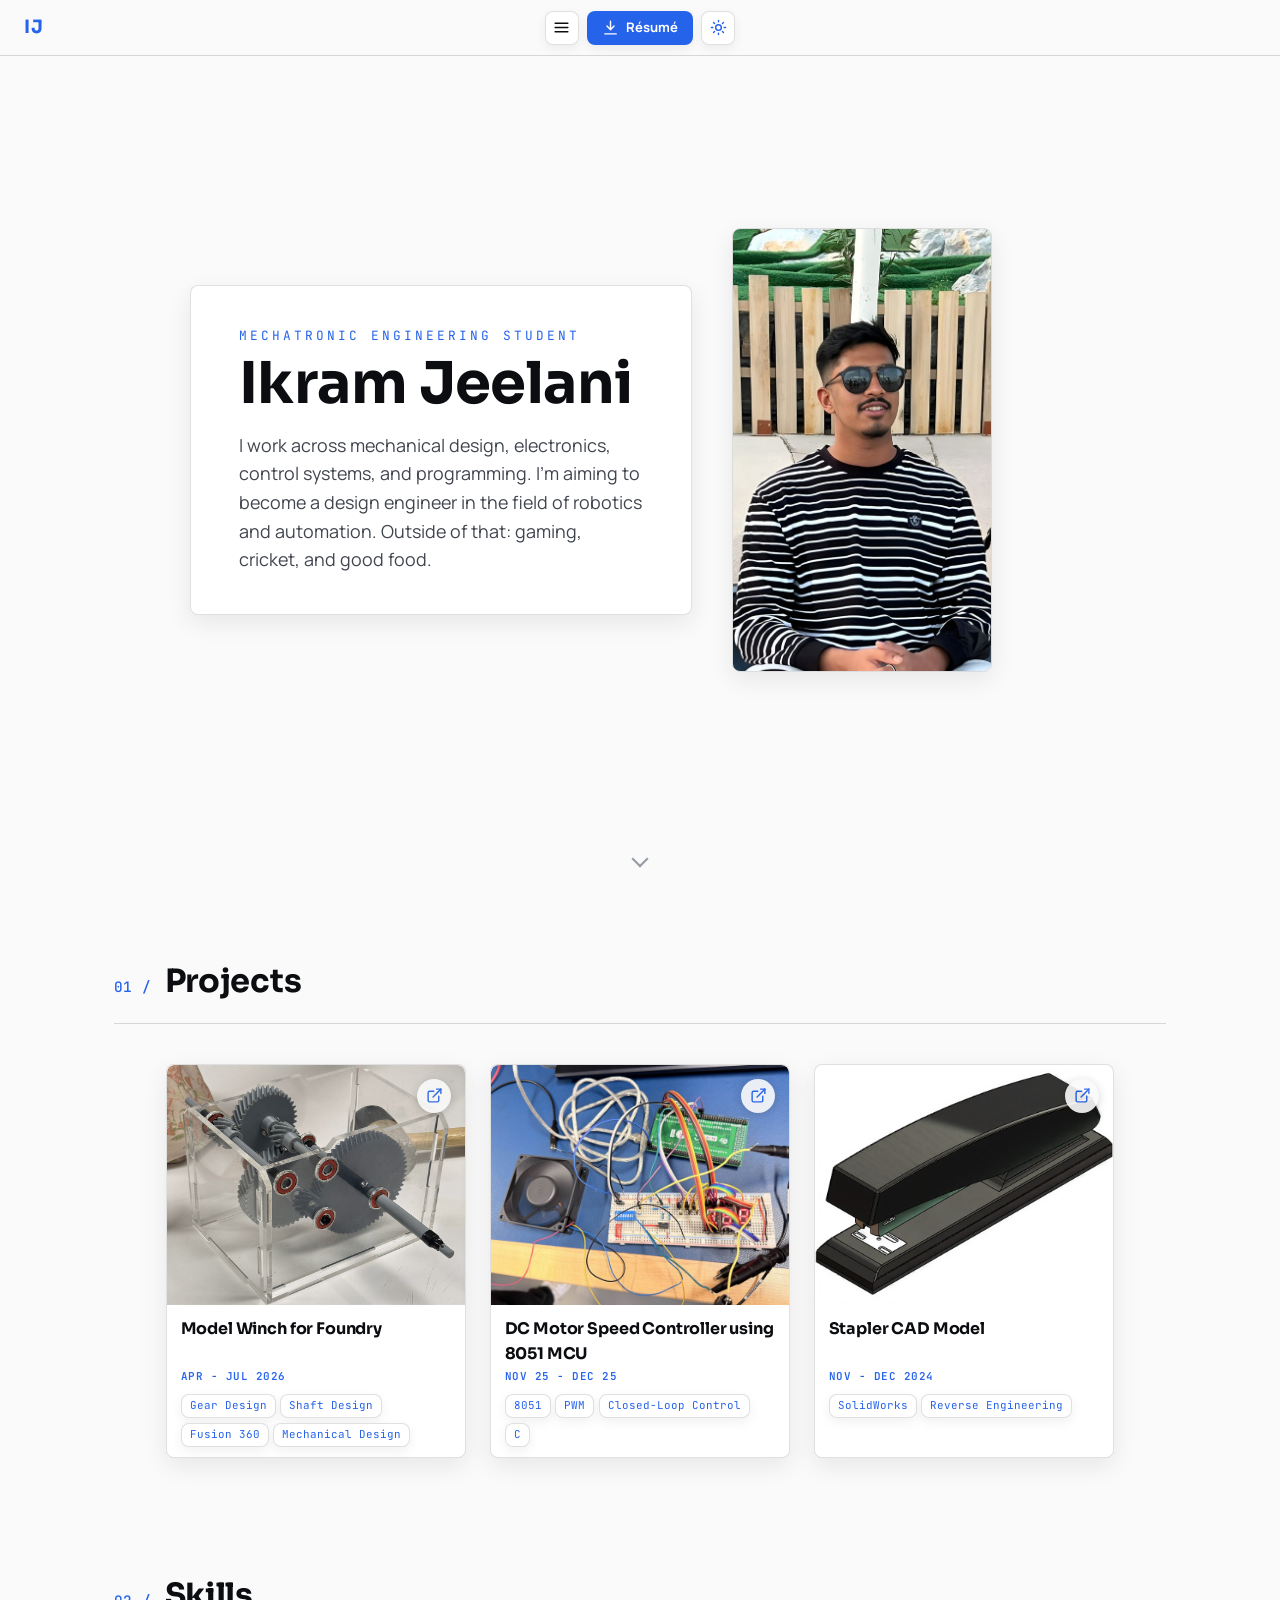
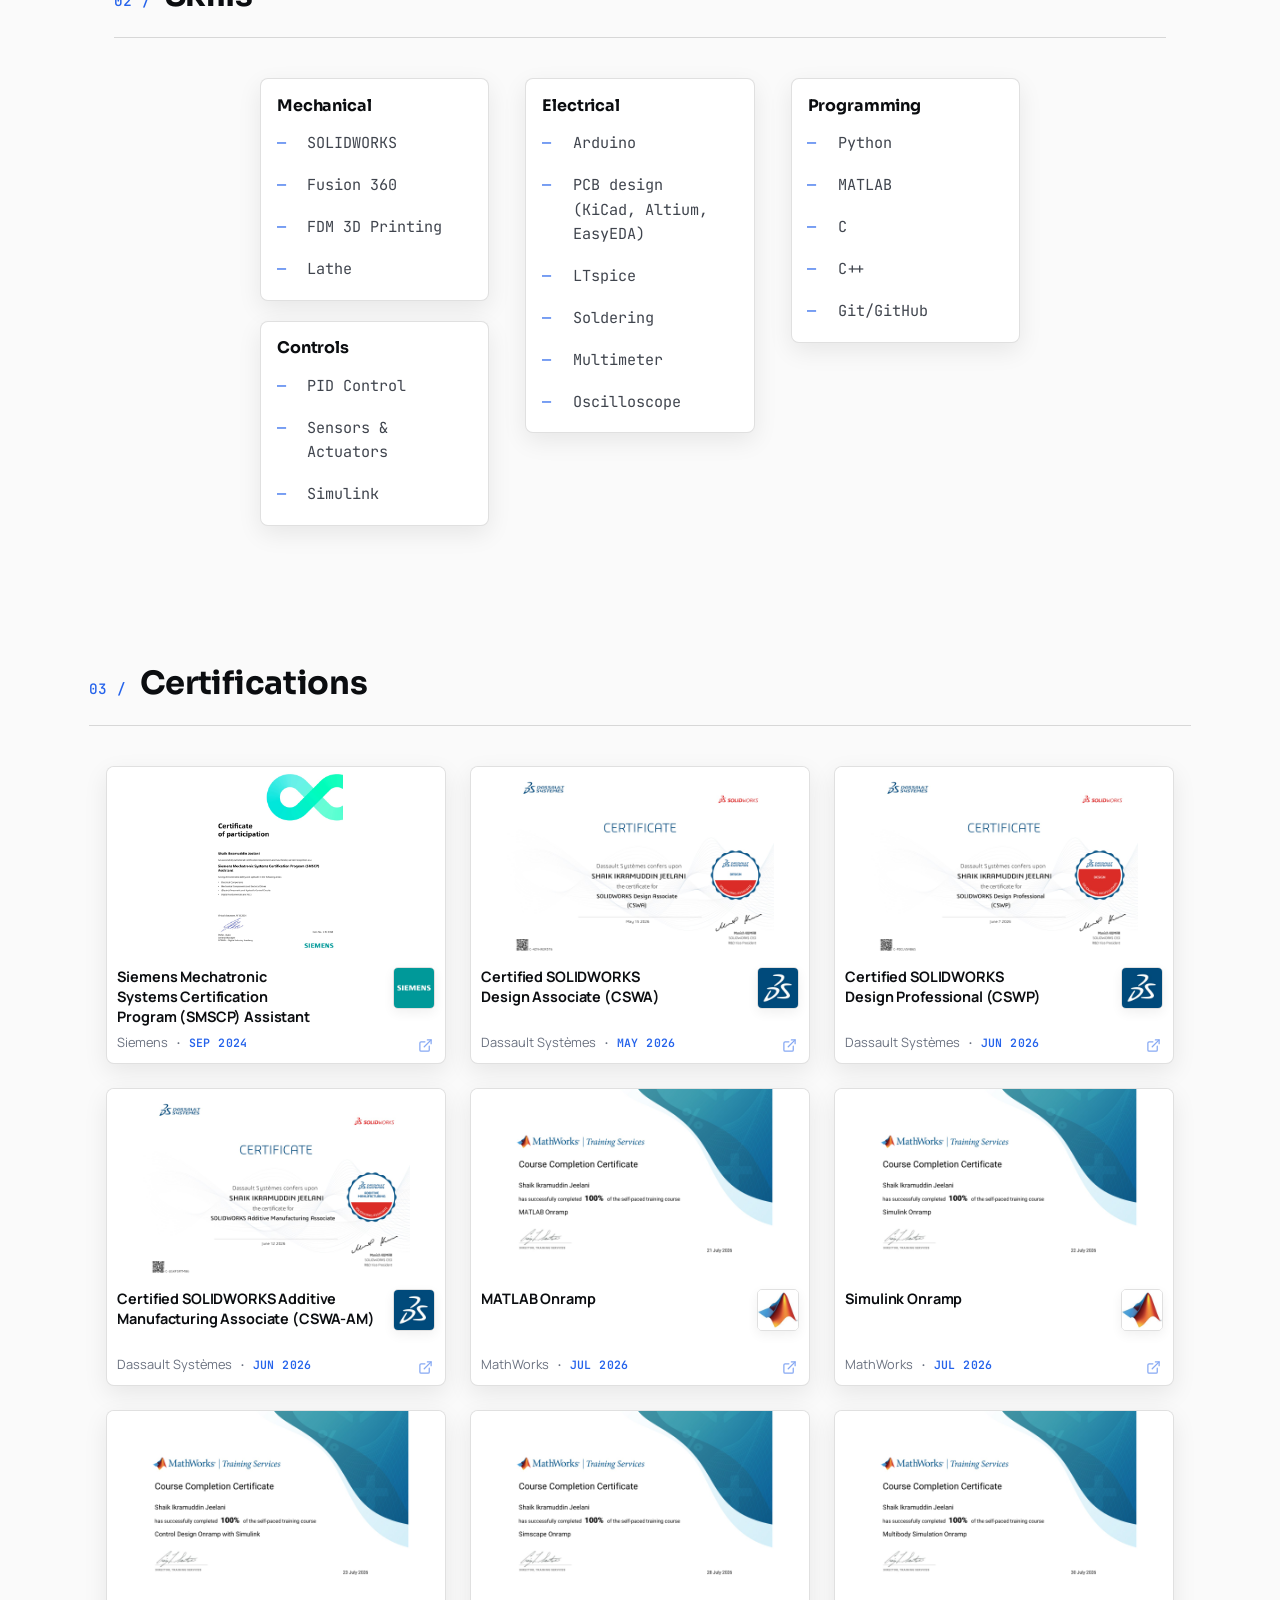
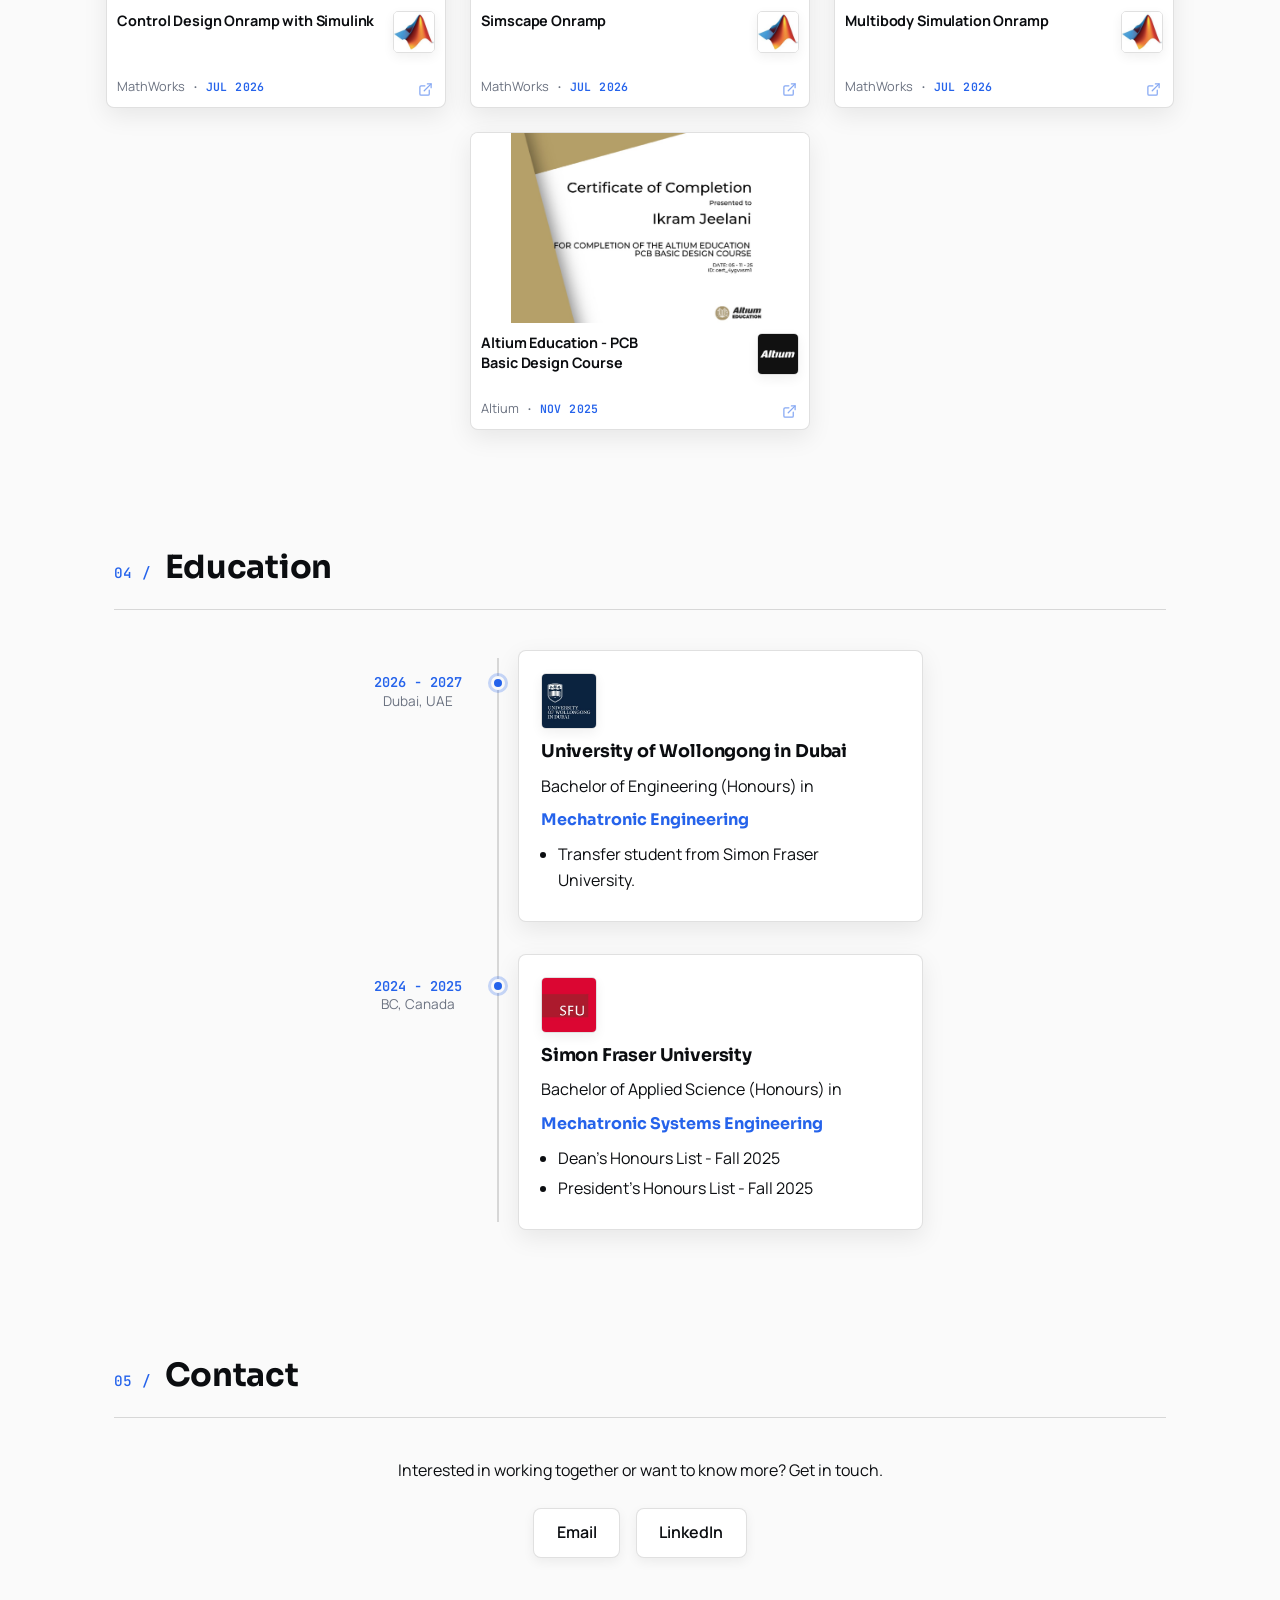
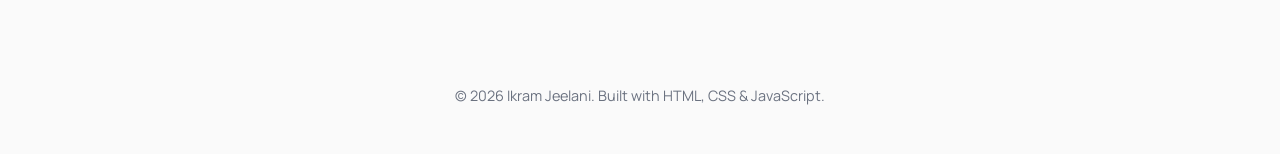
==== commit 3d3a7fc1: "Redesign to a flat, technical "spec sheet" visual language Researched current engineering/technical " ====
--- a/index.html
+++ b/index.html
@@ -42,7 +42,7 @@
   <link rel="icon" type="image/svg+xml" href="favicon.svg" />
   <link rel="preconnect" href="https://fonts.googleapis.com" />
   <link rel="preconnect" href="https://fonts.gstatic.com" crossorigin />
-  <link href="https://fonts.googleapis.com/css2?family=Manrope:wght@400;500;600;700&family=Sora:wght@500;600;700&display=swap" rel="stylesheet" />
+  <link href="https://fonts.googleapis.com/css2?family=Manrope:wght@400;500;600;700&family=Sora:wght@500;600;700&family=JetBrains+Mono:wght@400;500;600&display=swap" rel="stylesheet" />
   <link rel="stylesheet" href="styles.css" />
 
   <!-- Structured data for rich search results -->
--- a/styles.css
+++ b/styles.css
@@ -1,48 +1,40 @@
 ﻿/* ===== Theme tokens ===== */
-/* ===== Neumorphism + Glassmorphism =====
-   Every "surface" (card/bg-soft) is a TRANSLUCENT tint of the theme's base
-   color, blurred via backdrop-filter (the glass half) and still carrying
-   the paired light/dark soft shadow from the neumorphism pass (the depth
-   half) -- so panels read as frosted glass sitting slightly proud of the
-   page, not flat cutouts. --shadow-pressed is the inset
-   counterpart for :active/pressed states and "recessed" content (code
-   blocks, callouts). --border is a translucent glass-edge highlight, not
-   a hard line -- kept faint on structural dividers (timeline rail, TOC)
-   that still need to read as a line. */
+/* ===== Technical Minimal =====
+   Flat, not soft: a real 1px --border does the defining work (not a shadow
+   halo), corners are small/crisp rather than pill-rounded, and --font-mono
+   carries labels, numbers and dates — the "spec sheet" register that reads
+   as engineering rather than generic app-UI. One accent color, used with
+   real restraint. --shadow/--shadow-sm/--shadow-pressed are kept as tokens
+   (many components still reference them) but are now plain, single-
+   direction shadows instead of the old dual-tone neumorphic pair. */
 :root {
-  --bg: #14161c;
-  --bg-soft: rgba(255, 255, 255, 0.05);
-  --card: rgba(255, 255, 255, 0.065);
+  --bg: #0b0d10;
+  --bg-soft: #14171b;
+  --card: #14171b;
   --border: rgba(255, 255, 255, 0.1);
-  /* A genuinely visible hairline for STRUCTURAL dividers (timeline rail,
-     TOC rail, table rows, blockquote) -- distinct from --border, which is
-     a barely-there glass-edge highlight meant for card/button outlines,
-     not something meant to read as an actual line on its own. */
-  --divider: rgba(255, 255, 255, 0.22);
-  --glass-blur: 14px;
-  --shadow-dark: rgba(0, 0, 0, 0.55);
-  --shadow-light: rgba(255, 255, 255, 0.035);
-  --shadow: 8px 8px 16px var(--shadow-dark), -8px -8px 16px var(--shadow-light);
-  --shadow-sm: 4px 4px 8px var(--shadow-dark), -4px -4px 8px var(--shadow-light);
-  --shadow-pressed: inset 5px 5px 10px var(--shadow-dark), inset -5px -5px 10px var(--shadow-light);
-  --text: #ece7de;
+  --divider: rgba(255, 255, 255, 0.14);
+  --shadow: 0 8px 24px rgba(0, 0, 0, 0.35);
+  --shadow-sm: 0 4px 12px rgba(0, 0, 0, 0.3);
+  --shadow-pressed: inset 0 1px 4px rgba(0, 0, 0, 0.4);
+  --text: #f4f5f7;
   /* long-form copy: a notch dimmer than headings to avoid halation on dark */
-  --text-body: #c9d1d9;
-  --muted: #8b8fa0;
-  --accent: #a855f7;
-  --accent-hover: #c084fc;
-  --accent-rgb: 168, 85, 247; /* #a855f7 as r,g,b — for rgba() glows/washes */
+  --text-body: #b6bac2;
+  --muted: #6b7280;
+  --accent: #3b82f6;
+  --accent-hover: #60a5fa;
+  --accent-rgb: 59, 130, 246; /* #3b82f6 as r,g,b — for rgba() glows/washes */
   /* B&W + one accent: flat solid fills instead of the old purple->pink
      gradient, so the palette reads as one hue, not two. Kept as --grad/
      --grad-btn (not a rename) so every consumer — brand mark, hero name,
      underlines, buttons — picks this up with zero changes on their end. */
   --grad: var(--accent);
-  /* Plain --accent (#a855f7) is only 3.96:1 with white text, under the
-     4.5:1 AA floor for the bold button labels that sit on it — this deeper
-     stop (already used elsewhere in the old gradient) clears 6.04:1. */
-  --grad-btn: #8b2fd6;
+  /* Plain --accent (#3b82f6) is too light with white text for the bold
+     button labels that sit on it — this deeper stop clears the 4.5:1 AA
+     floor with real margin. */
+  --grad-btn: #2563eb;
   --font-display: "Sora", "Segoe UI", sans-serif;
   --font-body: "Manrope", -apple-system, BlinkMacSystemFont, "Segoe UI", Roboto, Helvetica, Arial, sans-serif;
+  --font-mono: "JetBrains Mono", ui-monospace, "SFMono-Regular", Consolas, monospace;
   /* Type scale — every font-size below is one of these tokens, named
      by its rem value x100 (e.g. --fs-100 = 1rem). Nothing in this file
      sets a bare font-size number anymore, so a difference between two
@@ -74,53 +66,43 @@
   --fs-200: 2rem;
   --fs-215: 2.15rem;
   --fs-240: 2.4rem;
-  /* Radius scale: xs for fine/text-level elements (inline code, PDF canvas),
-     sm for small square UI chips (logos, toolbar buttons, dock rows —
-     previously a mix of 7/8/9/10px with no reasoning behind which got which),
-     the base radius for everything else — cards/panels AND buttons/tags,
-     so every rounded corner on the site shares the same curve. */
-  --radius-xs: 7px;
-  --radius-sm: 11px;
-  --radius: 18px;
+  /* Radius scale: small and crisp on purpose — a technical panel, not a
+     soft app card. xs for fine/text-level elements (inline code, PDF
+     canvas), sm for small square UI chips (logos, toolbar buttons, dock
+     rows), the base radius for everything else — cards/panels AND
+     buttons/tags, so every rounded corner on the site shares the same curve. */
+  --radius-xs: 3px;
+  --radius-sm: 5px;
+  --radius: 8px;
   --max: 1100px;
 }
 
 /* ===== Light theme ===== */
 :root[data-theme="light"] {
-  --bg: #f6f3ec;
-  --bg-soft: rgba(255, 255, 255, 0.5);
-  --card: rgba(255, 255, 255, 0.6);
-  /* A white glass-edge highlight (the "correct" look for a raised card)
-     is invisible against the equally-light cream page background -- it
-     only reads at the corner the dark drop-shadow also darkens. A dark,
-     subtle line instead gives every card a visible boundary on all four
-     sides regardless of which corner the shadow lights up. */
-  --border: rgba(29, 26, 23, 0.12);
-  --divider: rgba(29, 26, 23, 0.18);
-  --glass-blur: 14px;
-  --shadow-dark: rgba(163, 153, 132, 0.55);
-  --shadow-light: rgba(255, 255, 255, 0.9);
-  --shadow: 8px 8px 16px var(--shadow-dark), -8px -8px 16px var(--shadow-light);
-  --shadow-sm: 4px 4px 8px var(--shadow-dark), -4px -4px 8px var(--shadow-light);
-  --shadow-pressed: inset 5px 5px 10px var(--shadow-dark), inset -5px -5px 10px var(--shadow-light);
-  --text: #1d1a17;
-  --text-body: #1d1a17; /* no halation on light — full contrast is fine */
-  /* Darkened from #7d7566: the original measured only 3.80:1 on --bg-soft
-     and 4.49:1 on --card, both under the 4.5:1 AA floor (dock-num digits,
-     the PDF zoom label, cert-issuer text). This clears both: 4.60:1 and
-     5.43:1 respectively. */
-  --muted: #6f685b;
-  --accent: #6d28d9; /* deeper than dark mode's purple so small text clears AA on white */
-  --accent-hover: #5b21b6;
-  --accent-rgb: 109, 40, 217; /* #6d28d9 as r,g,b — for rgba() glows/washes */
+  --bg: #fafafa;
+  --bg-soft: #ffffff;
+  --card: #ffffff;
+  --border: rgba(0, 0, 0, 0.12);
+  --divider: rgba(0, 0, 0, 0.14);
+  --shadow: 0 8px 24px rgba(0, 0, 0, 0.08);
+  --shadow-sm: 0 4px 12px rgba(0, 0, 0, 0.06);
+  --shadow-pressed: inset 0 1px 4px rgba(0, 0, 0, 0.1);
+  --text: #0b0d10;
+  --text-body: #40454e; /* no halation on light — full contrast is fine */
+  /* Kept deep enough to clear the 4.5:1 AA floor on both --bg-soft and
+     --card (dock-num digits, the PDF zoom label, cert-issuer text). */
+  --muted: #6b7280;
+  --accent: #2563eb; /* deeper than dark mode's blue so small text clears AA on white */
+  --accent-hover: #1d4ed8;
+  --accent-rgb: 37, 99, 235; /* #2563eb as r,g,b — for rgba() glows/washes */
   --grad: var(--accent);
-  --grad-btn: var(--accent); /* 7.1:1 with white text, well clear of AA */
+  --grad-btn: var(--accent); /* deep enough to clear AA with white text */
 }
 /* B&W + one accent: the name is the site's biggest piece of text, so it
    stays plain --text — clean black/white typography — with the accent
    reserved for smaller, purposeful spots (eyebrow, buttons, links, tags)
    instead of colorizing the largest element on the page too. */
-:root[data-theme="light"] .project-content strong { color: #1d1a17; }
+:root[data-theme="light"] .project-content strong { color: #0b0d10; }
 
 * { box-sizing: border-box; }
 
@@ -137,22 +119,6 @@
      background/text color got stuck on the very first toggle and never
      moved again. Removing it fixes the toggle; the switch is now instant
      instead of faded. */
-}
-
-/* Seigaiha (青海波) — traditional Japanese overlapping-wave pattern.
-   Two staggered rows of concentric semicircle arcs create the classic
-   fish-scale motif. Kept very faint (half the opacity of an earlier pass)
-   so it reads as texture, not visible grain. */
-body::before {
-  content: '';
-  position: fixed; inset: 0; z-index: -1; pointer-events: none;
-  background-image: url("data:image/svg+xml,%3Csvg xmlns='http://www.w3.org/2000/svg' width='60' height='30' viewBox='0 0 60 30'%3E%3Cg fill='none' stroke='%23ece7de' stroke-width='0.7'%3E%3Cpath d='M0 15a15 15 0 0 1 30 0M30 15a15 15 0 0 1 30 0M-15 30a15 15 0 0 1 30 0M15 30a15 15 0 0 1 30 0M45 30a15 15 0 0 1 30 0'/%3E%3Cpath d='M5 15a10 10 0 0 1 20 0M35 15a10 10 0 0 1 20 0M-10 30a10 10 0 0 1 20 0M20 30a10 10 0 0 1 20 0M50 30a10 10 0 0 1 20 0'/%3E%3Cpath d='M10 15a5 5 0 0 1 10 0M40 15a5 5 0 0 1 10 0M-5 30a5 5 0 0 1 10 0M25 30a5 5 0 0 1 10 0M55 30a5 5 0 0 1 10 0'/%3E%3C/g%3E%3C/svg%3E");
-  background-size: 80px 40px;
-  opacity: 0.02;
-}
-:root[data-theme="light"] body::before {
-  background-image: url("data:image/svg+xml,%3Csvg xmlns='http://www.w3.org/2000/svg' width='60' height='30' viewBox='0 0 60 30'%3E%3Cg fill='none' stroke='%231d1a17' stroke-width='0.7'%3E%3Cpath d='M0 15a15 15 0 0 1 30 0M30 15a15 15 0 0 1 30 0M-15 30a15 15 0 0 1 30 0M15 30a15 15 0 0 1 30 0M45 30a15 15 0 0 1 30 0'/%3E%3Cpath d='M5 15a10 10 0 0 1 20 0M35 15a10 10 0 0 1 20 0M-10 30a10 10 0 0 1 20 0M20 30a10 10 0 0 1 20 0M50 30a10 10 0 0 1 20 0'/%3E%3Cpath d='M10 15a5 5 0 0 1 10 0M40 15a5 5 0 0 1 10 0M-5 30a5 5 0 0 1 10 0M25 30a5 5 0 0 1 10 0M55 30a5 5 0 0 1 10 0'/%3E%3C/g%3E%3C/svg%3E");
-  opacity: 0.022;
 }
 
 a { color: inherit; text-decoration: none; }
@@ -209,43 +175,30 @@
   color: var(--text); /* headings keep full brightness; body copy is a notch dimmer */
 }
 
+/* ===== Monospace for labels/dates/tags =====
+   The one deliberate "technical" typographic signature: every date, tag
+   and section index reads like a spec sheet rather than prose. */
+.card-date, .cert-date, .tl-date, .edu-date, .project-date,
+.tag, .eyebrow {
+  font-family: var(--font-mono);
+}
+
 /* ===== Header ===== */
-/* Floating glass pill (not an edge-to-edge bar): a fixed max-width, centred,
-   fully rounded (border-radius: 999px, so it stays a true pill/stadium
-   shape regardless of height), always-on frosted glass rather than only
-   once scrolled -- it needs to read as glass floating over the hero from
-   first paint, matching the reference. */
+/* Plain flush bar, not a floating pill: full width, flat against the
+   viewport top, no radius, no shadow lifting it off the page. Reads as
+   part of the page rather than a card sitting on top of it — separated
+   from the content below by nothing more than a hairline. */
 .site-header {
   position: sticky;
-  top: 0.9rem;
+  top: 0;
   z-index: 50;
   display: flex;
   align-items: center;
   gap: 1.75rem;
-  max-width: min(1050px, 94vw);
-  margin: 0 auto;
-  padding: 0.8rem 1.35rem;
-  border-radius: 999px;
-  border: 1px solid var(--border);
-  background: var(--liquid-sheen, none), var(--card);
-  box-shadow: var(--shadow);
-  backdrop-filter: blur(var(--glass-blur, 14px)) saturate(150%);
-  -webkit-backdrop-filter: blur(var(--glass-blur, 14px)) saturate(150%);
-}
-/* Cursor spotlight that follows the mouse across the nav -- rounded to
-   match the pill so the glow doesn't spill past the rounded corners. */
-.site-header::before {
-  content: "";
-  position: absolute;
-  inset: 0;
-  z-index: 0;
-  border-radius: inherit;
-  pointer-events: none;
-  background: radial-gradient(200px circle at var(--x, -300px) var(--y, 50%), rgba(var(--accent-rgb), 0.14), transparent 60%);
-  opacity: 0;
-  transition: opacity 0.3s ease;
-}
-.site-header:hover::before { opacity: 1; }
+  padding: 1.15rem 1.5rem;
+  background: var(--bg);
+  border-bottom: 1px solid var(--divider);
+}
 
 .brand {
   position: relative;
@@ -303,11 +256,13 @@
   z-index: 3;
   display: flex;
   align-items: center;
-  /* No flex `gap` here on purpose: gap inserts space on BOTH sides of every
-     child, including the résumé button when it's collapsed to width:0 while
-     hidden — that phantom double-gap is what used to wedge the two toggles
-     apart on first load. Spacing instead lives on theme-toggle's own
-     margin-right, so it collapses to nothing right along with the button. */
+  /* The résumé button is only ever added to the DOM at all when RESUME.show
+     is true (branding.js) — never rendered-then-hidden — so a plain gap
+     here can't produce a phantom double-gap around a collapsed button.
+     Keeps spacing consistent regardless of which controls are present or
+     what order they're in (dropdown/résumé/toggle on small screens,
+     résumé/toggle on wide ones). */
+  gap: 0.5rem;
 }
 .theme-toggle {
   position: relative; /* anchors the invisible touch-target extension below */
@@ -363,7 +318,6 @@
   font-weight: 700;
   font-size: var(--fs-82);
   white-space: nowrap;
-  margin-right: 0.5rem;
   transition: opacity 0.2s ease, transform 0.15s ease, box-shadow 0.15s;
 }
 .nav-resume-btn:hover { opacity: 0.85; }
@@ -562,33 +516,37 @@
 }
 .btn-primary:hover { filter: brightness(1.12); }
 
-/* ===== Section headings ===== */
+/* ===== Section headings =====
+   A "spec sheet" header, not a centered display title: a mono-numbered
+   index (auto-incrementing via CSS counter, so it can't drift out of sync
+   as sections are added/removed/reordered) plus a full-width hairline
+   rather than a small centered underline bar. */
+#sections { counter-reset: section-num; }
 .section-title {
-  text-align: center;
+  counter-increment: section-num;
+  display: flex;
+  align-items: baseline;
+  gap: 0.85rem;
+  text-align: left;
   font-size: var(--fs-200);
-  margin: 0 0 2rem;
-}
-.section-title::after {
-  content: "";
-  display: block;
-  width: 54px;
-  height: 3px;
-  margin: 0.7rem auto 0;
-  border-radius: 3px;
-  background: var(--grad);
+  margin: 0 0 2.5rem;
+  padding-bottom: 1rem;
+  border-bottom: 1px solid var(--divider);
+}
+.section-title::before {
+  content: counter(section-num, decimal-leading-zero) " /";
+  font-family: var(--font-mono);
+  font-size: var(--fs-90);
+  font-weight: 500;
+  color: var(--accent);
+  letter-spacing: 0.02em;
 }
 
 /* "Arrival" flash when you navigate to a section from the nav */
 .section.flash .section-title { animation: title-pop 0.9s ease; }
-.section.flash .section-title::after { animation: underline-sweep 0.9s ease; }
 @keyframes title-pop {
-  0%   { opacity: 0.6; }
+  0%   { opacity: 0.5; }
   100% { opacity: 1; }
-}
-@keyframes underline-sweep {
-  0%   { width: 54px; }
-  45%  { width: 210px; }
-  100% { width: 54px; }
 }
 
 /* ===== Generic section wrapper ===== */
@@ -699,8 +657,9 @@
 }
 .tl-role { font-weight: 700; font-size: var(--fs-105); }
 .tl-company { color: var(--accent); font-weight: 600; margin-top: 0.1rem; }
-/* Dark theme: --accent on --card measures only 4.21:1, under the 4.5:1 AA
-   floor — same fix as .cert-date below. */
+/* Dark theme: kept on --accent-hover (not --accent) for text on --card —
+   the lighter hover stop keeps a comfortable AA margin regardless of which
+   accent hue is active, same fix as .cert-date below. */
 :root:not([data-theme="light"]) .tl-company { color: var(--accent-hover); }
 .tl-points { margin: 0.7rem 0 0; padding-left: 1.1rem; color: var(--text); }
 .tl-points li { margin-bottom: 0.3rem; }
@@ -868,10 +827,11 @@
 }
 /* no leading dot when there's no issuer to separate it from */
 .cert-date:first-child::before { content: none; }
-/* Dark theme: --accent (#a855f7) on the dark card measures only 4.52:1 at this
-   size — technically AA, but no margin. --accent-hover is lighter, so on a dark
-   background it lifts clear. (:not([data-theme=light]) also covers the default,
-   attribute-less state, which uses the dark tokens.) */
+/* Dark theme: kept on --accent-hover (not --accent) at this size for a
+   comfortable AA margin regardless of which accent hue is active —
+   --accent-hover is lighter, so on a dark background it lifts clear.
+   (:not([data-theme=light]) also covers the default, attribute-less state,
+   which uses the dark tokens.) */
 :root:not([data-theme="light"]) .cert-date { color: var(--accent-hover); }
 /* Rounded + outlined so each mark reads as a deliberate brand tile: these are
    square JPEGs with baked-in white backgrounds, which otherwise bleed into a
@@ -1021,8 +981,9 @@
   font-weight: 700;
   color: var(--accent);
 }
-/* Dark theme: --accent on --card measures only 4.21:1, under the 4.5:1 AA
-   floor — same fix as .cert-date. */
+/* Dark theme: kept on --accent-hover (not --accent) for text on --card —
+   the lighter hover stop keeps a comfortable AA margin regardless of which
+   accent hue is active, same fix as .cert-date. */
 :root:not([data-theme="light"]) .edu-major { color: var(--accent-hover); }
 .edu-details { color: var(--text); margin: 0.5rem 0 0; }
 .edu-points { margin: 0.1rem 0 0; padding-left: 1.1rem; color: var(--text); }
@@ -1110,8 +1071,9 @@
   letter-spacing: 0.5px;
   text-transform: uppercase;
 }
-/* Dark theme: --accent on --card measures only 4.21:1, under the 4.5:1 AA
-   floor — same fix as .cert-date. */
+/* Dark theme: kept on --accent-hover (not --accent) for text on --card —
+   the lighter hover stop keeps a comfortable AA margin regardless of which
+   accent hue is active, same fix as .cert-date. */
 :root:not([data-theme="light"]) .card-date { color: var(--accent-hover); }
 /* tags grouped at the bottom; the gap sits above the tags */
 .card-foot { margin-top: 0.25rem; display: flex; flex-direction: column; gap: 0.3rem; }
@@ -1175,15 +1137,13 @@
   font-size: var(--fs-90);
 }
 
-/* ===== Project detail page ===== */
+/* ===== Project detail page =====
+   No boxed card wrapper — the write-up sits directly on the page
+   background, just a constrained reading width. */
 .project-page {
   max-width: 820px;
   margin: 3rem auto 4rem;
-  padding: 2rem 2rem 2.5rem;
-  background: var(--card);
-  border: 1px solid var(--border);
-  border-radius: var(--radius);
-  box-shadow: var(--shadow);
+  padding: 0 1.5rem;
 }
 /* ===== Table of contents (detail page, wide screens) =====
    Fixed to the left edge, listing THIS page's own h2/h3 sections — built
@@ -1264,8 +1224,9 @@
   text-transform: uppercase;
   margin: 0 0 1.5rem;
 }
-/* Dark theme: --accent on --card measures only 4.21:1, under the 4.5:1 AA
-   floor — same fix as .cert-date. */
+/* Dark theme: kept on --accent-hover (not --accent) for text on --card —
+   the lighter hover stop keeps a comfortable AA margin regardless of which
+   accent hue is active, same fix as .cert-date. */
 :root:not([data-theme="light"]) .project-date { color: var(--accent-hover); }
 .tags { display: flex; flex-wrap: wrap; gap: 0.5rem; margin-bottom: 2rem; }
 .tag {
@@ -1279,11 +1240,12 @@
   /* a single long token ("SOLIDWORKS") can otherwise overflow ~280px screens */
   overflow-wrap: anywhere;
 }
-/* Dark theme: --accent on --bg-soft measures only 3.77:1, well under the
-   4.5:1 AA floor — every project/cert tech-tag pill in dark mode.
-   :where() keeps this at .tag's own specificity so it still loses to the
-   more specific .skill-group .tag override below, which intentionally
-   uses a different color. */
+/* Dark theme: kept on --accent-hover (not --accent) for a comfortable AA
+   margin against --bg-soft regardless of which accent hue is active —
+   every project/cert tech-tag pill in dark mode. :where() keeps this at
+   .tag's own specificity so it still loses to the more specific
+   .skill-group .tag override below, which intentionally uses a different
+   color. */
 :where(:root:not([data-theme="light"])) .tag { color: var(--accent-hover); }
 .project-links { display: flex; flex-wrap: wrap; gap: 1rem; margin-top: 2.5rem; }
 
@@ -1301,8 +1263,9 @@
 .project-content h2 { font-size: var(--fs-160); margin: 2.5rem 0 1rem; }
 .project-content h3 { font-size: var(--fs-125); margin: 1.8rem 0 0.75rem; }
 .project-content a { color: var(--accent); text-decoration: underline; }
-/* Dark theme: --accent on --card measures only 4.21:1, under the 4.5:1 AA
-   floor — same fix as .cert-date. */
+/* Dark theme: kept on --accent-hover (not --accent) for text on --card —
+   the lighter hover stop keeps a comfortable AA margin regardless of which
+   accent hue is active, same fix as .cert-date. */
 :root:not([data-theme="light"]) .project-content a { color: var(--accent-hover); }
 .project-content strong { color: #fff; }
 .project-content ul,
@@ -1496,34 +1459,76 @@
    spacing — below that even the tighter nav can't fit without crowding. */
 @media (max-width: 1300px) {
   .nav-toggle { display: flex; }
+  /* Desktop pushes .header-controls to the right edge via margin-left:auto
+     (brand left, controls+hamburger right). Once the hamburger has folded
+     the nav links away, "right-aligned" no longer has a reason to be true —
+     center the whole cluster (résumé + theme toggle + hamburger) in the
+     header instead, same idea as the old 3-column brand|controls|nav grid. */
+  /* True centering relative to the whole pill (not "centered in the space
+     left over after brand"): flexbox auto-margins only give space-between-
+     style centering, which shifts off-center as soon as brand's width
+     changes. left:0/right:0 + width:fit-content + margin-inline:auto centers
+     on the header itself, independent of brand's width, matching the
+     original 3-column brand|controls|nav grid this replaced — deliberately
+     NOT transform:translateX(-50%): its children (.theme-toggle,
+     .nav-toggle) carry backdrop-filter, and a transformed ancestor wrapping
+     backdrop-filter descendants is the same combination confirmed broken
+     on real Mobile Safari for the nav dropdown below (see its comment). */
+  .header-controls {
+    position: absolute;
+    left: 0;
+    right: 0;
+    width: fit-content;
+    margin-inline: auto;
+  }
+  /* Full-bleed solid panel dropping straight down from the header, not a
+     small floating box — no radius, no side margins, edge to edge with the
+     viewport. Deliberately OPAQUE (var(--grad-btn), the same AA-verified
+     deep accent stop the buttons use, not the translucent glass
+     --bg-soft/--card the rest of the header uses) — same reasoning as
+     .skip-link/.card-open/.pdf-box: this sits over arbitrary hero content
+     and has to stay legible regardless of what's behind it. It also can't
+     lean on backdrop-filter for that legibility even in principle: on real
+     Mobile Safari this popover (position:absolute, transitioning opacity,
+     living inside a position:sticky header) rendered with NO visible blur
+     or tint at all — a confirmed WebKit backdrop-filter compositing gap,
+     not a Chromium-testable one. An opaque background can't fail that way. */
   .site-header nav {
     position: absolute;
-    top: calc(100% + 8px);
-    right: 1rem;
+    top: 100%;
+    left: 0;
+    right: 0;
     flex-direction: column;
     align-items: stretch;
     justify-content: flex-start;
-    gap: 0.15rem;
-    min-width: 190px;
-    padding: 0.5rem;
-    background: var(--bg-soft);
-    border: 1px solid var(--border);
-    border-radius: var(--radius);
-    box-shadow: var(--shadow);
-    backdrop-filter: blur(var(--glass-blur)) saturate(150%);
-    -webkit-backdrop-filter: blur(var(--glass-blur)) saturate(150%);
+    gap: 0;
+    padding: 0.5rem 1.5rem;
+    background: var(--grad-btn);
+    border: none;
+    border-top: 1px solid rgba(255, 255, 255, 0.15);
+    box-shadow: 0 12px 24px rgba(0, 0, 0, 0.25);
     opacity: 0;
-    transform: translateY(-8px);
     pointer-events: none;
-    transition: opacity 0.2s ease, transform 0.2s ease;
+    transition: opacity 0.2s ease;
   }
   .site-header nav.open {
     opacity: 1;
-    transform: none;
     pointer-events: auto;
   }
-  .site-header nav a { padding: 0.55rem 0.75rem; border-radius: var(--radius-sm); }
-  .site-header nav a:hover { background: var(--card); color: var(--text); }
+  .site-header nav a {
+    padding: 0.9rem 0;
+    border-radius: 0;
+    border-bottom: 1px solid rgba(255, 255, 255, 0.15);
+    color: #fff;
+    font-weight: 600;
+    font-size: var(--fs-108);
+  }
+  .site-header nav a:last-child { border-bottom: none; }
+  .site-header nav a:hover { background: rgba(255, 255, 255, 0.1); color: #fff; }
+  /* The default focus ring is var(--accent) — invisible against a panel
+     that IS var(--grad-btn), a stop of that same hue. White reads clearly
+     against it instead. */
+  .site-header nav a:focus-visible { outline-color: #fff; }
 }
 
 /* Tablet & phone spacing */
@@ -1541,7 +1546,7 @@
   .project-content .two-col { grid-template-columns: 1fr; }
   .project-content img { max-width: 100%; }
   .project-page h1 { font-size: var(--fs-190); }
-  .project-page { padding: 2rem 1.25rem 3rem; }
+  .project-page { padding: 0 1.25rem; }
   /* Full-width, easy-to-tap action buttons on phones */
   .project-links { flex-direction: column; align-items: stretch; }
   .project-links .btn { width: 100%; text-align: center; padding: 0.85rem 1.4rem; }
@@ -1691,18 +1696,17 @@
   .section { padding: 3rem 1.25rem; }
 }
 @media (max-width: 480px) {
-  .site-header { padding: 0.85rem 1rem; }
+  .site-header { padding: 1.1rem 1rem; }
   .hero { padding: 2.5rem 1.1rem; }
   .hero h1 { font-size: var(--fs-215); }
   .subtitle { font-size: var(--fs-98); }
   .section-title { font-size: var(--fs-160); }
-  .theme-toggle { width: 32px; height: 32px; margin-right: 0.45rem; }
+  .theme-toggle { width: 32px; height: 32px; }
   .nav-resume-btn {
     height: 32px;
     font-size: var(--fs-78);
     gap: 0.35rem;
     padding: 0 0.75rem;
-    margin-right: 0.45rem;
   }
   /* 32px visuals need a bigger extension to reach the ~44px touch floor */
   .theme-toggle::after,
@@ -1719,23 +1723,3 @@
   .nav-resume-btn span { display: none; }
 }
 
-/* ===== Glassmorphism: backdrop blur =====
-   The translucent --card/--bg-soft backgrounds above only read as GLASS
-   once whatever's behind them is blurred -- one combined rule for every
-   surface that uses those tokens, appended last so it doesn't need to
-   touch each rule's own background/border/shadow individually. Skips:
-   - .skip-link, .card-open: deliberately opaque (var(--bg)) -- they need
-     to stay legible against WHATEVER arbitrary content sits behind them
-     (page content / a project photo), not blend into it.
-   - .pdf-box, .pdf-toolbar, .pdf-tool-btn: also opaque (var(--bg)) -- this
-     modal already sits over its own dedicated dark, blurred backdrop, so
-     stacking glass on glass let that backdrop bleed through inconsistently
-     between themes (near-invisible in light, an ugly dark halo in dark).
-   - plain opaque photos (card-img, project-hero, logos): blurring what's
-     behind a fully opaque image is invisible, so there's no point. */
-.theme-toggle, .nav-toggle, .hero-card, .btn, .tl-card, .skill-group,
-.cert-card, .edu-card, .card, .project-page, .tag,
-.project-content .callout, .project-content code, .project-content pre {
-  backdrop-filter: blur(var(--glass-blur)) saturate(150%);
-  -webkit-backdrop-filter: blur(var(--glass-blur)) saturate(150%);
-}
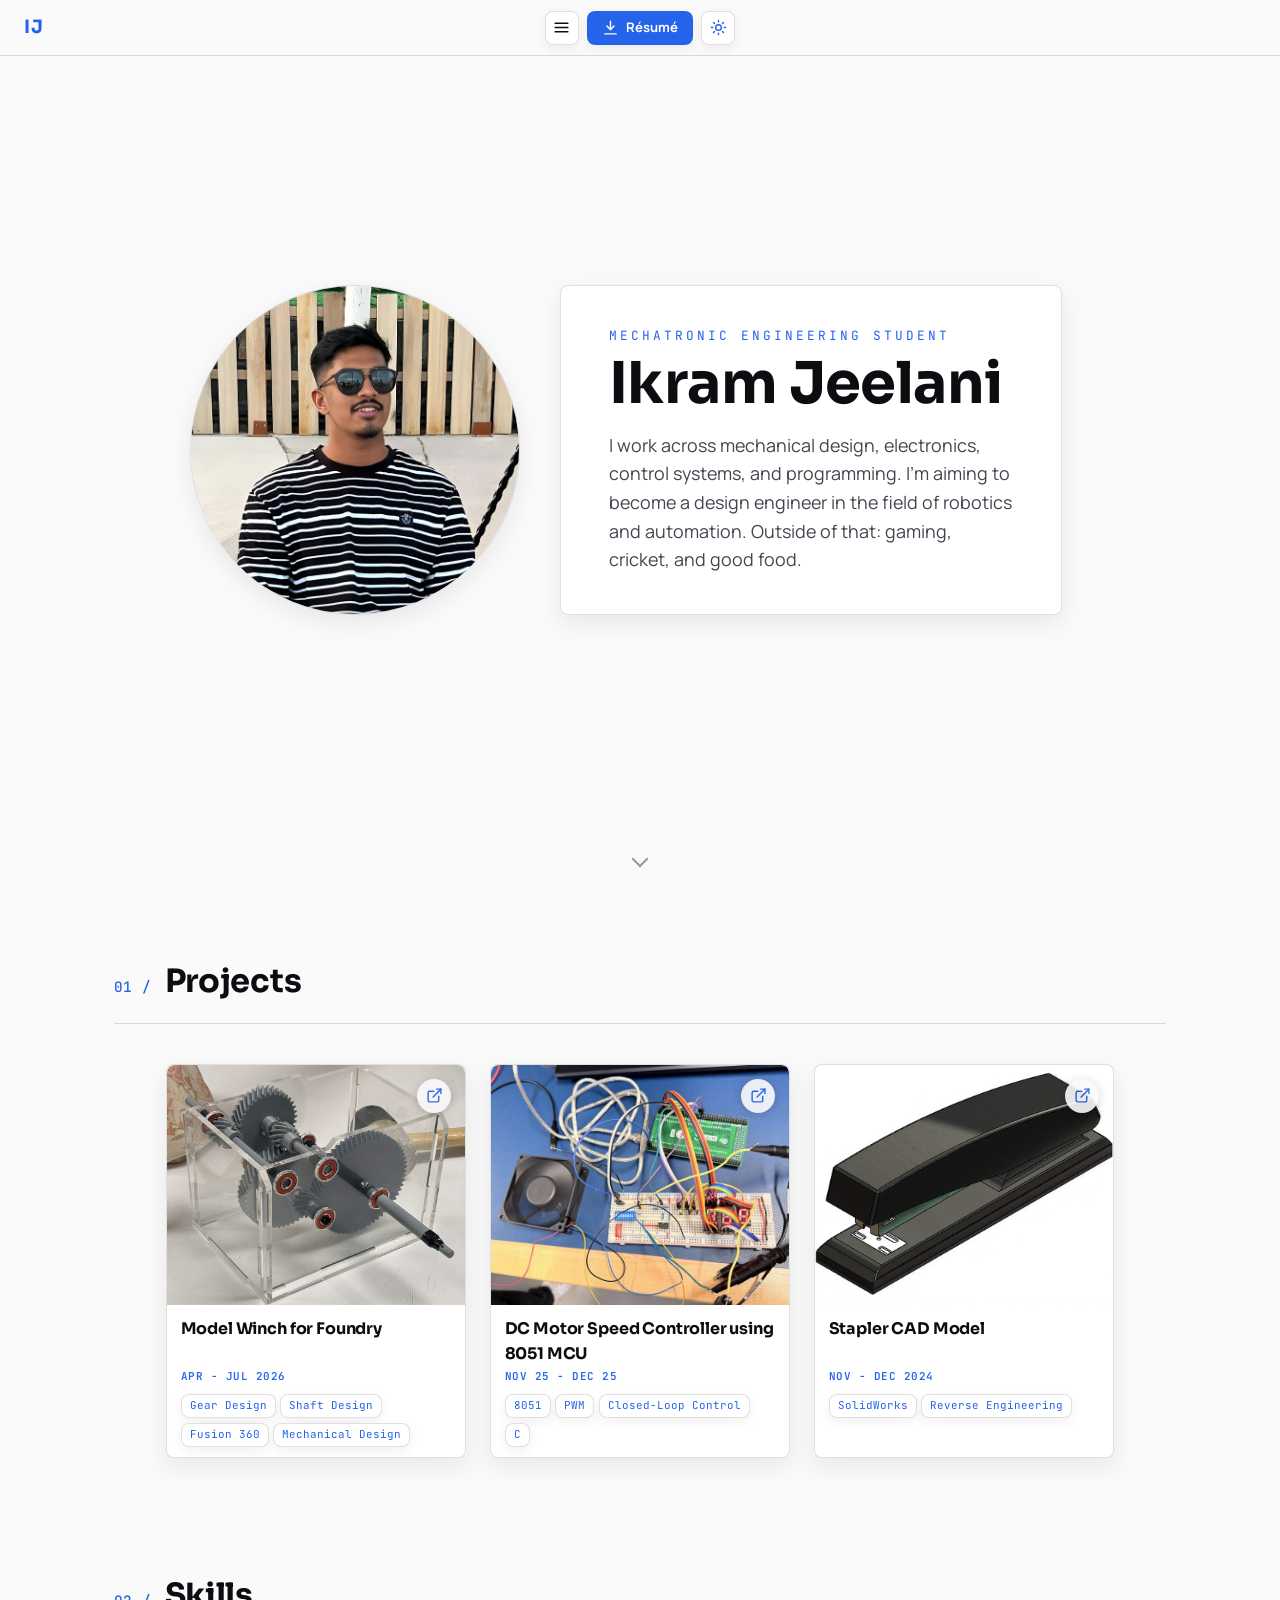
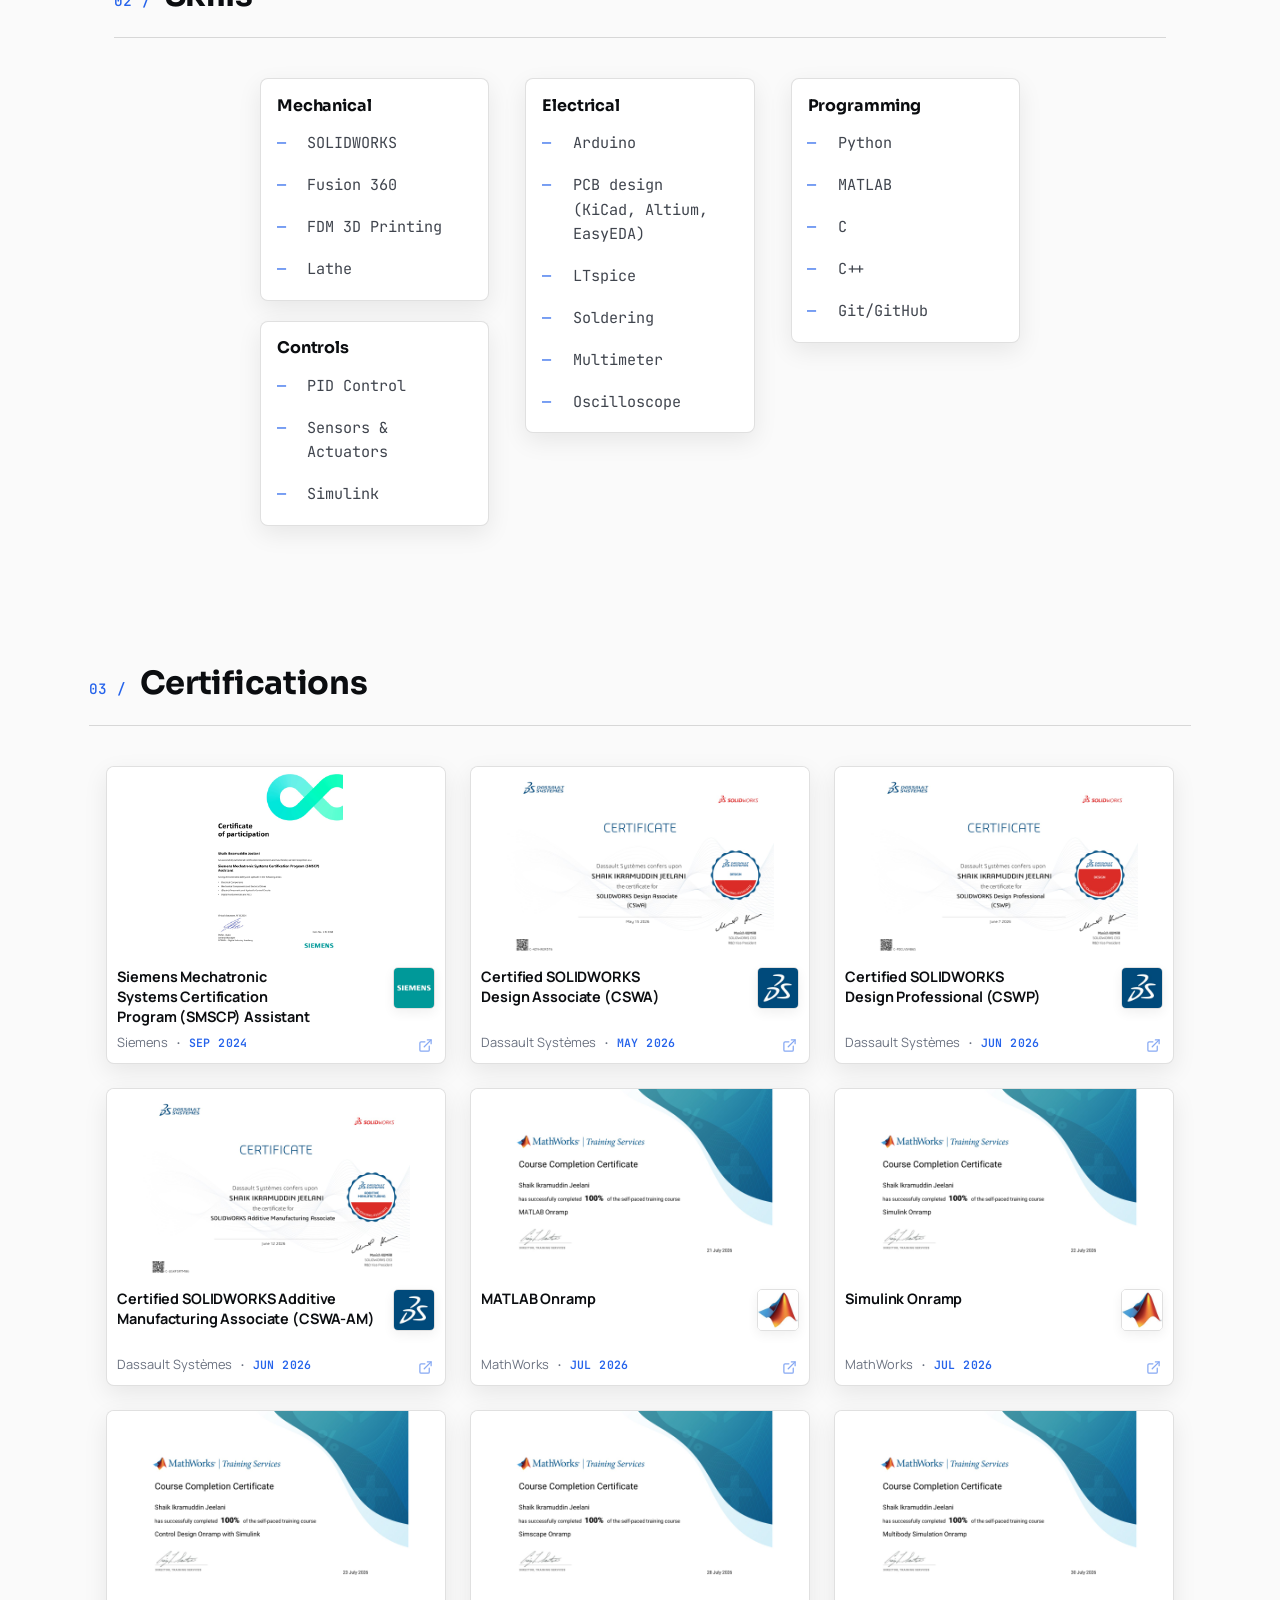
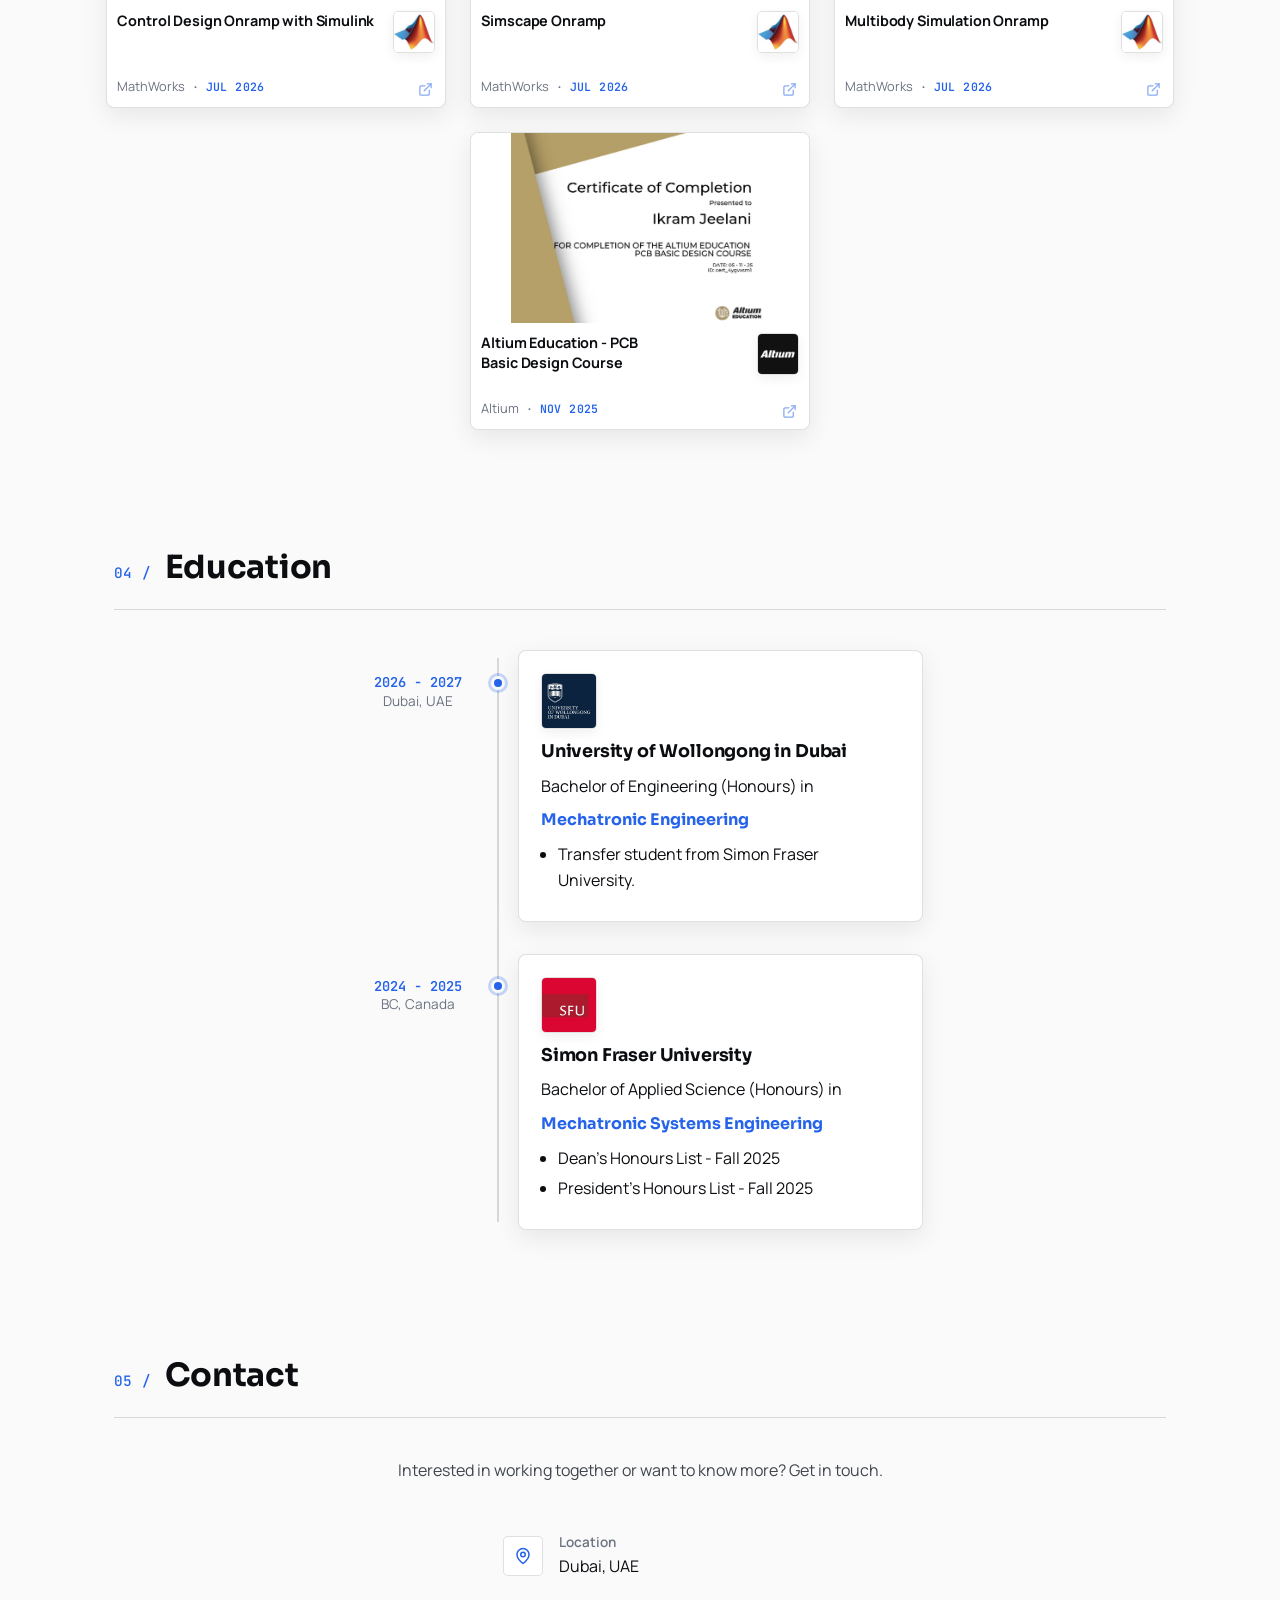
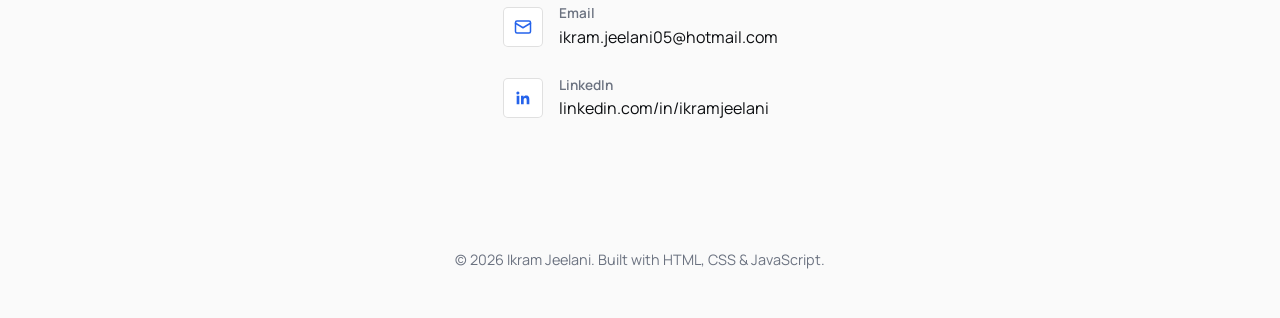
==== commit eb1dabbc: "Redesign Contact section; hero photo becomes a height-matched circle Contact: - Simplified back to a" ====
--- a/index.html
+++ b/index.html
@@ -83,6 +83,11 @@
   <main id="sections">
     <section id="home" class="hero">
       <div class="hero-right">
+        <!-- Filled in by main.js from PROFILE.photo; stays hidden if unset. Sits
+             outside .hero-card (not inside it), on its left, as a circle whose
+             diameter tracks the card's own height via CSS (align-self:stretch +
+             aspect-ratio:1) — see .hero-about-photo in styles.css. -->
+        <img class="hero-about-photo intro-item" style="--intro-delay:1000ms" id="heroAboutPhoto" alt="" width="260" height="260" fetchpriority="high" hidden>
         <div class="hero-card">
           <div class="hero-text">
             <p class="eyebrow intro-item" style="--intro-delay:200ms" data-role>Engineering Portfolio</p>
@@ -92,10 +97,6 @@
             <p class="hero-about-text intro-item" style="--intro-delay:1000ms" id="heroAboutText" hidden></p>
           </div>
         </div>
-        <!-- Filled in by main.js from PROFILE.photo; stays hidden if unset. Sits
-             outside .hero-card (not inside it) but stretches to match its
-             height — see .hero-about-photo in styles.css. -->
-        <img class="hero-about-photo intro-item" style="--intro-delay:1000ms" id="heroAboutPhoto" alt="" width="260" height="444" fetchpriority="high" hidden>
       </div>
     </section>
   </main>
--- a/styles.css
+++ b/styles.css
@@ -390,30 +390,30 @@
 }
 .hero-text { max-width: 600px; }
 .hero-text .subtitle { margin: 0 auto; }
-/* PROFILE.photo is set: card on the left, photo on the right — a
-   contained, centered composition (max-width, not the full hero width)
-   rather than a row stretched edge-to-edge. */
+/* PROFILE.photo is set: photo on the left, card on the right (matches DOM
+   order — the <img> comes first in index.html) — a contained, centered
+   composition (max-width, not the full hero width) rather than a row
+   stretched edge-to-edge. align-items:stretch (not center) so the photo's
+   own align-self:stretch in .hero-about-photo can size its height to
+   match the card exactly, whatever the card's content-driven height ends
+   up being. */
 .hero-right.has-photo {
   flex-direction: row;
-  align-items: center;
+  align-items: stretch;
   max-width: 900px;
   gap: 2.5rem;
 }
 .hero-right.has-photo .hero-card {
-  /* Fixed (not flex-grow-to-fill) so moving the photo out from inside this
-     card didn't shift its on-page position or size — the card used to be
-     implicitly ~502px (900 max-width minus the photo's 260px minus the
-     2.5rem gap minus the OLD single shared padding), which flex-grow no
-     longer reproduces now that the card has its own padding on both
-     sides. Pinned to the exact value that keeps the photo's position and
-     dimensions pixel-identical to before this split, verified in-browser. */
+  /* Fixed (not flex-grow-to-fill) so the card has a stable, predictable
+     width regardless of how tall its content makes it — and, in turn,
+     how wide the height-matched circular photo ends up being. */
   flex: 0 0 502px;
   align-items: flex-start;
   text-align: left;
 }
 .hero-right.has-photo .hero-text { max-width: none; }
 .hero-right.has-photo .hero-text .subtitle { margin: 0; }
-/* Below ~700px a text+photo row gets cramped — stack the photo under the card. */
+/* Below ~700px a text+photo row gets cramped — stack the photo above the card. */
 @media (max-width: 700px) {
   .hero-right.has-photo {
     flex-direction: column;
@@ -541,7 +541,6 @@
   color: var(--accent);
   letter-spacing: 0.02em;
 }
-
 /* "Arrival" flash when you navigate to a section from the nav */
 .section.flash .section-title { animation: title-pop 0.9s ease; }
 @keyframes title-pop {
@@ -564,19 +563,27 @@
 .hero-about-text {
   margin: 1rem 0 0;
   color: var(--text-body);
-  /* Tuned (not arbitrary) so the card's total height, with the name now
-     on one line, lands within a pixel of the photo's fixed 444px height
-     — verified in-browser. */
   font-size: var(--fs-112);
   text-align: left;
 }
+/* A circle whose diameter always equals the name/about card's own height.
+   width/height here are just a pre-JS placeholder (aspect-ratio:1, no
+   fixed size) — main.js's syncPhotoSize() measures the actual card and
+   sets explicit pixel width/height once it knows them, since flexbox's
+   align-self:stretch doesn't reliably stretch a replaced element's
+   (<img>'s) cross size the way it does an ordinary block box. */
 .hero-about-photo {
   flex: 0 0 auto;
-  width: 260px;
-  height: 444px;
-  align-self: center;
+  width: auto;
+  aspect-ratio: 1 / 1;
+  /* Belt-and-braces: the card's fixed 502px width bounds how tall it can
+     realistically get for normal content, but caps the photo's width
+     anyway so unusually tall content can't blow the row past its
+     max-width and force it to wrap or overflow. */
+  max-width: 380px;
+  align-self: stretch;
   object-fit: cover;
-  border-radius: var(--radius);
+  border-radius: 50%;
   border: 1px solid var(--border);
   box-shadow: var(--shadow);
 }
@@ -1120,14 +1127,50 @@
   padding: 4rem 1.5rem 5rem;
   text-align: center;
 }
-.contact p { color: var(--text); }
-.contact-links {
-  display: flex;
+.contact-intro {
+  max-width: 560px;
+  margin: 0 auto;
+  color: var(--text-body);
+}
+/* Location, Email, LinkedIn — a plain vertical list, not cards: no border
+   or background box around each row, just the icon and a two-line label/
+   value stack, left-aligned and centered as a block. */
+.contact-rows {
+  display: inline-flex;
+  flex-direction: column;
+  align-items: flex-start;
+  gap: 1.5rem;
+  margin: 3rem auto 0;
+}
+.contact-row {
+  display: flex;
+  align-items: center;
+  gap: 1rem;
+  color: var(--text);
+  text-align: left;
+}
+.contact-icon {
+  flex: 0 0 auto;
+  display: flex;
+  align-items: center;
   justify-content: center;
-  flex-wrap: wrap;
-  gap: 1rem;
-  margin-top: 1.5rem;
-}
+  width: 40px;
+  height: 40px;
+  border-radius: var(--radius-sm);
+  background: var(--bg-soft);
+  border: 1px solid var(--border);
+  color: var(--accent);
+  transition: border-color 0.2s;
+}
+a.contact-row:hover .contact-icon { border-color: var(--accent); }
+.contact-icon svg { width: 18px; height: 18px; display: block; }
+.contact-row-text { display: flex; flex-direction: column; min-width: 0; }
+.contact-row-label {
+  font-size: var(--fs-85);
+  font-weight: 600;
+  color: var(--muted);
+}
+.contact-row-value { color: var(--text); word-break: break-word; }
 
 /* ===== Footer ===== */
 .site-footer {
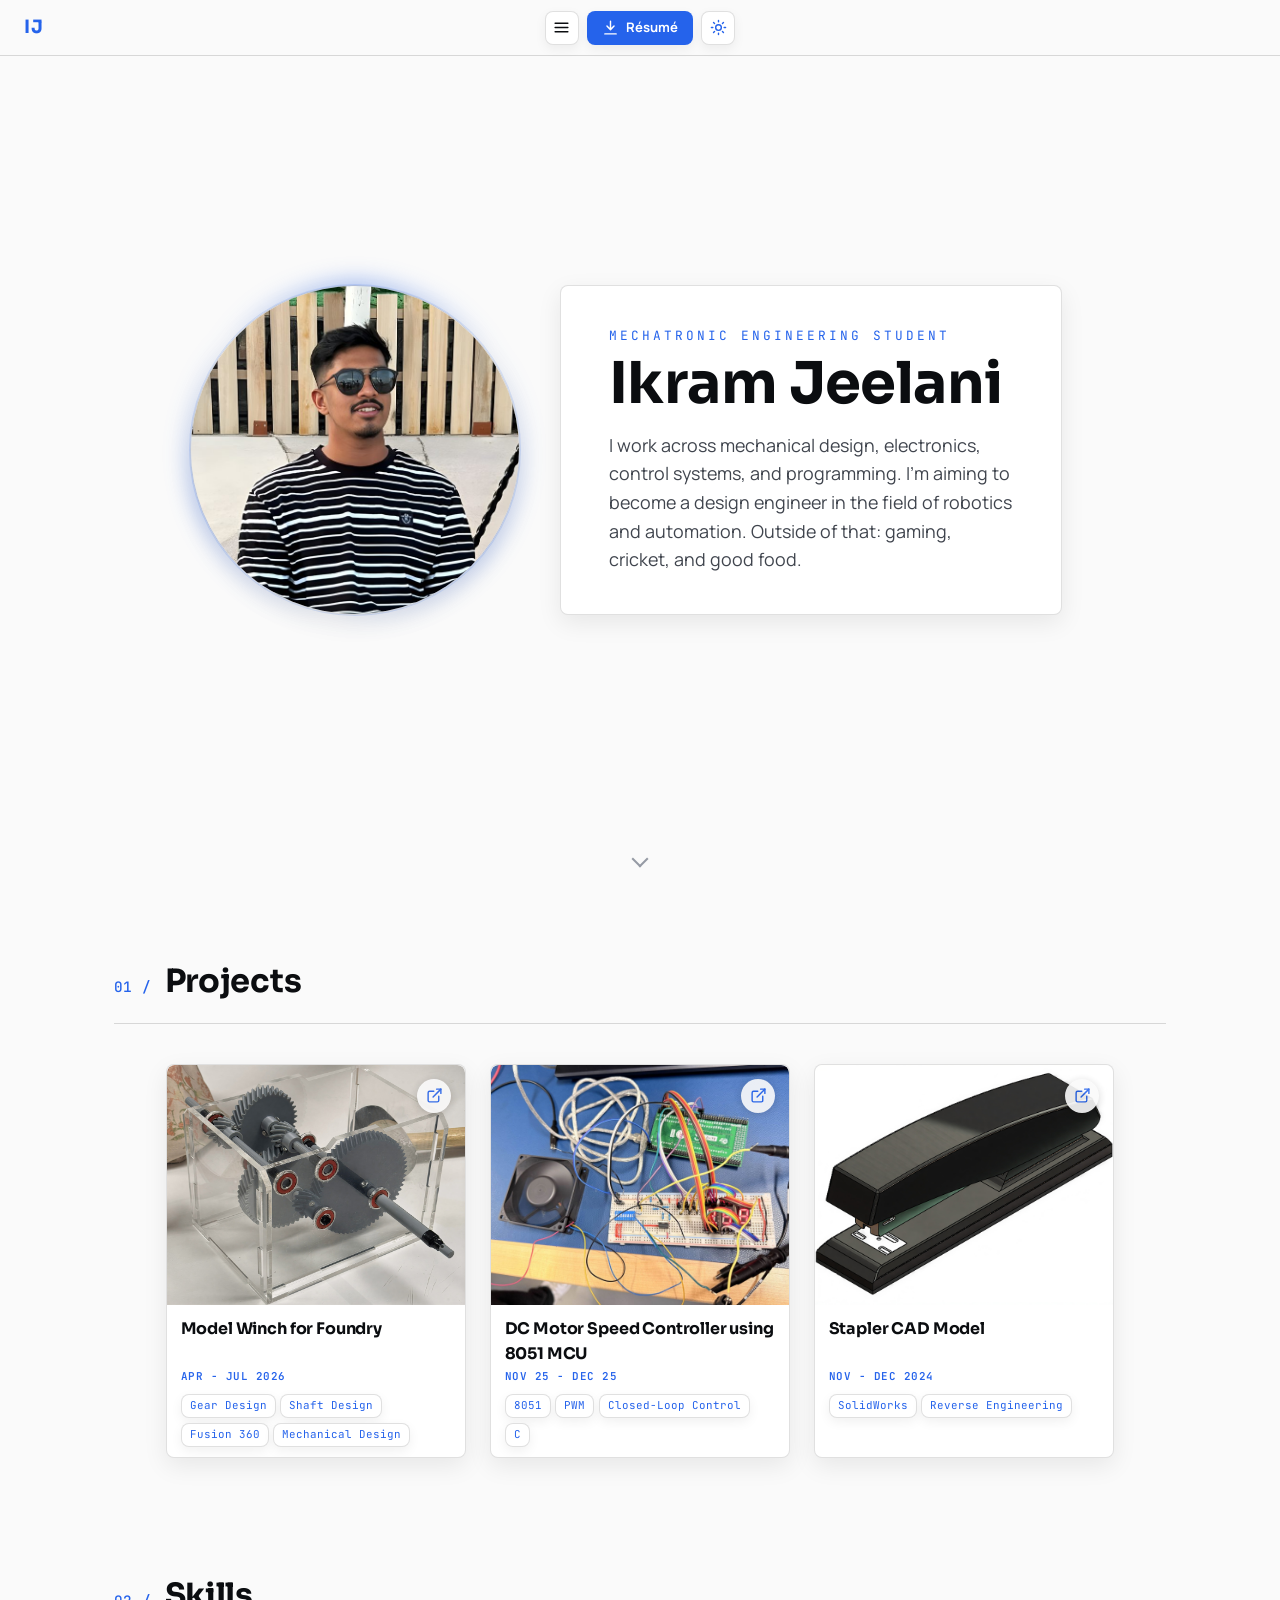
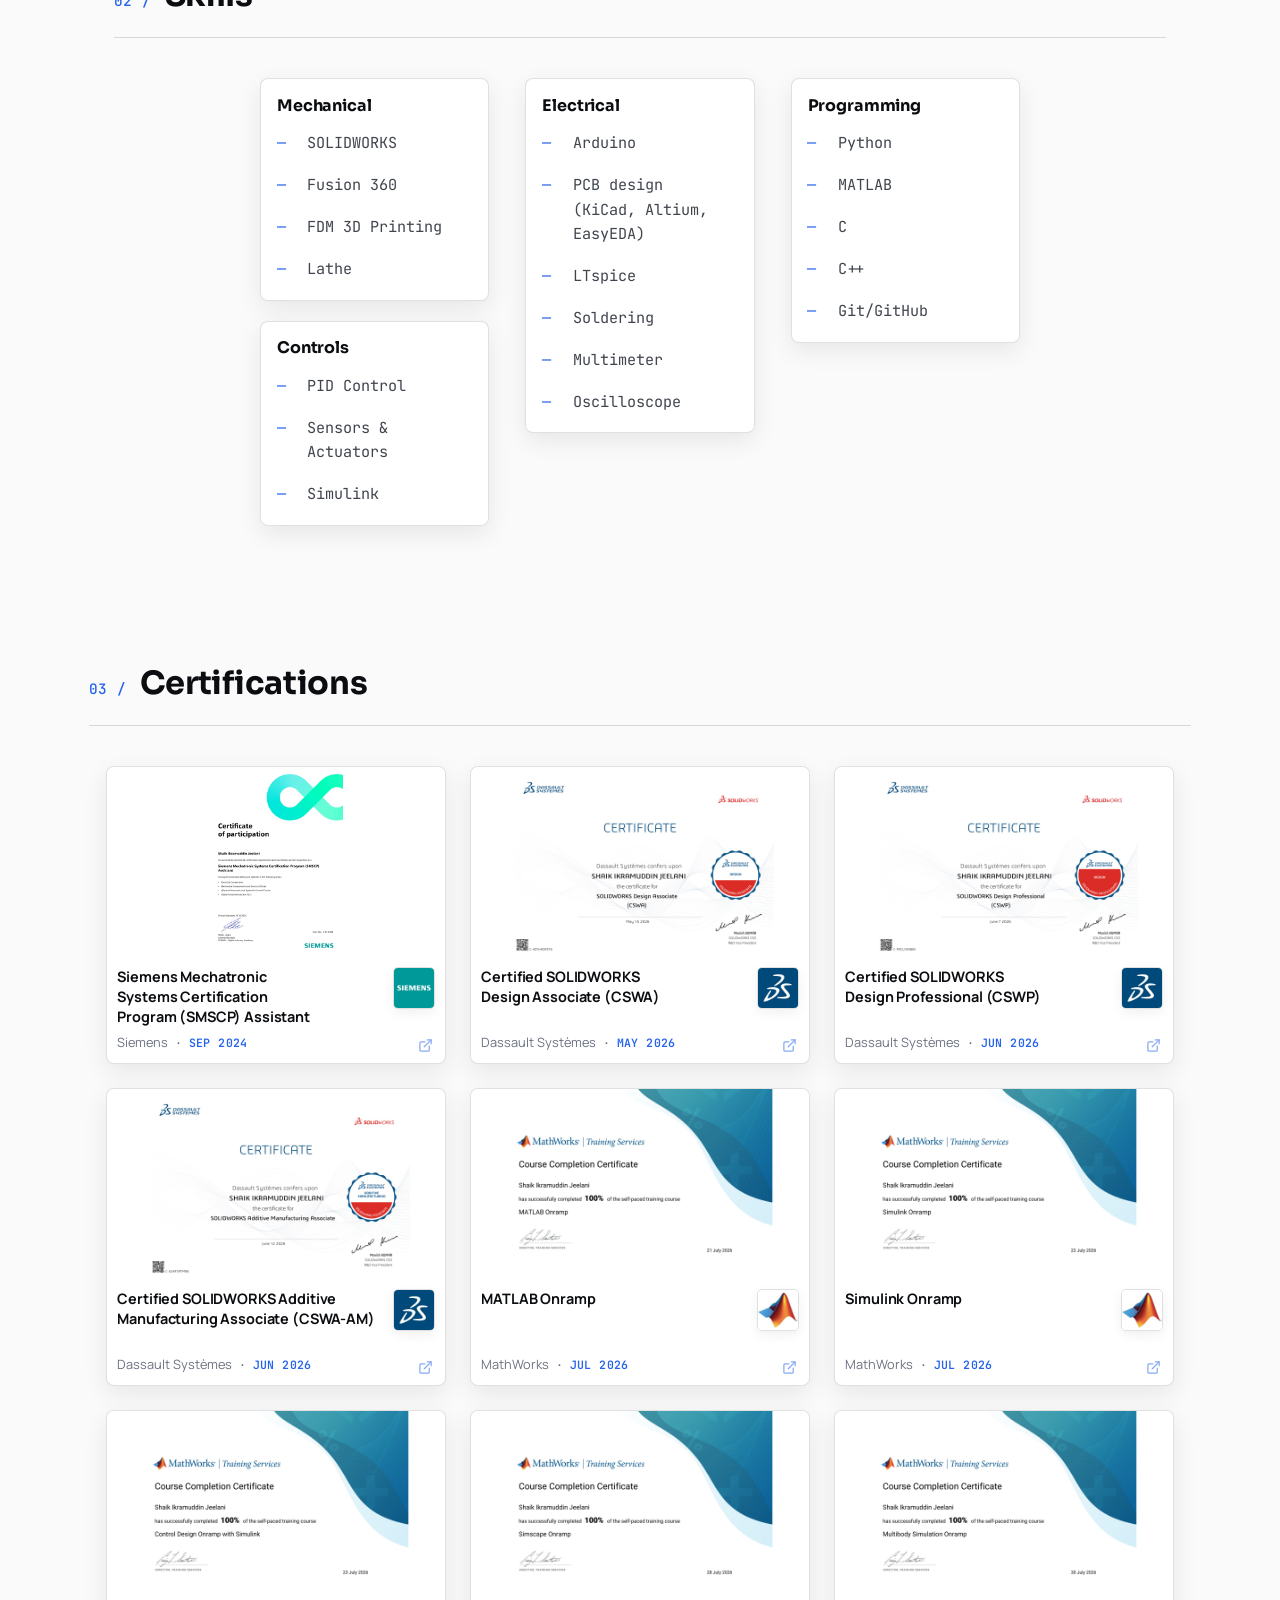
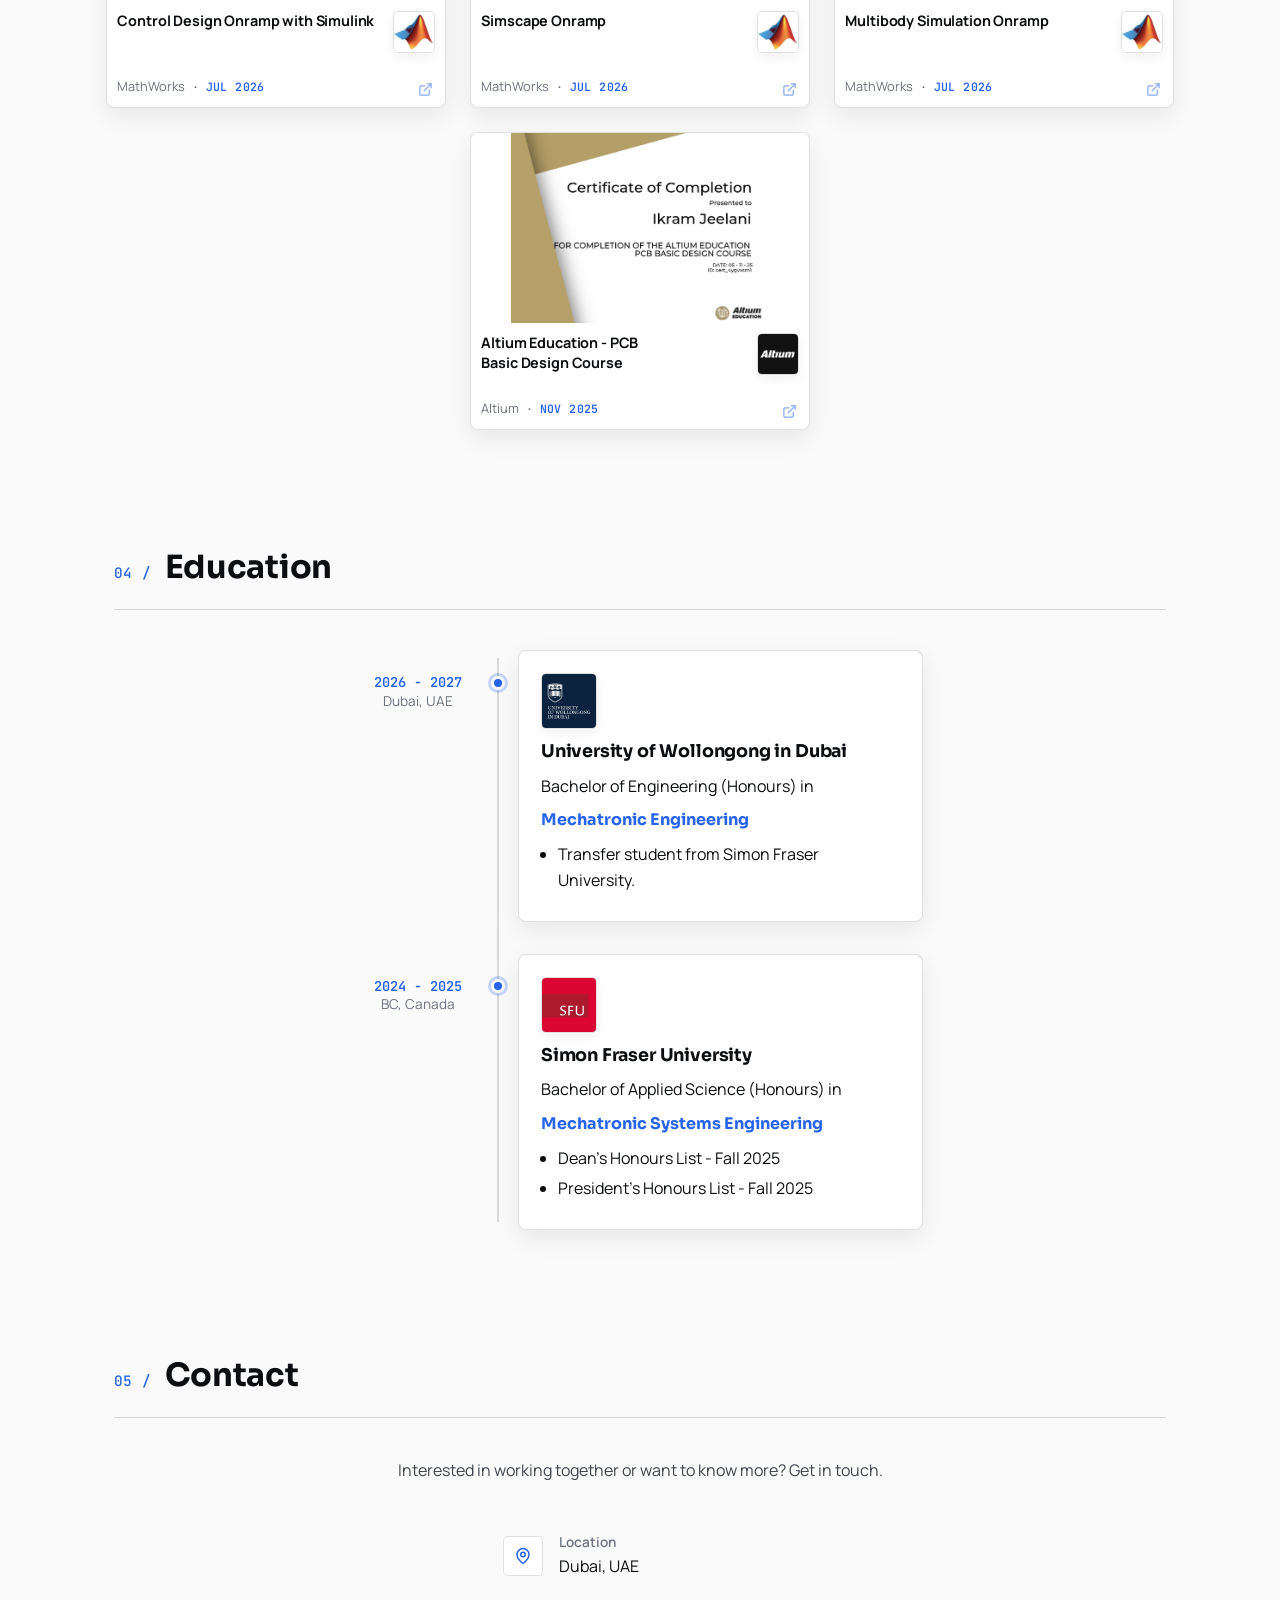
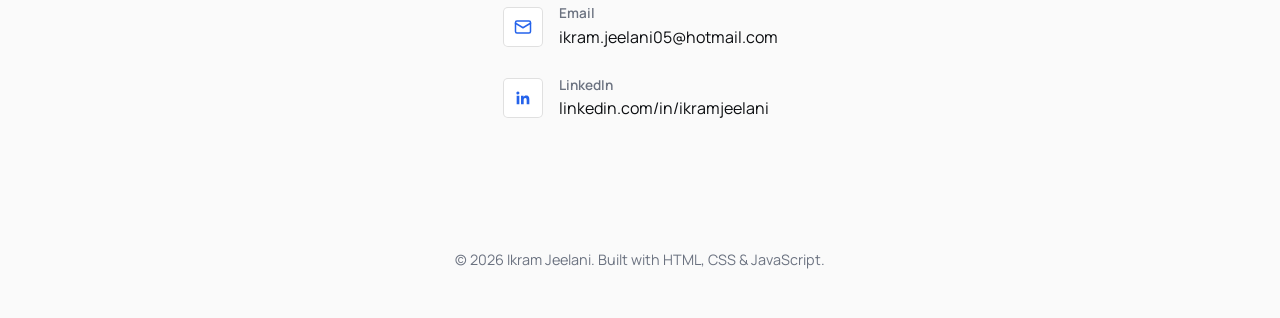
==== commit 50c4af53: "Replace the photo's pulsing box-shadow with a rotating, uneven glow box-shadow can't vary by angle, " ====
--- a/index.html
+++ b/index.html
@@ -8,7 +8,7 @@
   <meta name="author" content="Ikram Jeelani" />
   <meta name="robots" content="index, follow" />
   <!-- Matches SETTINGS.theme's default; branding.js re-syncs it on toggle. -->
-  <meta name="theme-color" content="#f6f3ec" />
+  <meta name="theme-color" content="#fafafa" />
   <link rel="canonical" href="https://ikramjeelani.github.io/portfolio/" />
 
   <!-- Open Graph (Facebook, LinkedIn, Slack, iMessage, WhatsApp…)
@@ -86,8 +86,13 @@
         <!-- Filled in by main.js from PROFILE.photo; stays hidden if unset. Sits
              outside .hero-card (not inside it), on its left, as a circle whose
              diameter tracks the card's own height via CSS (align-self:stretch +
-             aspect-ratio:1) — see .hero-about-photo in styles.css. -->
-        <img class="hero-about-photo intro-item" style="--intro-delay:1000ms" id="heroAboutPhoto" alt="" width="260" height="260" fetchpriority="high" hidden>
+             aspect-ratio:1) — see .hero-about-photo-wrap in styles.css. The
+             wrapper carries the sizing/flex role and the rotating glow
+             (::before, needs a non-replaced element to render on); the <img>
+             just fills it. -->
+        <div class="hero-about-photo-wrap intro-item" style="--intro-delay:1000ms" id="heroAboutPhotoWrap" hidden>
+          <img class="hero-about-photo" id="heroAboutPhoto" alt="" width="260" height="260" fetchpriority="high">
+        </div>
         <div class="hero-card">
           <div class="hero-text">
             <p class="eyebrow intro-item" style="--intro-delay:200ms" data-role>Engineering Portfolio</p>
--- a/styles.css
+++ b/styles.css
@@ -422,7 +422,7 @@
   /* Undo the desktop row's fixed 502px flex-basis — in column direction
      that would set the card's HEIGHT to 502px instead of its width. */
   .hero-right.has-photo .hero-card { flex: 1 1 auto; width: 100%; align-items: center; text-align: center; }
-  .hero-right.has-photo .hero-about-photo {
+  .hero-right.has-photo .hero-about-photo-wrap {
     width: 140px;
     height: 140px;
     /* Reset the desktop row's align-self:stretch — left unset, it still
@@ -571,8 +571,12 @@
    fixed size) — main.js's syncPhotoSize() measures the actual card and
    sets explicit pixel width/height once it knows them, since flexbox's
    align-self:stretch doesn't reliably stretch a replaced element's
-   (<img>'s) cross size the way it does an ordinary block box. */
-.hero-about-photo {
+   (<img>'s) cross size the way it does an ordinary block box. The wrapper
+   (not the <img>) carries that sizing role so its ::before — a rotating,
+   accent-colored conic gradient standing in for the glow — has a
+   non-replaced element to render on; the <img> just fills it at 100%. */
+.hero-about-photo-wrap {
+  position: relative;
   flex: 0 0 auto;
   width: auto;
   aspect-ratio: 1 / 1;
@@ -582,10 +586,52 @@
      max-width and force it to wrap or overflow. */
   max-width: 380px;
   align-self: stretch;
+  border-radius: 50%;
+}
+/* Six arcs of alternating intensity (bright/near-dark) instead of one flat
+   ring, so it reads as uneven, per-arc "energy" rather than a plain halo —
+   then slowly rotated so which arc is brightest keeps changing, like a
+   calm visualizer rather than a static glow. Kept low-opacity/blurred so
+   even the brightest arc stays a soft highlight, not a neon edge. */
+.hero-about-photo-wrap::before {
+  content: "";
+  position: absolute;
+  inset: -7px;
+  z-index: 0;
+  border-radius: 50%;
+  background: conic-gradient(
+    from 0deg,
+    rgba(var(--accent-rgb), 0.32) 0deg,
+    rgba(var(--accent-rgb), 0.03) 55deg,
+    rgba(var(--accent-rgb), 0.22) 130deg,
+    rgba(var(--accent-rgb), 0.03) 190deg,
+    rgba(var(--accent-rgb), 0.26) 250deg,
+    rgba(var(--accent-rgb), 0.04) 310deg,
+    rgba(var(--accent-rgb), 0.32) 360deg
+  );
+  filter: blur(10px);
+  animation: photo-glow-spin 9s linear infinite;
+}
+@keyframes photo-glow-spin {
+  to {
+    transform: rotate(360deg);
+  }
+}
+@media (prefers-reduced-motion: reduce) {
+  .hero-about-photo-wrap::before {
+    animation: none;
+  }
+}
+.hero-about-photo {
+  position: relative;
+  z-index: 1;
+  display: block;
+  width: 100%;
+  height: 100%;
   object-fit: cover;
   border-radius: 50%;
   border: 1px solid var(--border);
-  box-shadow: var(--shadow);
+  box-shadow: var(--shadow), 0 0 0 1px rgba(var(--accent-rgb), 0.14);
 }
 
 /* ===== Experience: timeline laid out exactly like Education ===== */
